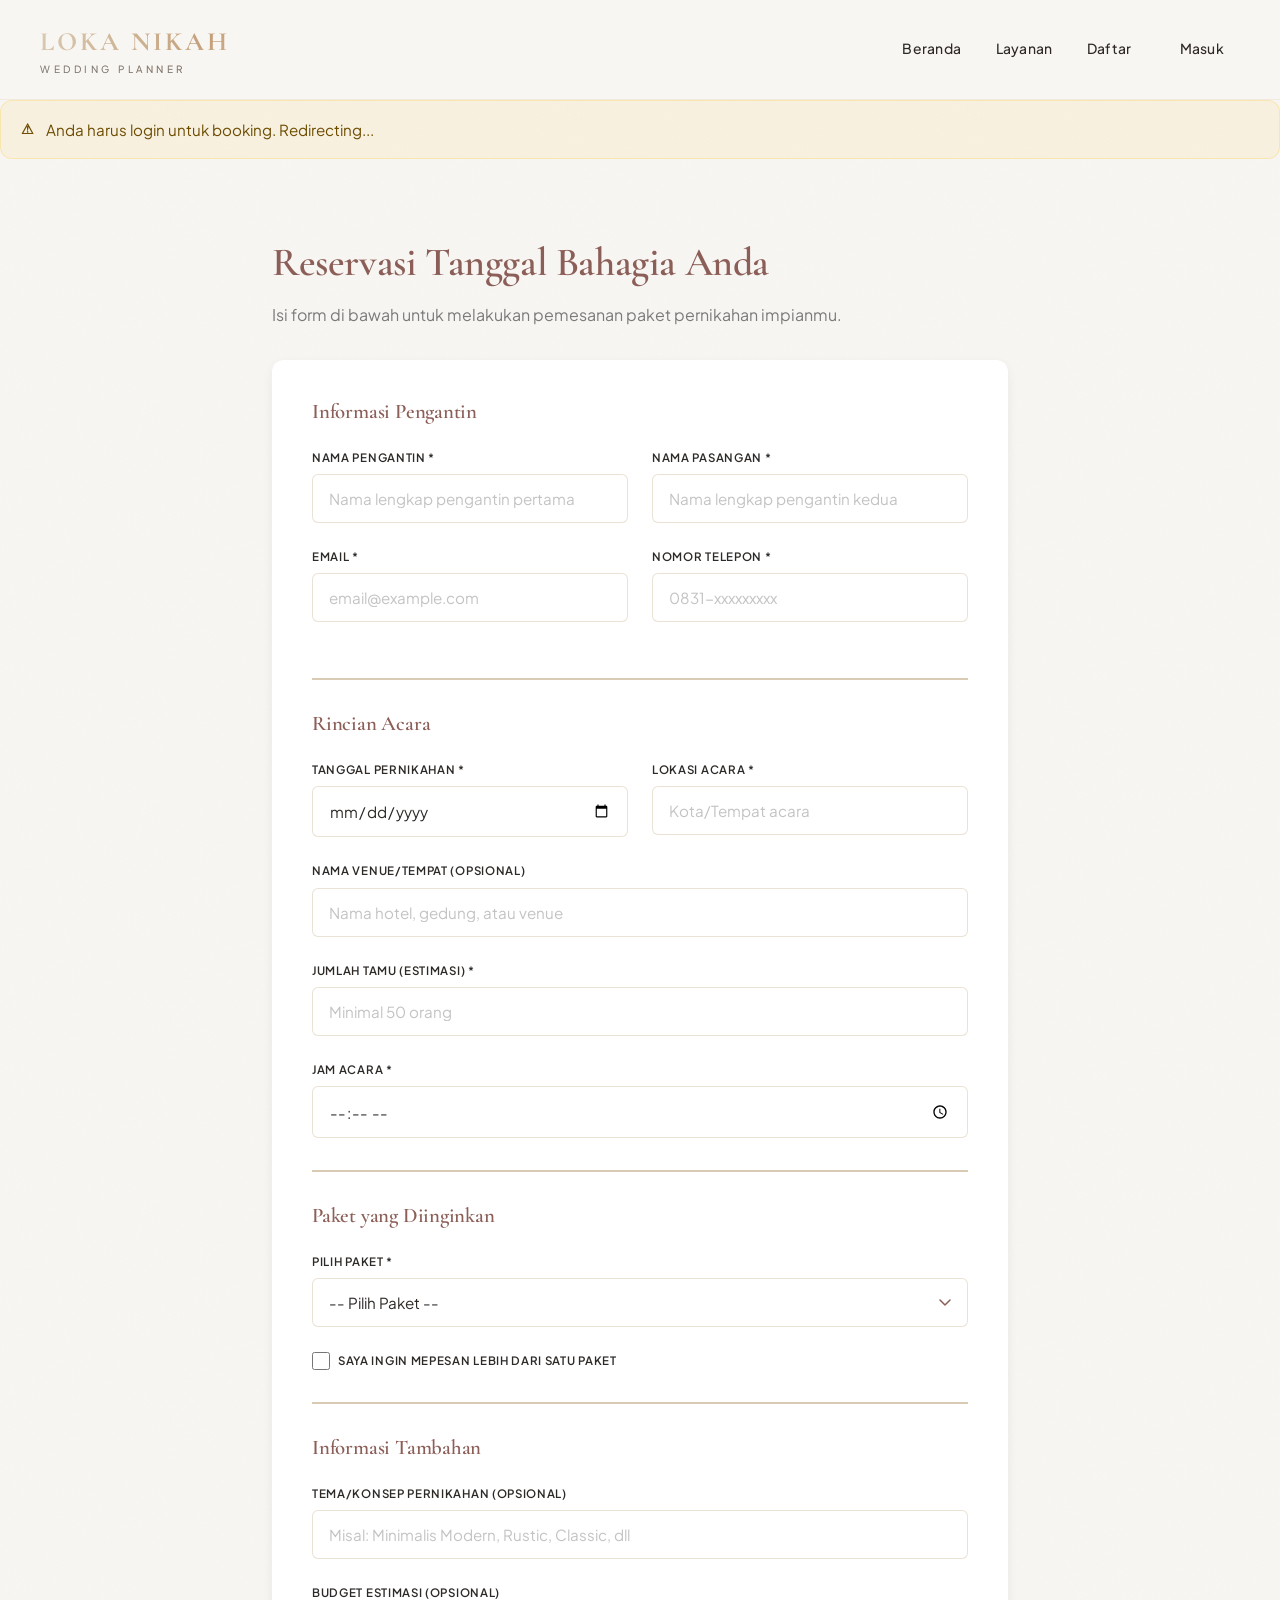
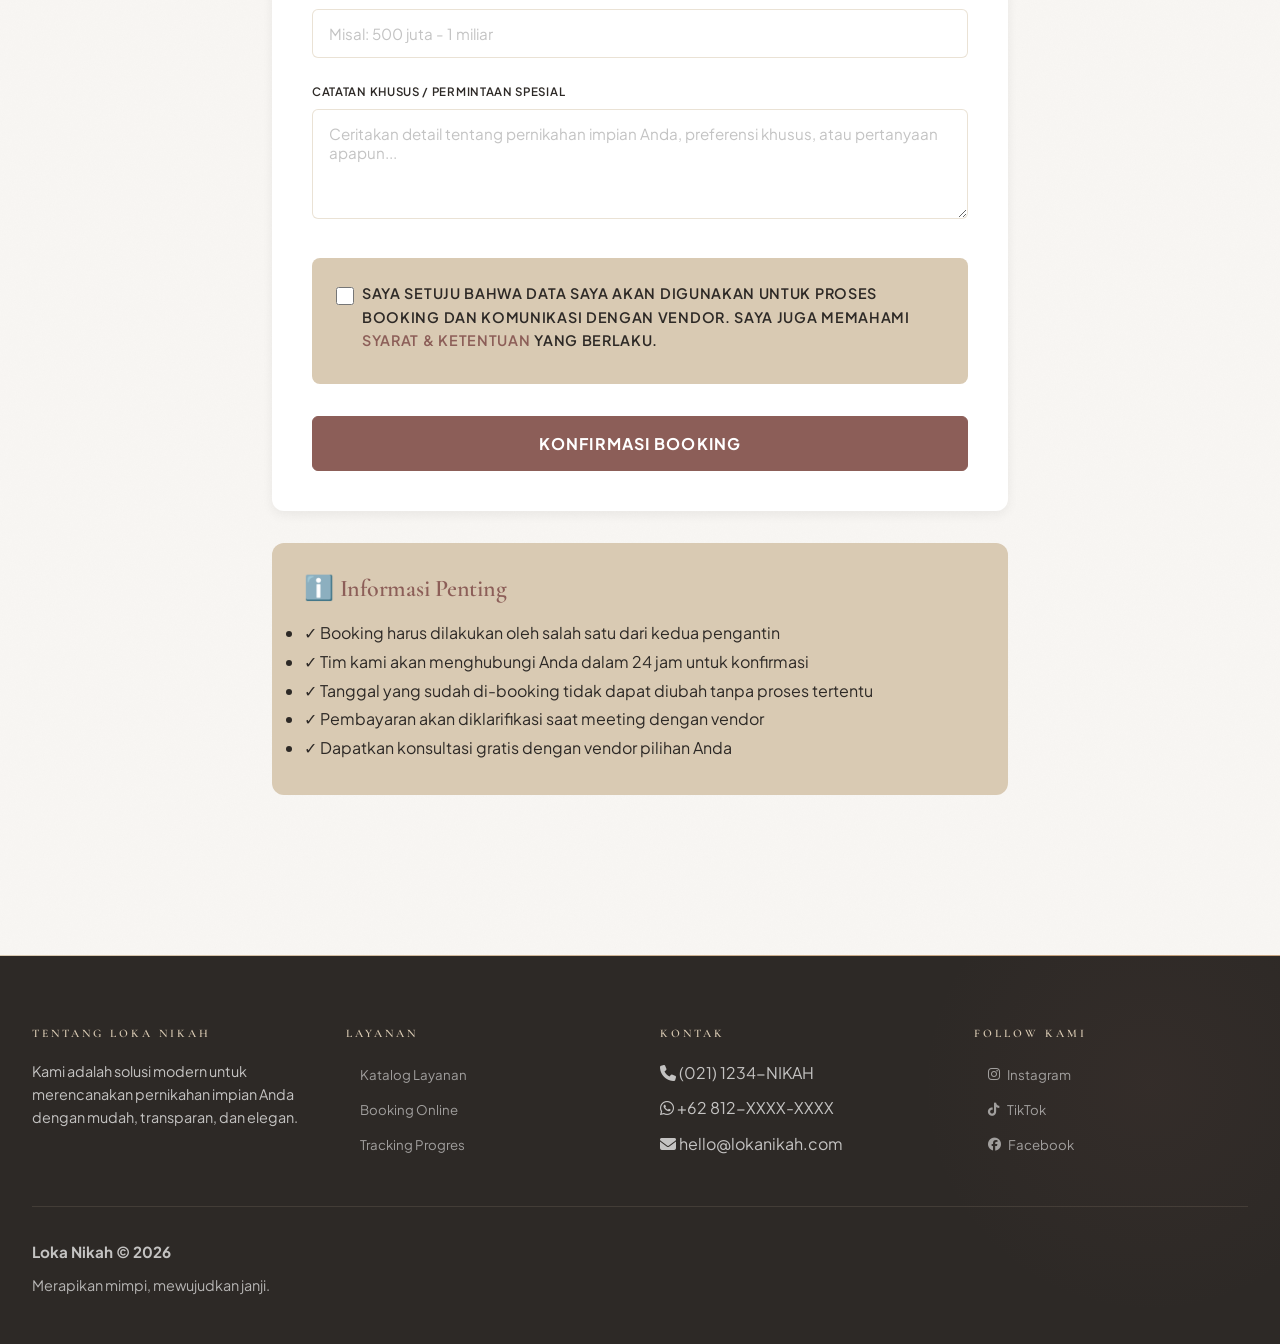
==== booking.html @ 0089ad40 "first commit" ====
<!DOCTYPE html>
<html lang="id">
<head>
    <meta charset="UTF-8">
    <meta name="viewport" content="width=device-width, initial-scale=1.0">
    <title>Booking Pernikahan - LOKA NIKAH</title>
    <link href="https://fonts.googleapis.com/css2?family=Cormorant+Garamond:wght@400;500;600;700&family=Plus+Jakarta+Sans:wght@400;500;600;700&display=swap" rel="stylesheet">
    <link rel="stylesheet" href="css/style.css">
    <link rel="stylesheet" href="https://cdnjs.cloudflare.com/ajax/libs/font-awesome/6.5.0/css/all.min.css">
</head>
<body>
    <!-- Header -->
    <header>
        <div class="header-container">
            <a href="index.html" class="logo">
                LOKA NIKAH
                <div class="logo-subtitle">Wedding Planner</div>
            </a>
            <nav>
                <a href="index.html">Beranda</a>
                <a href="paket.html">Layanan</a>
                <div id="authLinks" style="display: flex; gap: 1rem;">
                    <a href="register.html">Daftar</a>
                    <a href="login.html">Masuk</a>
                </div>
                <div id="userMenu" style="display: none; gap: 1rem;">
                    <a href="booking.html" class="active">Booking</a>
                    <a href="tracking.html">Tracking</a>
                    <span id="userNameDisplay"></span>
                    <a href="#" onclick="handleLogout(event)">Logout</a>
                </div>
            </nav>
        </div>
    </header>

    <main>
        <div class="container-md">
            <h1 style="font-family: 'Cormorant Garamond', serif; font-size: 2.5rem; color: var(--primary); margin-bottom: 1rem;">Reservasi Tanggal Bahagia Anda</h1>
            <p style="color: var(--text-muted); margin-bottom: 2rem;">Isi form di bawah untuk melakukan pemesanan paket pernikahan impianmu.</p>

            <div style="background: var(--light); padding: 2.5rem; border-radius: 12px; box-shadow: 0 4px 12px rgba(0,0,0,0.06);">
                <div id="bookingMessage"></div>

                <form id="bookingForm">
                    <!-- Step 1: Personal Info -->
                    <div class="form-section" id="step1">
                        <h3 style="color: var(--primary); font-family: 'Cormorant Garamond', serif; font-size: 1.3rem; margin-bottom: 1.5rem;">Informasi Pengantin</h3>

                        <div class="form-grid">
                            <div class="form-group">
                                <label for="booking-name">Nama Pengantin *</label>
                                <input type="text" id="booking-name" name="name" placeholder="Nama lengkap pengantin pertama" required>
                            </div>
                            <div class="form-group">
                                <label for="booking-partner">Nama Pasangan *</label>
                                <input type="text" id="booking-partner" name="partner" placeholder="Nama lengkap pengantin kedua" required>
                            </div>
                        </div>

                        <div class="form-grid">
                            <div class="form-group">
                                <label for="booking-email">Email *</label>
                                <input type="email" id="booking-email" name="email" placeholder="email@example.com" required>
                            </div>
                            <div class="form-group">
                                <label for="booking-phone">Nomor Telepon *</label>
                                <input type="tel" id="booking-phone" name="phone" placeholder="0831-xxxxxxxxx" required>
                            </div>
                        </div>
                    </div>

                    <!-- Step 2: Wedding Details -->
                    <div class="form-section" id="step2" style="margin-top: 2rem; padding-top: 2rem; border-top: 2px solid var(--secondary);">
                        <h3 style="color: var(--primary); font-family: 'Cormorant Garamond', serif; font-size: 1.3rem; margin-bottom: 1.5rem;">Rincian Acara</h3>

                        <div class="form-grid">
                            <div class="form-group">
                                <label for="booking-date">Tanggal Pernikahan *</label>
                                <input type="date" id="booking-date" name="date" required>
                            </div>
                            <div class="form-group">
                                <label for="booking-location">Lokasi Acara *</label>
                                <input type="text" id="booking-location" name="location" placeholder="Kota/Tempat acara" required>
                            </div>
                        </div>

                        <div class="form-group">
                            <label for="booking-venue">Nama Venue/Tempat (Opsional)</label>
                            <input type="text" id="booking-venue" name="venue" placeholder="Nama hotel, gedung, atau venue">
                        </div>

                        <div class="form-group">
                            <label for="booking-guests">Jumlah Tamu (estimasi) *</label>
                            <input type="number" id="booking-guests" name="guests" min="50" placeholder="Minimal 50 orang" required>
                        </div>

                        <div class="form-group">
                            <label for="booking-time">Jam Acara *</label>
                            <input type="time" id="booking-time" name="time" required>
                        </div>
                    </div>

                    <!-- Step 3: Packages -->
                    <div class="form-section" id="step3" style="margin-top: 2rem; padding-top: 2rem; border-top: 2px solid var(--secondary);">
                        <h3 style="color: var(--primary); font-family: 'Cormorant Garamond', serif; font-size: 1.3rem; margin-bottom: 1.5rem;">Paket yang Diinginkan</h3>

                        <div class="form-group">
                            <label for="booking-package">Pilih Paket *</label>
                            <select id="booking-package" name="package" required>
                                <option value="">-- Pilih Paket --</option>
                                <option value="catering">Catering Eksklusif</option>
                                <option value="makeup">MUA by Loka Team - Soft Glam</option>
                                <option value="fotografi">Fotografer Premium</option>
                                <option value="dekorasi">Dekorasi Minimalis</option>
                                <option value="entertainment">Entertainment & MC Profesional</option>
                                <option value="undangan">Undangan Desain Custom</option>
                                <option value="paket-bundle">Paket Bundle (Multiple Vendor)</option>
                            </select>
                        </div>

                        <div class="form-group">
                            <label style="display: flex; align-items: center;">
                                <input type="checkbox" id="booking-multiple" name="multiple" style="margin-right: 0.5rem;">
                                <span>Saya ingin mepesan lebih dari satu paket</span>
                            </label>
                        </div>

                        <div id="additionalPackages" style="display: none; margin-top: 1rem;">
                            <p style="color: var(--text-muted); font-size: 0.9rem; margin-bottom: 1rem;">Pilih paket tambahan:</p>
                            <div style="display: grid; grid-template-columns: repeat(auto-fit, minmax(150px, 1fr)); gap: 1rem;">
                                <label style="display: flex; align-items: center;">
                                    <input type="checkbox" name="packages" value="catering">
                                    <span style="margin-left: 0.5rem;">Catering</span>
                                </label>
                                <label style="display: flex; align-items: center;">
                                    <input type="checkbox" name="packages" value="makeup">
                                    <span style="margin-left: 0.5rem;">Makeup Artist</span>
                                </label>
                                <label style="display: flex; align-items: center;">
                                    <input type="checkbox" name="packages" value="fotografi">
                                    <span style="margin-left: 0.5rem;">Fotografer</span>
                                </label>
                                <label style="display: flex; align-items: center;">
                                    <input type="checkbox" name="packages" value="dekorasi">
                                    <span style="margin-left: 0.5rem;">Dekorasi</span>
                                </label>
                                <label style="display: flex; align-items: center;">
                                    <input type="checkbox" name="packages" value="entertainment">
                                    <span style="margin-left: 0.5rem;">Entertainment</span>
                                </label>
                                <label style="display: flex; align-items: center;">
                                    <input type="checkbox" name="packages" value="undangan">
                                    <span style="margin-left: 0.5rem;">Undangan</span>
                                </label>
                            </div>
                        </div>
                    </div>

                    <!-- Step 4: Additional Info -->
                    <div class="form-section" id="step4" style="margin-top: 2rem; padding-top: 2rem; border-top: 2px solid var(--secondary);">
                        <h3 style="color: var(--primary); font-family: 'Cormorant Garamond', serif; font-size: 1.3rem; margin-bottom: 1.5rem;">Informasi Tambahan</h3>

                        <div class="form-group">
                            <label for="booking-theme">Tema/Konsep Pernikahan (Opsional)</label>
                            <input type="text" id="booking-theme" name="theme" placeholder="Misal: Minimalis Modern, Rustic, Classic, dll">
                        </div>

                        <div class="form-group">
                            <label for="booking-budget">Budget Estimasi (Opsional)</label>
                            <input type="text" id="booking-budget" name="budget" placeholder="Misal: 500 juta - 1 miliar">
                        </div>

                        <div class="form-group">
                            <label for="booking-notes">Catatan Khusus / Permintaan Spesial</label>
                            <textarea id="booking-notes" name="notes" placeholder="Ceritakan detail tentang pernikahan impian Anda, preferensi khusus, atau pertanyaan apapun..."></textarea>
                        </div>
                    </div>

                    <!-- Terms -->
                    <div style="margin-top: 2rem; padding: 1.5rem; background: var(--secondary); border-radius: 8px;">
                        <label style="display: flex; align-items: flex-start;">
                            <input type="checkbox" id="booking-agree" name="agree" required style="margin-right: 0.5rem; margin-top: 0.3rem;">
                            <span style="font-size: 0.9rem;">
                                Saya setuju bahwa data saya akan digunakan untuk proses booking dan komunikasi dengan vendor. Saya juga memahami <a href="#" style="color: var(--primary);">Syarat & Ketentuan</a> yang berlaku.
                            </span>
                        </label>
                    </div>

                    <button type="submit" class="btn btn-primary btn-block" style="margin-top: 2rem; padding: 1rem; font-size: 1rem;">
                        Konfirmasi Booking
                    </button>
                </form>
            </div>

            <!-- Info Box -->
            <div style="background: var(--secondary); padding: 2rem; border-radius: 12px; margin-top: 2rem;">
                <h3 style="color: var(--primary); margin-bottom: 1rem;">ℹ️ Informasi Penting</h3>
                <ul style="color: var(--dark); line-height: 1.8;">
                    <li>✓ Booking harus dilakukan oleh salah satu dari kedua pengantin</li>
                    <li>✓ Tim kami akan menghubungi Anda dalam 24 jam untuk konfirmasi</li>
                    <li>✓ Tanggal yang sudah di-booking tidak dapat diubah tanpa proses tertentu</li>
                    <li>✓ Pembayaran akan diklarifikasi saat meeting dengan vendor</li>
                    <li>✓ Dapatkan konsultasi gratis dengan vendor pilihan Anda</li>
                </ul>
            </div>
        </div>
    </main>

    <!-- Footer -->
    <footer>
        <div class="footer-content">
            <div class="footer-section">
                <h4>Tentang Loka Nikah</h4>
                <p style="font-size: 0.9rem; line-height: 1.6;">
                    Kami adalah solusi modern untuk merencanakan pernikahan impian Anda dengan mudah, transparan, dan elegan.
                </p>
            </div>

            <div class="footer-section">
                <h4>Layanan</h4>
                <ul>
                    <li><a href="paket.html">Katalog Layanan</a></li>
                    <li><a href="booking.html">Booking Online</a></li>
                    <li><a href="tracking.html">Tracking Progres</a></li>
                </ul>
            </div>

            <div class="footer-section">
                <h4>Kontak</h4>
                <ul>
                    <li>
                        <i class="fa-solid fa-phone"></i>
                        (021) 1234-NIKAH
                    </li>

                    <li>
                        <i class="fa-brands fa-whatsapp"></i>
                        +62 812-XXXX-XXXX
                    </li>

                    <li>
                        <i class="fa-solid fa-envelope"></i>
                        hello@lokanikah.com
                    </li>
                </ul>
            </div>

            <div class="footer-section">
                <h4>Follow Kami</h4>

                <ul>
                    <li>
                        <a href="#">
                            <i class="fa-brands fa-instagram"></i>
                            Instagram
                        </a>
                    </li>

                    <li>
                        <a href="#">
                            <i class="fa-brands fa-tiktok"></i>
                            TikTok
                        </a>
                    </li>

                    <li>
                        <a href="#">
                            <i class="fa-brands fa-facebook"></i>
                            Facebook
                        </a>
                    </li>
                </ul>
            </div>
        </div>

        <div class="footer-divider"></div>

        <p><strong>Loka Nikah © 2026</strong></p>

        <p style="font-size: 0.9rem; margin-top: 0.5rem; opacity: 0.9;">
            Merapikan mimpi, mewujudkan janji.
        </p>
    </footer>

    <script src="js/main.js"></script>
    <script src="js/auth.js"></script>

    <script>
        // Check authentication
        window.addEventListener('DOMContentLoaded', () => {
            if (!lokaAuth.isAuthenticated()) {
                showAlert('Anda harus login untuk booking. Redirecting...', 'warning');
                setTimeout(() => {
                    window.location.href = 'login.html';
                }, 2000);
            }

            // Fill current user data
            const user = lokaAuth.getCurrentUser();
            if (user) {
                document.getElementById('booking-email').value = user.email;
                document.getElementById('booking-phone').value = user.phone;
                document.getElementById('booking-name').value = user.name;
            }

            // Set package from URL if provided
            const paket = getBookingPackageFromURL();
            if (paket) {
                setBookingPackage(paket);
            }
        });

        // Toggle multiple packages checkbox
        document.getElementById('booking-multiple').addEventListener('change', function() {
            document.getElementById('additionalPackages').style.display = this.checked ? 'block' : 'none';
        });

        // Handle form submission
        document.getElementById('bookingForm').addEventListener('submit', function(e) {
            e.preventDefault();
            clearFormErrors('bookingForm');

            // Get form data
            const formData = {
                names: document.getElementById('booking-name').value,
                partner: document.getElementById('booking-partner').value,
                date: document.getElementById('booking-date').value,
                location: document.getElementById('booking-location').value,
                guests: document.getElementById('booking-guests').value,
                packages: document.getElementById('booking-package').value,
                notes: document.getElementById('booking-notes').value
            };

            // Validate
            if (!formData.names || !formData.partner || !formData.date || !formData.location || !formData.guests || !formData.packages) {
                showAlert('Semua field yang diperlukan harus diisi!', 'error');
                return;
            }

            // Create booking
            const result = lokaAuth.createBooking(formData);

            if (result.success) {
                const messageDiv = document.getElementById('bookingMessage');
                messageDiv.innerHTML = `<div class="alert alert-success">
                    ✓ ${result.message} Tanggal pernikahan Anda: <strong>${formatDateOnly(formData.date)}</strong>
                </div>`;
                
                showAlert(result.message, 'success');
                
                setTimeout(() => {
                    window.location.href = 'tracking.html';
                }, 3000);
            } else {
                showAlert(result.message, 'error');
            }
        });

        // Handle logout
        function handleLogout(e) {
            e.preventDefault();
            if (confirm('Apakah Anda yakin ingin logout?')) {
                lokaAuth.logout();
                updateNavbarUser();
                showAlert('Logout berhasil!', 'success');
                setTimeout(() => {
                    window.location.href = 'index.html';
                }, 1500);
            }
        }
    </script>
</body>
</html>
---- css/style.css ----
/* ======================================================
   LOKA NIKAH — Design System
   Tech-Forward · Minimalis Indonesia · Glamour
   ====================================================== */

/* ==================== DESIGN TOKENS ==================== */

:root {
    /* Core Palette — Unchanged */
    --primary:    #8C5E58;
    --secondary:  #D9CAB3;
    --dark:       #2D2926;
    --light:      #FFFFFF;
    --bg-light:   #F8F6F3;
    --text-muted: #7A7A7A;
    --success:    #4CAF50;
    --warning:    #FFC107;
    --error:      #F44336;

    /* Derived Tokens */
    --primary-08:  rgba(140, 94, 88, 0.08);
    --primary-15:  rgba(140, 94, 88, 0.15);
    --primary-30:  rgba(140, 94, 88, 0.30);
    --secondary-30: rgba(217, 202, 179, 0.30);
    --secondary-55: rgba(217, 202, 179, 0.55);
    --dark-75:     rgba(45, 41, 38, 0.75);

    /* Gold (derived from --secondary palette) */
    --gold:        #C4A07A;
    --gold-light:  #E5D0B0;
    --gold-gradient: linear-gradient(110deg, var(--secondary) 0%, var(--gold) 45%, var(--secondary) 100%);
    --gold-shimmer: linear-gradient(110deg, var(--secondary) 0%, var(--gold) 30%, #F5E8D0 55%, var(--gold) 75%, var(--secondary) 100%);

    /* Glass System */
    --glass-bg:     rgba(248, 246, 243, 0.86);
    --glass-border: rgba(217, 202, 179, 0.30);
    --glass-blur:   blur(24px) saturate(1.8);

    /* Refined Shadow System */
    --shadow-xs:      0 1px 4px rgba(45, 41, 38, 0.05);
    --shadow-sm:      0 2px 12px rgba(45, 41, 38, 0.07);
    --shadow-md:      0 8px 28px rgba(45, 41, 38, 0.10);
    --shadow-lg:      0 16px 48px rgba(45, 41, 38, 0.14);
    --shadow-primary: 0 8px 24px rgba(140, 94, 88, 0.28);
    --shadow-gold:    0 4px 20px rgba(196, 160, 122, 0.30);

    /* Easing Curves */
    --ease-out:    cubic-bezier(0.23, 1, 0.32, 1);
    --ease-in-out: cubic-bezier(0.45, 0, 0.15, 1);
    --ease-spring: cubic-bezier(0.34, 1.56, 0.64, 1);

    /* Border Radius */
    --r-xs:   2px;
    --r-sm:   6px;
    --r-md:   12px;
    --r-lg:   18px;
    --r-pill: 100px;

    /* Type Scale */
    --fs-display: clamp(2.8rem, 6vw, 4.8rem);
    --fs-h1:      clamp(2rem,   4vw, 3.4rem);
    --fs-h2:      clamp(1.5rem, 3vw, 2.2rem);
    --fs-h3:      clamp(1.15rem, 2vw, 1.5rem);
    --fs-body:    0.95rem;
    --fs-sm:      0.83rem;
    --fs-xs:      0.72rem;
}

/* ==================== RESET & BASE ==================== */

*, *::before, *::after {
    margin: 0;
    padding: 0;
    box-sizing: border-box;
}

html {
    scroll-behavior: smooth;
    -webkit-font-smoothing: antialiased;
    -moz-osx-font-smoothing: grayscale;
    text-rendering: optimizeLegibility;
}

body {
    font-family: 'Plus Jakarta Sans', -apple-system, BlinkMacSystemFont, sans-serif;
    color: var(--dark);
    background-color: var(--bg-light);
    line-height: 1.65;
    overflow-x: hidden;
    /* Warm grain texture — subtle, not loud */
    background-image:
        url("data:image/svg+xml,%3Csvg xmlns='http://www.w3.org/2000/svg' width='400' height='400'%3E%3Cfilter id='n'%3E%3CfeTurbulence type='fractalNoise' baseFrequency='0.85' numOctaves='4' stitchTiles='stitch'/%3E%3CfeColorMatrix type='saturate' values='0'/%3E%3C/filter%3E%3Crect width='400' height='400' filter='url(%23n)' opacity='0.022'/%3E%3C/svg%3E");
}

h1, h2, h3, h4, h5, h6 {
    font-family: 'Cormorant Garamond', Georgia, serif;
    font-weight: 600;
    line-height: 1.15;
    letter-spacing: -0.01em;
}

h1 { font-size: var(--fs-h1); }
h2 { font-size: var(--fs-h2); }
h3 { font-size: var(--fs-h3); }

p { line-height: 1.72; }

a {
    color: var(--primary);
    text-decoration: none;
    transition: color 0.3s var(--ease-out);
}
a:hover { color: var(--dark); }

button {
    font-family: 'Plus Jakarta Sans', sans-serif;
    transition: all 0.35s var(--ease-out);
    cursor: pointer;
}

img { max-width: 100%; display: block; }

/* ==================== SCROLLBAR ==================== */

::-webkit-scrollbar { width: 4px; height: 4px; }
::-webkit-scrollbar-track { background: var(--bg-light); }
::-webkit-scrollbar-thumb {
    background: var(--secondary);
    border-radius: 100px;
    transition: background 0.3s;
}
::-webkit-scrollbar-thumb:hover { background: var(--primary); }

/* ==================== SELECTION ==================== */

::selection {
    background: var(--primary-15);
    color: var(--dark);
}

/* ==================== HEADER & NAVIGATION ==================== */

header {
    background: var(--glass-bg);
    backdrop-filter: var(--glass-blur);
    -webkit-backdrop-filter: var(--glass-blur);
    padding: 1.3rem 2rem;
    border-bottom: 1px solid var(--glass-border);
    position: sticky;
    top: 0;
    z-index: 100;
    transition: padding 0.4s var(--ease-out), box-shadow 0.4s var(--ease-out), border-color 0.4s;
}

header.scrolled {
    padding: 0.8rem 2rem;
    border-bottom-color: var(--secondary-55);
    box-shadow: var(--shadow-sm);
}

.header-container {
    max-width: 1200px;
    margin: 0 auto;
    display: flex;
    justify-content: space-between;
    align-items: center;
}

/* Glamour logo — shimmer gradient text */
.logo {
    font-family: 'Cormorant Garamond', serif;
    font-size: 1.65rem;
    font-weight: 700;
    letter-spacing: 3px;
    text-transform: uppercase;
    cursor: pointer;
    background: var(--gold-shimmer);
    background-size: 300% auto;
    -webkit-background-clip: text;
    -webkit-text-fill-color: transparent;
    background-clip: text;
    transition: background-position 0.6s var(--ease-out);
    animation: logoShimmer 6s linear infinite;
}

@keyframes logoShimmer {
    0%   { background-position: 0% center; }
    50%  { background-position: 100% center; }
    100% { background-position: 0% center; }
}

.logo:hover { animation-play-state: paused; background-position: 60% center; }

.logo-subtitle {
    font-family: 'Plus Jakarta Sans', sans-serif;
    font-size: 0.62rem;
    color: var(--text-muted);
    letter-spacing: 3.5px;
    margin-top: -3px;
    text-transform: uppercase;
    -webkit-text-fill-color: var(--text-muted);
    font-weight: 400;
}

nav {
    display: flex;
    gap: 0.15rem;
    align-items: center;
}

nav a {
    font-size: 0.87rem;
    color: var(--dark);
    padding: 0.45rem 1rem;
    border-radius: var(--r-xs);
    transition: all 0.3s var(--ease-out);
    font-weight: 500;
    letter-spacing: 0.02em;
    position: relative;
}

/* Tech-forward underline reveal */
nav a::after {
    content: '';
    position: absolute;
    bottom: 0.2rem;
    left: 1rem;
    right: 1rem;
    height: 1px;
    background: var(--gold-gradient);
    background-size: 200% auto;
    transform: scaleX(0);
    transform-origin: left;
    transition: transform 0.35s var(--ease-out);
}

nav a:hover { color: var(--primary); background: transparent; }
nav a:hover::after { transform: scaleX(1); }

nav a.active {
    background: var(--primary);
    color: var(--light);
    border-radius: var(--r-xs);
}
nav a.active::after { display: none; }

/* ==================== CONTAINER & LAYOUT ==================== */

.container    { max-width: 1200px; margin: 0 auto; padding: 4rem 2rem; }
.container-md { max-width: 800px;  margin: 0 auto; padding: 4rem 2rem; }
.container-sm { max-width: 500px;  margin: 0 auto; padding: 4rem 2rem; }

main { min-height: calc(100vh - 76px); }

/* Semantic section label — tech/editorial style */
.section-label {
    display: inline-flex;
    align-items: center;
    gap: 0.75rem;
    font-size: var(--fs-xs);
    letter-spacing: 4px;
    text-transform: uppercase;
    color: var(--primary);
    font-family: 'Plus Jakarta Sans', sans-serif;
    font-weight: 600;
    margin-bottom: 0.85rem;
}

.section-label::before {
    content: '';
    display: block;
    width: 28px;
    height: 1px;
    background: var(--gold-gradient);
    background-size: 200% auto;
}

/* ==================== HERO SECTION ==================== */

.hero {
    position: relative;
    overflow: hidden;
    color: var(--light);
    padding: 7rem 2rem;
    text-align: center;
    background: linear-gradient(
        150deg,
        var(--dark) 0%,
        #382C28 28%,
        var(--primary) 62%,
        #B87E6F 100%
    );
}

/* Batik diamond grid — Indonesian geometric motif */
.hero::before {
    content: '';
    position: absolute;
    inset: 0;
    background-image: url("data:image/svg+xml,%3Csvg xmlns='http://www.w3.org/2000/svg' width='72' height='72' viewBox='0 0 72 72'%3E%3Cpath d='M36 2 L70 36 L36 70 L2 36 Z' fill='none' stroke='rgba(217,202,179,0.08)' stroke-width='0.8'/%3E%3Ccircle cx='36' cy='36' r='10' fill='none' stroke='rgba(217,202,179,0.05)' stroke-width='0.5'/%3E%3Ccircle cx='36' cy='36' r='3' fill='rgba(217,202,179,0.06)'/%3E%3C/svg%3E");
    background-size: 72px 72px;
    pointer-events: none;
}

/* Ambient glow orb */
.hero::after {
    content: '';
    position: absolute;
    top: -25%;
    right: -15%;
    width: 650px;
    height: 650px;
    background: radial-gradient(circle, rgba(217, 202, 179, 0.14) 0%, transparent 68%);
    border-radius: 50%;
    animation: float 9s ease-in-out infinite;
    pointer-events: none;
}

@keyframes float {
    0%, 100% { transform: translateY(0px) scale(1); }
    50%       { transform: translateY(36px) scale(1.06); }
}

.hero-content {
    position: relative;
    z-index: 2;
    max-width: 820px;
    margin: 0 auto;
}

.hero h1 {
    font-size: var(--fs-display);
    margin-bottom: 1.25rem;
    font-weight: 300;
    letter-spacing: -0.025em;
    line-height: 1.08;
    animation: revealUp 1s var(--ease-out) both;
}

/* Glamour: gold shimmer on strong text in hero */
.hero h1 strong {
    font-weight: 700;
    background: var(--gold-shimmer);
    background-size: 300% auto;
    -webkit-background-clip: text;
    -webkit-text-fill-color: transparent;
    background-clip: text;
    animation: revealUp 1s var(--ease-out) both, textGlow 4s linear infinite;
}

@keyframes revealUp {
    from { opacity: 0; transform: translateY(32px); }
    to   { opacity: 1; transform: translateY(0);    }
}

@keyframes textGlow {
    0%   { background-position: -150% center; }
    100% { background-position: 250% center; }
}

.hero p {
    font-size: 1.15rem;
    margin-bottom: 2.5rem;
    opacity: 0.88;
    font-weight: 300;
    letter-spacing: 0.01em;
    animation: revealUp 1s 0.2s var(--ease-out) both;
}

.hero-subtitle {
    font-size: var(--fs-xs);
    opacity: 0.7;
    margin-bottom: 1.5rem;
    letter-spacing: 4px;
    text-transform: uppercase;
    animation: revealUp 1s 0.08s var(--ease-out) both;
}

/* ==================== BUTTONS ==================== */

.btn {
    position: relative;
    padding: 0.85rem 1.8rem;
    border: none;
    border-radius: var(--r-sm);
    font-size: 0.82rem;
    font-weight: 700;
    cursor: pointer;
    display: inline-flex;
    align-items: center;
    gap: 0.5rem;
    letter-spacing: 0.07em;
    text-transform: uppercase;
    overflow: hidden;
    transition: all 0.4s var(--ease-out);
}

/* Shimmer sweep on hover */
.btn::before {
    content: '';
    position: absolute;
    top: 0; left: -100%;
    width: 60%;
    height: 100%;
    background: linear-gradient(90deg, transparent, rgba(255,255,255,0.14), transparent);
    transform: skewX(-20deg);
    transition: left 0.55s var(--ease-out);
}

.btn:hover::before { left: 160%; }

.btn-primary {
    background: var(--primary);
    color: var(--light);
    border: 1px solid var(--primary);
}
.btn-primary:hover {
    background: var(--dark);
    border-color: var(--dark);
    transform: translateY(-2px);
    box-shadow: var(--shadow-primary);
}

.btn-secondary {
    background: rgba(217, 202, 179, 0.18);
    color: var(--dark);
    border: 1px solid var(--secondary-55);
}
.btn-secondary:hover {
    background: var(--secondary);
    border-color: var(--secondary);
    transform: translateY(-2px);
    box-shadow: var(--shadow-gold);
}

.btn-outline {
    background: transparent;
    color: var(--light);
    border: 1px solid rgba(255,255,255,0.45);
}
.btn-outline:hover {
    background: rgba(255,255,255,0.10);
    border-color: rgba(255,255,255,0.85);
}

.btn-light {
    background: var(--light);
    color: var(--primary);
    border: 1px solid transparent;
}
.btn-light:hover {
    transform: translateY(-3px);
    box-shadow: var(--shadow-md);
}

.btn-block  { width: 100%; justify-content: center; }
.btn-small  { padding: 0.45rem 1rem; font-size: 0.78rem; }

/* ==================== CARDS ==================== */

.card {
    background: var(--light);
    border-radius: var(--r-lg);
    overflow: hidden;
    border: 1px solid var(--secondary-30);
    box-shadow: var(--shadow-xs);
    transition: all 0.4s var(--ease-out);
    position: relative;
}

.card:hover {
    transform: translateY(-7px);
    box-shadow: var(--shadow-md);
    border-color: var(--secondary-55);
}

/* Glamour edge shimmer on hover */
.card::after {
    content: '';
    position: absolute;
    inset: 0;
    border-radius: var(--r-lg);
    border: 1px solid var(--gold);
    opacity: 0;
    transition: opacity 0.4s var(--ease-out);
    pointer-events: none;
}
.card:hover::after { opacity: 0.25; }

.card-image {
    width: 100%;
    height: 215px;
    background: linear-gradient(135deg, var(--secondary) 0%, var(--primary) 100%);
    display: flex;
    align-items: center;
    justify-content: center;
    color: var(--light);
    font-size: 3rem;
    overflow: hidden;
    position: relative;
}

.card-image::after {
    content: '';
    position: absolute;
    inset: 0;
    background: linear-gradient(to bottom, transparent 40%, rgba(45,41,38,0.28));
}

.card-image img { width: 100%; height: 100%; object-fit: cover; }

.card-body { padding: 1.75rem; }

.card-title {
    font-size: 1.25rem;
    color: var(--dark);
    margin-bottom: 0.5rem;
    transition: color 0.3s;
}
.card:hover .card-title { color: var(--primary); }

.card-text  { color: var(--text-muted); font-size: var(--fs-body); margin-bottom: 1.25rem; line-height: 1.62; }

.card-footer {
    padding-top: 1.15rem;
    border-top: 1px solid rgba(217, 202, 179, 0.35);
}

/* ==================== GRID LAYOUTS ==================== */

.grid   { display: grid; gap: 1.75rem; }
.grid-2 { grid-template-columns: repeat(auto-fit, minmax(300px, 1fr)); }
.grid-3 { grid-template-columns: repeat(auto-fit, minmax(260px, 1fr)); }
.grid-4 { grid-template-columns: repeat(auto-fit, minmax(200px, 1fr)); }

@media (max-width: 768px) {
    .grid-2, .grid-3, .grid-4 { grid-template-columns: 1fr; }
}

/* ==================== FEATURE CARDS ==================== */

.feature-card {
    background: var(--light);
    padding: 2.25rem;
    border-radius: var(--r-lg);
    border: 1px solid var(--secondary-30);
    box-shadow: var(--shadow-xs);
    transition: all 0.4s var(--ease-out);
    position: relative;
    overflow: hidden;
}

/* Gold shimmer bar — tech indicator line */
.feature-card::before {
    content: '';
    position: absolute;
    top: 0; left: 0; right: 0;
    height: 2px;
    background: var(--gold-shimmer);
    background-size: 300% auto;
    transform: scaleX(0);
    transform-origin: left;
    transition: transform 0.5s var(--ease-out);
}

/* Subtle batik motif corner — Indonesian touch */
.feature-card::after {
    content: '';
    position: absolute;
    bottom: -20px; right: -20px;
    width: 80px; height: 80px;
    background-image: url("data:image/svg+xml,%3Csvg xmlns='http://www.w3.org/2000/svg' width='80' height='80'%3E%3Cpath d='M40 0 L80 40 L40 80 L0 40 Z' fill='none' stroke='rgba(140,94,88,0.08)' stroke-width='1'/%3E%3Ccircle cx='40' cy='40' r='15' fill='none' stroke='rgba(140,94,88,0.06)' stroke-width='1'/%3E%3C/svg%3E");
    pointer-events: none;
    transition: opacity 0.4s;
    opacity: 0.6;
}

.feature-card:hover {
    transform: translateY(-7px);
    box-shadow: var(--shadow-md);
    border-color: var(--secondary-55);
}
.feature-card:hover::before { transform: scaleX(1); }
.feature-card:hover::after  { opacity: 1; }

.feature-card h3 {
    font-size: 1.4rem;
    color: var(--dark);
    margin-bottom: 0.65rem;
    transition: color 0.3s;
}
.feature-card:hover h3 { color: var(--primary); }

.feature-card p { color: var(--text-muted); font-size: var(--fs-body); line-height: 1.68; }

/* ==================== VENDOR CARDS ==================== */

.vendor-card {
    background: var(--light);
    border-radius: var(--r-lg);
    overflow: hidden;
    border: 1px solid var(--secondary-30);
    box-shadow: var(--shadow-xs);
    transition: all 0.4s var(--ease-out);
    cursor: pointer;
    position: relative;
}

.vendor-card:hover {
    transform: translateY(-9px);
    box-shadow: var(--shadow-lg);
    border-color: var(--primary-30);
}

.vendor-card a { text-decoration: none; color: inherit; display: block; }

.vendor-image {
    width: 100%;
    height: 215px;
    background: linear-gradient(135deg, var(--secondary) 0%, var(--primary) 100%);
    display: flex;
    align-items: center;
    justify-content: center;
    color: var(--light);
    font-size: 3rem;
    font-weight: 700;
    position: relative;
    overflow: hidden;
}

/* Batik pattern overlay on vendor image */
.vendor-image::before {
    content: '';
    position: absolute;
    inset: 0;
    background-image: url("data:image/svg+xml,%3Csvg xmlns='http://www.w3.org/2000/svg' width='56' height='56'%3E%3Cpath d='M28 0 L56 28 L28 56 L0 28 Z' fill='none' stroke='rgba(255,255,255,0.10)' stroke-width='0.8'/%3E%3C/svg%3E");
    background-size: 56px 56px;
}

.vendor-info { padding: 1.75rem; }

.vendor-info h3 {
    font-size: 1.25rem;
    color: var(--dark);
    margin-bottom: 0.5rem;
    transition: color 0.3s;
}
.vendor-card:hover .vendor-info h3 { color: var(--primary); }

.vendor-info p {
    color: var(--text-muted);
    font-size: var(--fs-sm);
    margin-bottom: 1rem;
    line-height: 1.62;
}

.vendor-badge {
    display: inline-flex;
    align-items: center;
    background: var(--primary-08);
    color: var(--primary);
    padding: 0.28rem 0.85rem;
    border-radius: var(--r-pill);
    font-size: var(--fs-xs);
    font-weight: 600;
    letter-spacing: 0.5px;
    border: 1px solid var(--primary-15);
}

/* ==================== FORMS ==================== */

.form-group  { margin-bottom: 1.5rem; position: relative; }
.form-grid   { display: grid; grid-template-columns: 1fr 1fr; gap: 1.5rem; }

@media (max-width: 600px) { .form-grid { grid-template-columns: 1fr; } }

label {
    display: block;
    margin-bottom: 0.45rem;
    color: var(--dark);
    font-weight: 600;
    font-size: var(--fs-xs);
    letter-spacing: 0.06em;
    text-transform: uppercase;
}

input:not([type="checkbox"]):not([type="radio"]), textarea, select {
    width: 100%;
    padding: 0.875rem 1rem;
    border: 1px solid rgba(217, 202, 179, 0.55);
    border-radius: var(--r-sm);
    background: rgba(255,255,255,0.75);
    font-family: 'Plus Jakarta Sans', sans-serif;
    font-size: var(--fs-body);
    color: var(--dark);
    transition: all 0.3s var(--ease-out);
    outline: none;
    appearance: none;
    -webkit-appearance: none;
}

input:not([type="checkbox"]):not([type="radio"]):focus, textarea:focus, select:focus {
    border-color: var(--primary);
    background: var(--light);
    box-shadow: 0 0 0 3px var(--primary-08);
}

input::placeholder, textarea::placeholder {
    color: rgba(122,122,122,0.45);
}

input.is-invalid, textarea.is-invalid, select.is-invalid {
    border-color: var(--error);
    box-shadow: 0 0 0 3px rgba(244,67,54,0.08);
}

textarea { resize: vertical; min-height: 110px; }

select {
    background-image: url("data:image/svg+xml,%3Csvg xmlns='http://www.w3.org/2000/svg' width='12' height='7'%3E%3Cpath d='M1 1l5 5 5-5' stroke='%238C5E58' stroke-width='1.5' fill='none' stroke-linecap='round' stroke-linejoin='round'/%3E%3C/svg%3E");
    background-repeat: no-repeat;
    background-position: right 1rem center;
    padding-right: 2.5rem;
    cursor: pointer;
}

.form-hint  { font-size: var(--fs-sm); color: var(--text-muted); margin-top: 0.35rem; }
.form-error { color: var(--error); font-size: var(--fs-sm); margin-top: 0.35rem; display: flex; align-items: center; gap: 0.3rem; }

/* ==================== CHECKBOX & RADIO ==================== */

input[type="checkbox"],
input[type="radio"] {
    width: 18px;
    height: 18px;
    min-width: 18px;
    accent-color: var(--primary);
    cursor: pointer;
    flex-shrink: 0;
    margin: 0;
}

.checkbox-group {
    display: flex;
    align-items: flex-start;
    gap: 0.75rem;
    padding: 1.25rem;
    background: rgba(217, 202, 179, 0.18);
    border: 1px solid var(--secondary-30);
    border-radius: var(--r-md);
    cursor: pointer;
    transition: background 0.25s, border-color 0.25s;
}

.checkbox-group:hover {
    background: rgba(217, 202, 179, 0.30);
    border-color: var(--secondary-55);
}

.checkbox-group input[type="checkbox"] { margin-top: 2px; }

.checkbox-group label {
    text-transform: none;
    letter-spacing: 0;
    font-weight: 400;
    font-size: var(--fs-body);
    color: var(--dark);
    cursor: pointer;
    line-height: 1.55;
}

/* ==================== MODAL ==================== */

.modal-overlay {
    position: fixed;
    inset: 0;
    background: rgba(45, 41, 38, 0.68);
    backdrop-filter: blur(10px);
    -webkit-backdrop-filter: blur(10px);
    z-index: 1000;
    display: flex;
    align-items: center;
    justify-content: center;
    padding: 2rem;
    animation: fadeIn 0.3s ease both;
}

.modal {
    background: var(--light);
    border-radius: var(--r-lg);
    max-width: 600px;
    width: 100%;
    max-height: 90vh;
    overflow-y: auto;
    box-shadow: var(--shadow-lg);
    border: 1px solid var(--glass-border);
    animation: modalIn 0.4s var(--ease-out) both;
}

@keyframes modalIn {
    from { opacity: 0; transform: translateY(22px) scale(0.96); }
    to   { opacity: 1; transform: translateY(0) scale(1); }
}

.modal-header {
    padding: 2rem 2rem 0;
    display: flex;
    justify-content: space-between;
    align-items: flex-start;
}

.modal-header h3 { font-size: 1.6rem; color: var(--dark); }

.modal-close {
    background: none;
    border: none;
    width: 32px; height: 32px;
    display: flex;
    align-items: center;
    justify-content: center;
    border-radius: var(--r-sm);
    font-size: 1.4rem;
    color: var(--text-muted);
    cursor: pointer;
    transition: all 0.2s;
    line-height: 1;
}
.modal-close:hover { color: var(--dark); background: var(--bg-light); }

.modal-body { padding: 1.5rem 2rem 2rem; }

/* ==================== DIVIDER ==================== */

.divider {
    height: 1px;
    border: none;
    background: linear-gradient(90deg, transparent, var(--secondary), transparent);
    margin: 3rem 0;
}

/* ==================== TIMELINE ==================== */

.timeline {
    position: relative;
    padding: 2rem 0;
    max-width: 600px;
    margin: 2rem auto;
}

.timeline::before {
    content: '';
    position: absolute;
    left: 50%;
    transform: translateX(-50%);
    width: 1px;
    height: 100%;
    top: 0;
    background: linear-gradient(180deg, transparent, var(--secondary) 8%, var(--secondary) 92%, transparent);
}

.timeline-item {
    margin-bottom: 2.5rem;
    position: relative;
    animation: slideInLeft 0.6s var(--ease-out) backwards;
}

.timeline-item:nth-child(odd)  { text-align: right; padding-right: 52%; }
.timeline-item:nth-child(even) { text-align: left;  padding-left: 52%;  }

.timeline-item:nth-child(1) { animation-delay: 0.10s; }
.timeline-item:nth-child(2) { animation-delay: 0.20s; }
.timeline-item:nth-child(3) { animation-delay: 0.30s; }
.timeline-item:nth-child(4) { animation-delay: 0.40s; }
.timeline-item:nth-child(5) { animation-delay: 0.50s; }

@keyframes slideInLeft {
    from { opacity: 0; transform: translateX(-24px); }
    to   { opacity: 1; transform: translateX(0); }
}

.timeline-dot {
    position: absolute;
    left: 50%;
    top: 0;
    transform: translateX(-50%);
    width: 14px; height: 14px;
    background: var(--primary);
    border: 3px solid var(--light);
    border-radius: 50%;
    z-index: 10;
    box-shadow: 0 0 0 4px var(--primary-15);
    transition: all 0.3s var(--ease-spring);
}

.timeline-item:hover .timeline-dot {
    transform: translateX(-50%) scale(1.35);
    box-shadow: 0 0 0 6px var(--primary-08), var(--shadow-gold);
}

.timeline-content {
    background: var(--light);
    padding: 1.5rem;
    border-radius: var(--r-md);
    box-shadow: var(--shadow-xs);
    border: 1px solid var(--secondary-30);
    transition: all 0.35s var(--ease-out);
}

.timeline-content:hover {
    box-shadow: var(--shadow-md);
    border-color: var(--secondary-55);
}

.timeline-content h3 { font-size: 1.2rem; color: var(--dark); margin-bottom: 0.45rem; }
.timeline-content p  { color: var(--text-muted); font-size: var(--fs-sm); line-height: 1.62; }

.timeline-status {
    display: inline-flex;
    align-items: center;
    gap: 0.35rem;
    margin-top: 0.7rem;
    padding: 0.28rem 0.85rem;
    border-radius: var(--r-pill);
    font-size: var(--fs-xs);
    font-weight: 600;
    letter-spacing: 0.4px;
}

.status-completed { background: rgba(76,175,80,0.10);  color: #2E7D32; border: 1px solid rgba(76,175,80,0.20);   }
.status-ongoing   { background: rgba(255,193,7,0.10);  color: #7A5800; border: 1px solid rgba(255,193,7,0.20);   }
.status-pending   { background: rgba(120,120,120,0.08); color: #555;   border: 1px solid rgba(120,120,120,0.15); }

@media (max-width: 768px) {
    .timeline::before { left: 18px; }
    .timeline-item { text-align: left !important; padding-left: 50px !important; padding-right: 0 !important; }
    .timeline-dot  { left: 18px; }
}

/* ==================== DETAIL PAGE ==================== */

.detail-hero {
    background: linear-gradient(135deg, var(--bg-light), rgba(217,202,179,0.18));
    border: 1px solid rgba(217,202,179,0.40);
    padding: 2.5rem;
    border-radius: var(--r-lg);
    margin-bottom: 2rem;
}

.detail-content {
    display: grid;
    grid-template-columns: 1fr 1fr;
    gap: 2.5rem;
    align-items: start;
}

@media (max-width: 768px) { .detail-content { grid-template-columns: 1fr; } }

.detail-info h2 { font-size: 2.1rem; color: var(--dark); margin-bottom: 0.5rem; }
.detail-info h3 { font-size: 1.1rem; color: var(--dark); font-weight: 500; margin-top: 1.5rem; margin-bottom: 0.4rem; }

.detail-specs {
    background: var(--light);
    padding: 2rem;
    border-radius: var(--r-md);
    border: 1px solid var(--secondary-30);
    box-shadow: var(--shadow-xs);
}

.spec-item {
    display: flex;
    justify-content: space-between;
    align-items: center;
    padding: 0.9rem 0;
    border-bottom: 1px solid rgba(217,202,179,0.30);
    gap: 1rem;
}
.spec-item:last-child { border-bottom: none; }

.spec-label {
    font-weight: 600;
    color: var(--text-muted);
    font-size: var(--fs-xs);
    text-transform: uppercase;
    letter-spacing: 0.5px;
}

.spec-value {
    color: var(--primary);
    font-weight: 600;
    text-align: right;
    font-size: var(--fs-body);
}

/* ==================== ALERTS & MESSAGES ==================== */

.alert {
    padding: 1rem 1.25rem;
    border-radius: var(--r-md);
    margin-bottom: 1rem;
    font-size: var(--fs-body);
    display: flex;
    align-items: flex-start;
    gap: 0.75rem;
    animation: slideUp 0.4s var(--ease-out) both;
}

.alert-success { background: rgba(76,175,80,0.08);  color: #1B5E20; border: 1px solid rgba(76,175,80,0.22);   }
.alert-error   { background: rgba(244,67,54,0.08);  color: #B71C1C; border: 1px solid rgba(244,67,54,0.22);  }
.alert-warning { background: rgba(255,193,7,0.08);  color: #6D4C00; border: 1px solid rgba(255,193,7,0.22);  }
.alert-info    { background: var(--primary-08);     color: var(--dark); border: 1px solid var(--primary-15); }

/* ==================== FOOTER ==================== */

footer {
    background: var(--dark);
    color: rgba(255,255,255,0.72);
    padding: 4.5rem 2rem 2.5rem;
    margin-top: 6rem;
    position: relative;
    overflow: hidden;
}

/* Gold hairline at top */
footer::before {
    content: '';
    position: absolute;
    top: 0; left: 0; right: 0;
    height: 1px;
    background: var(--gold-gradient);
    background-size: 200% auto;
    animation: logoShimmer 6s linear infinite;
}

/* Ambient glow */
footer::after {
    content: '';
    position: absolute;
    top: -120px; right: -120px;
    width: 500px; height: 500px;
    background: radial-gradient(circle, rgba(140,94,88,0.07) 0%, transparent 65%);
    pointer-events: none;
}

footer p  { font-size: var(--fs-body); margin: 0.4rem 0; }
footer h3 { font-size: 1.1rem; color: var(--light); margin-bottom: 1rem; }

.footer-divider {
    height: 1px;
    background: rgba(217, 202, 179, 0.12);
    margin: 2rem 0;
    border: none;
}

.footer-content {
    display: grid;
    grid-template-columns: repeat(auto-fit, minmax(220px, 1fr));
    gap: 2.5rem;
    text-align: left;
    margin-bottom: 2.5rem;
    position: relative;
    z-index: 1;
}

.footer-section h4 {
    color: var(--secondary);
    margin-bottom: 1.25rem;
    font-size: var(--fs-xs);
    letter-spacing: 3px;
    text-transform: uppercase;
    font-weight: 600;
}

.footer-section ul  { list-style: none; }
.footer-section ul li { margin-bottom: 0.55rem; }

.footer-section a {
    color: rgba(255,255,255,0.55);
    font-size: var(--fs-sm);
    transition: all 0.3s var(--ease-out);
    display: inline-flex;
    align-items: center;
    gap: 0.4rem;
}

.footer-section a::before {
    content: '→';
    font-size: 0.7rem;
    opacity: 0;
    transform: translateX(-6px);
    transition: all 0.3s var(--ease-out);
}

.footer-section a:hover { color: var(--secondary); }
.footer-section a:hover::before { opacity: 1; transform: translateX(0); }

/* ==================== UTILITIES ==================== */

.text-center  { text-align: center; }
.text-left    { text-align: left;   }
.text-right   { text-align: right;  }
.text-muted   { color: var(--text-muted); }
.text-primary { color: var(--primary);    }
.text-light   { color: var(--light);      }

/* Glamour utility — shimmer gradient text */
.text-gradient {
    background: var(--gold-shimmer);
    background-size: 300% auto;
    -webkit-background-clip: text;
    -webkit-text-fill-color: transparent;
    background-clip: text;
    animation: logoShimmer 5s linear infinite;
}

/* Tech utility — eyebrow label */
.text-label {
    font-size: var(--fs-xs);
    letter-spacing: 4px;
    text-transform: uppercase;
    font-weight: 600;
    color: var(--primary);
}

/* Glass utility */
.glass {
    background: var(--glass-bg);
    backdrop-filter: var(--glass-blur);
    -webkit-backdrop-filter: var(--glass-blur);
    border: 1px solid var(--glass-border);
}

/* Spacing */
.mb-1 { margin-bottom: 0.5rem; }  .mb-2 { margin-bottom: 1rem; }
.mb-3 { margin-bottom: 1.5rem; }  .mb-4 { margin-bottom: 2rem; }
.mt-1 { margin-top: 0.5rem; }     .mt-2 { margin-top: 1rem; }
.mt-3 { margin-top: 1.5rem; }     .mt-4 { margin-top: 2rem; }
.p-2  { padding: 1rem; }          .p-3  { padding: 1.5rem; }
.p-4  { padding: 2rem; }

.hidden  { display: none !important; }
.visible { display: block; }

/* ==================== ANIMATIONS ==================== */

@keyframes fadeIn  { from { opacity: 0; } to { opacity: 1; } }

@keyframes slideUp {
    from { opacity: 0; transform: translateY(26px); }
    to   { opacity: 1; transform: translateY(0);    }
}

@keyframes scaleIn {
    from { opacity: 0; transform: scale(0.90); }
    to   { opacity: 1; transform: scale(1);    }
}

.fade-in  { animation: fadeIn  0.6s var(--ease-out) both; }
.slide-up { animation: slideUp 0.65s var(--ease-out) both; }
.scale-in { animation: scaleIn 0.5s var(--ease-out) both;  }

/* Staggered entrance delays */
.stagger-1 { animation-delay: 0.10s; }
.stagger-2 { animation-delay: 0.20s; }
.stagger-3 { animation-delay: 0.30s; }
.stagger-4 { animation-delay: 0.40s; }
.stagger-5 { animation-delay: 0.50s; }

/* ==================== LOADING ==================== */

.loading {
    display: flex;
    flex-direction: column;
    align-items: center;
    justify-content: center;
    min-height: 400px;
    gap: 1.25rem;
    color: var(--text-muted);
    font-size: var(--fs-xs);
    letter-spacing: 3px;
    text-transform: uppercase;
}

.spinner {
    width: 34px; height: 34px;
    border: 1.5px solid var(--secondary);
    border-top-color: var(--primary);
    border-radius: 50%;
    animation: spin 0.75s linear infinite;
}

@keyframes spin { to { transform: rotate(360deg); } }

/* ==================== RESPONSIVE ==================== */

@media (max-width: 768px) {
    .hero             { padding: 5rem 1.5rem; }
    .hero h1          { font-size: clamp(2rem, 8vw, 3rem); }
    .hero p           { font-size: 1rem; }
    nav               { gap: 0.1rem; }
    nav a             { font-size: 0.8rem; padding: 0.4rem 0.65rem; }
    .container,
    .container-md,
    .container-sm     { padding: 2.5rem 1.25rem; }
}

@media (max-width: 480px) {
    header            { padding: 1rem 1.25rem; }
    .header-container { flex-direction: column; gap: 0.875rem; }
    nav               { flex-wrap: wrap; justify-content: center; gap: 0.25rem; }
    nav a             { font-size: 0.75rem; padding: 0.35rem 0.6rem; }
    .hero h1          { font-size: 1.95rem; }
    .btn              { padding: 0.7rem 1.25rem; font-size: 0.8rem; }
}

/* ==================== PRINT ==================== */

@media print {
    header, footer, nav { display: none; }
    body { background: var(--light); }
    .container { max-width: 100%; }
}
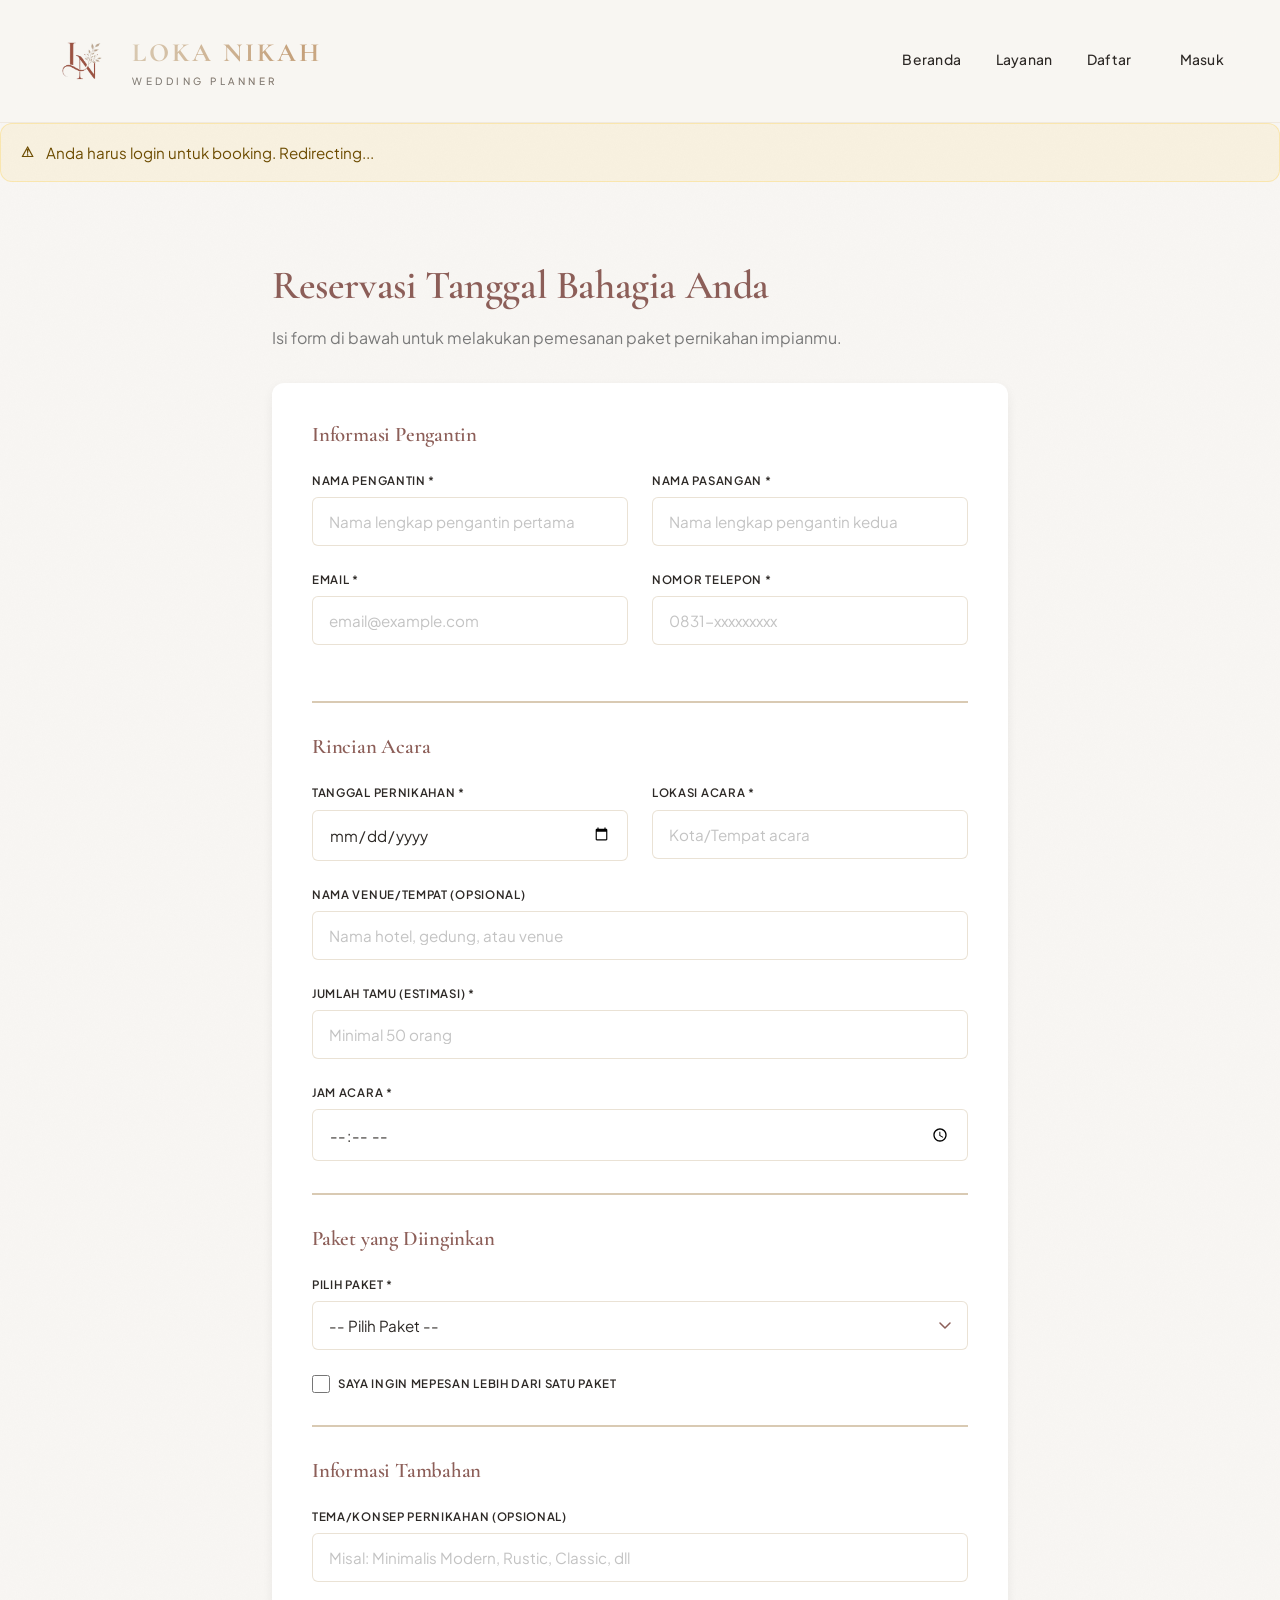
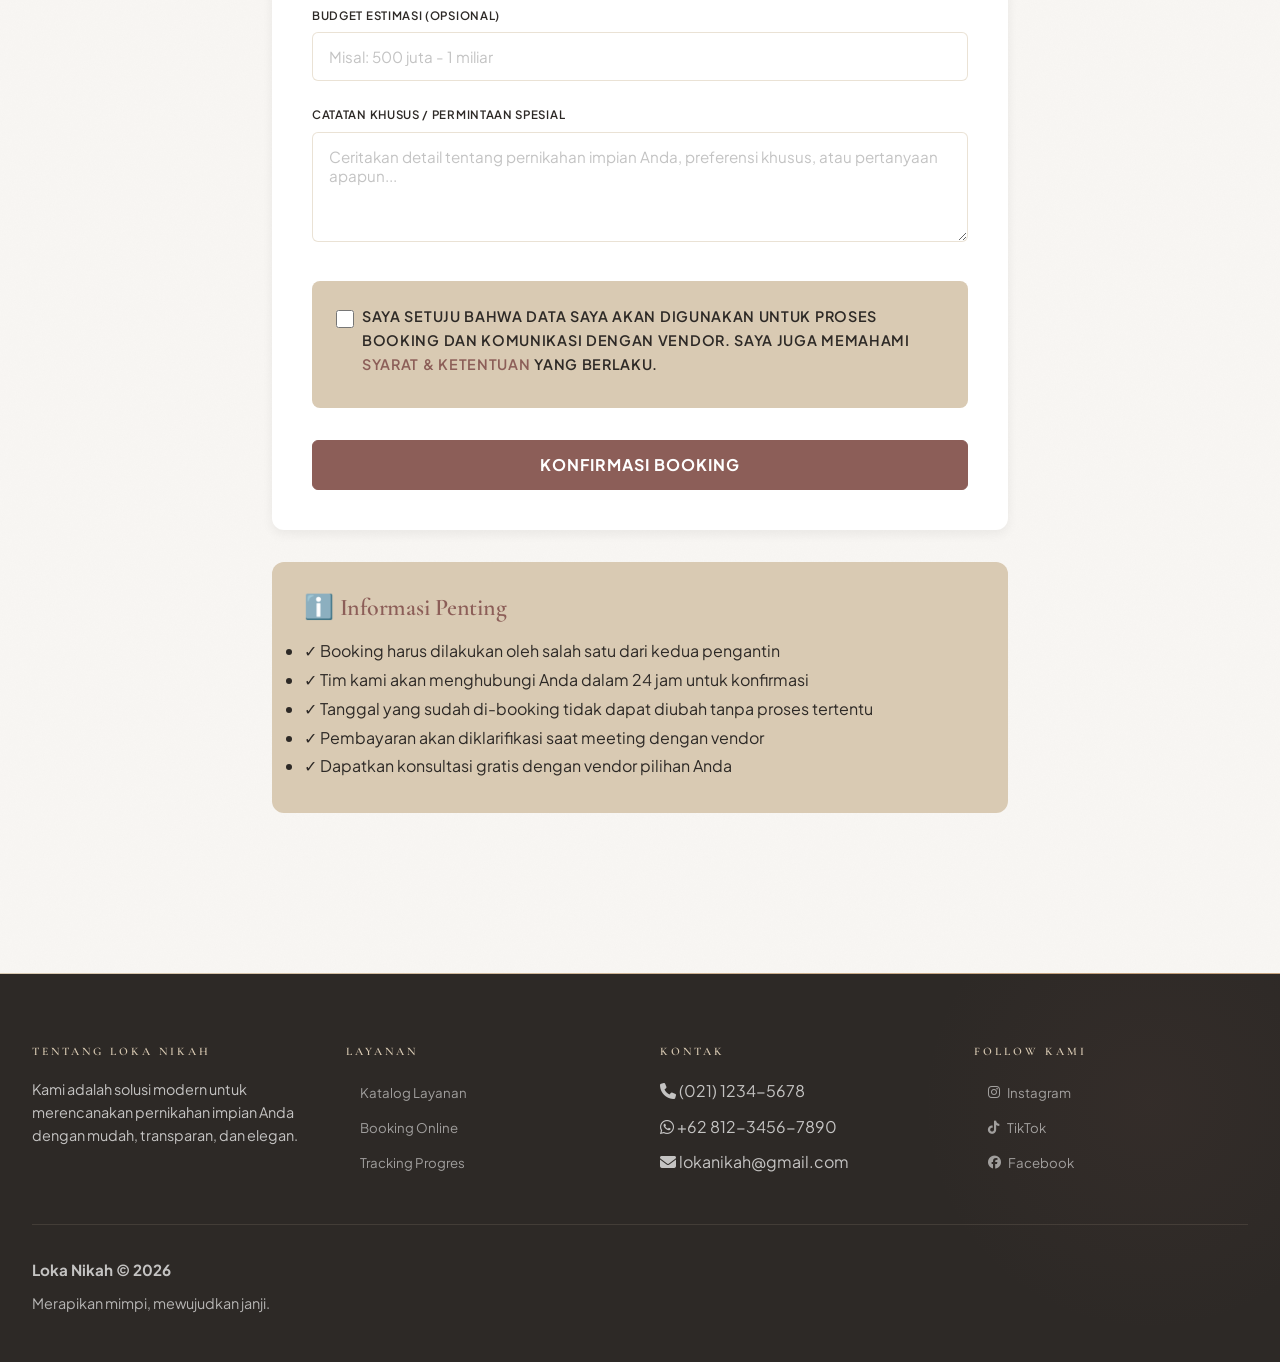
==== commit 6f4c2357: "update v2" ====
--- a/booking.html
+++ b/booking.html
@@ -3,19 +3,34 @@
 <head>
     <meta charset="UTF-8">
     <meta name="viewport" content="width=device-width, initial-scale=1.0">
-    <title>Booking Pernikahan - LOKA NIKAH</title>
+
+    <title>LOKA NIKAH - Solusi Modern untuk Hari Sakral Anda</title>
+
+    <!-- Logo / Favicon -->
+    <link rel="icon" type="image/png" href="assets//icons/situs.png">
+    <link rel="apple-touch-icon" href="assets//icons/situs.png">
+
+    <!-- Fonts -->
     <link href="https://fonts.googleapis.com/css2?family=Cormorant+Garamond:wght@400;500;600;700&family=Plus+Jakarta+Sans:wght@400;500;600;700&display=swap" rel="stylesheet">
+
+    <!-- CSS -->
     <link rel="stylesheet" href="css/style.css">
+
+    <!-- Icons -->
     <link rel="stylesheet" href="https://cdnjs.cloudflare.com/ajax/libs/font-awesome/6.5.0/css/all.min.css">
 </head>
 <body>
     <!-- Header -->
     <header>
         <div class="header-container">
-            <a href="index.html" class="logo">
-                LOKA NIKAH
-                <div class="logo-subtitle">Wedding Planner</div>
-            </a>
+            <div class="logo-wrapper">
+                <img src="assets/icons/logo.png" alt="LOKA NIKAH Logo" class="logo-img">
+
+                <div class="logo">
+                    LOKA NIKAH
+                    <div class="logo-subtitle">Wedding Planner</div>
+                </div>
+            </div>
             <nav>
                 <a href="index.html">Beranda</a>
                 <a href="paket.html">Layanan</a>
@@ -230,17 +245,17 @@
                 <ul>
                     <li>
                         <i class="fa-solid fa-phone"></i>
-                        (021) 1234-NIKAH
+                        (021) 1234-5678
                     </li>
 
                     <li>
                         <i class="fa-brands fa-whatsapp"></i>
-                        +62 812-XXXX-XXXX
+                        +62 812-3456-7890
                     </li>
 
                     <li>
                         <i class="fa-solid fa-envelope"></i>
-                        hello@lokanikah.com
+                        lokanikah@gmail.com
                     </li>
                 </ul>
             </div>
--- a/css/style.css
+++ b/css/style.css
@@ -183,6 +183,18 @@
     animation: logoShimmer 6s linear infinite;
 }
 
+.logo-wrapper {
+    display: flex;
+    align-items: center;
+    gap: 12px;
+}
+
+.logo-img {
+    width: 80px;
+    height: 80px;
+    object-fit: contain;
+}
+
 @keyframes logoShimmer {
     0%   { background-position: 0% center; }
     50%  { background-position: 100% center; }
@@ -380,81 +392,182 @@
 
 .btn {
     position: relative;
-    padding: 0.85rem 1.8rem;
-    border: none;
+    display: inline-flex;
+    align-items: center;
+    justify-content: center;
+    gap: 0.5rem;
+
+    padding: 0.85rem 1.6rem;
+
+    border: 1px solid transparent;
     border-radius: var(--r-sm);
+
     font-size: 0.82rem;
     font-weight: 700;
+    letter-spacing: 0.06em;
+    text-transform: uppercase;
+    line-height: 1;
+
     cursor: pointer;
-    display: inline-flex;
-    align-items: center;
-    gap: 0.5rem;
-    letter-spacing: 0.07em;
-    text-transform: uppercase;
+    user-select: none;
+    -webkit-tap-highlight-color: transparent;
+
     overflow: hidden;
-    transition: all 0.4s var(--ease-out);
-}
-
-/* Shimmer sweep on hover */
+
+    transition:
+        background-color 0.25s var(--ease-out),
+        border-color 0.25s var(--ease-out),
+        color 0.25s var(--ease-out),
+        transform 0.2s var(--ease-out),
+        box-shadow 0.25s var(--ease-out),
+        opacity 0.2s ease;
+}
+
+/* Hover shimmer */
 .btn::before {
     content: '';
     position: absolute;
-    top: 0; left: -100%;
-    width: 60%;
-    height: 100%;
-    background: linear-gradient(90deg, transparent, rgba(255,255,255,0.14), transparent);
+    inset: 0 auto 0 -120%;
+    width: 55%;
+    background:
+        linear-gradient(
+            90deg,
+            transparent,
+            rgba(255,255,255,0.16),
+            transparent
+        );
+
     transform: skewX(-20deg);
-    transition: left 0.55s var(--ease-out);
-}
-
-.btn:hover::before { left: 160%; }
+    transition: left 0.65s ease;
+    pointer-events: none;
+}
+
+.btn:hover::before {
+    left: 160%;
+}
+
+/* Hover */
+.btn:hover {
+    transform: translateY(-2px);
+}
+
+/* Active / press feedback */
+.btn:active {
+    transform: translateY(0);
+}
+
+/* Keyboard accessibility */
+.btn:focus-visible {
+    outline: 2px solid rgba(255,255,255,0.9);
+    outline-offset: 3px;
+}
+
+/* Disabled */
+.btn:disabled,
+.btn.disabled {
+    opacity: 0.55;
+    cursor: not-allowed;
+    pointer-events: none;
+    transform: none;
+    box-shadow: none;
+}
+
+/* =========================
+   PRIMARY
+========================= */
 
 .btn-primary {
-    background: var(--primary);
-    color: var(--light);
-    border: 1px solid var(--primary);
-}
+    background: var(--primary, #c8a96b);
+    color: var(--light, #ffffff);
+    border-color: var(--primary, #c8a96b);
+}
+
 .btn-primary:hover {
-    background: var(--dark);
-    border-color: var(--dark);
-    transform: translateY(-2px);
-    box-shadow: var(--shadow-primary);
-}
+    background: var(--dark, #111111);
+    color: #ffffff;
+    border-color: var(--dark, #111111);
+}
+
+/* =========================
+   SECONDARY
+========================= */
 
 .btn-secondary {
-    background: rgba(217, 202, 179, 0.18);
+    background: rgba(217, 202, 179, 0.16);
     color: var(--dark);
-    border: 1px solid var(--secondary-55);
-}
+    border-color: var(--secondary-55);
+
+    backdrop-filter: blur(8px);
+}
+
 .btn-secondary:hover {
     background: var(--secondary);
     border-color: var(--secondary);
-    transform: translateY(-2px);
     box-shadow: var(--shadow-gold);
 }
+
+/* =========================
+   OUTLINE
+========================= */
 
 .btn-outline {
     background: transparent;
     color: var(--light);
-    border: 1px solid rgba(255,255,255,0.45);
-}
+    border-color: rgba(255,255,255,0.4);
+}
+
 .btn-outline:hover {
-    background: rgba(255,255,255,0.10);
-    border-color: rgba(255,255,255,0.85);
-}
+    background: rgba(255,255,255,0.08);
+    border-color: rgba(255,255,255,0.8);
+}
+
+/* =========================
+   LIGHT
+========================= */
 
 .btn-light {
     background: var(--light);
     color: var(--primary);
-    border: 1px solid transparent;
-}
+    border-color: transparent;
+}
+
 .btn-light:hover {
-    transform: translateY(-3px);
     box-shadow: var(--shadow-md);
 }
 
-.btn-block  { width: 100%; justify-content: center; }
-.btn-small  { padding: 0.45rem 1rem; font-size: 0.78rem; }
+/* =========================
+   SIZES
+========================= */
+
+.btn-small {
+    padding: 0.55rem 1rem;
+    font-size: 0.74rem;
+}
+
+.btn-large {
+    padding: 1rem 2rem;
+    font-size: 0.92rem;
+}
+
+.btn-block {
+    width: 100%;
+}
+
+/* =========================
+   REDUCE MOTION
+========================= */
+
+@media (prefers-reduced-motion: reduce) {
+    .btn,
+    .btn::before {
+        transition: none;
+    }
+
+    .btn:hover,
+    .btn:active {
+        transform: none;
+    }
+}
 
 /* ==================== CARDS ==================== */
 
@@ -626,6 +739,29 @@
     font-weight: 700;
     position: relative;
     overflow: hidden;
+}
+
+.vendor-image img {
+    width: 100%;
+    height: 100%;
+    object-fit: cover;
+    display: block;
+    transition: transform 0.5s var(--ease-out);
+}
+
+.vendor-card:hover .vendor-image img {
+    transform: scale(1.05);
+}
+
+.vendor-image::after {
+    content: '';
+    position: absolute;
+    inset: 0;
+    background: linear-gradient(
+        to top,
+        rgba(0,0,0,0.18),
+        rgba(0,0,0,0.02)
+    );
 }
 
 /* Batik pattern overlay on vendor image */
@@ -1190,26 +1326,99 @@
 
 @keyframes spin { to { transform: rotate(360deg); } }
 
+/* ==================== HAMBURGER BUTTON ==================== */
+
+.nav-toggle {
+    display: none;
+    flex-direction: column;
+    justify-content: center;
+    align-items: center;
+    gap: 5px;
+    width: 38px;
+    height: 38px;
+    background: transparent;
+    border: 1px solid var(--glass-border);
+    border-radius: var(--r-sm);
+    cursor: pointer;
+    padding: 6px;
+    transition: background 0.2s var(--ease-out), border-color 0.2s;
+    flex-shrink: 0;
+}
+
+.nav-toggle:hover {
+    background: var(--primary-08);
+    border-color: var(--primary-30);
+}
+
+.nav-toggle span {
+    display: block;
+    width: 20px;
+    height: 1.5px;
+    background: var(--dark);
+    border-radius: 2px;
+    transition: all 0.3s var(--ease-out);
+    transform-origin: center;
+}
+
+.nav-toggle.open span:nth-child(1) { transform: translateY(6.5px) rotate(45deg); }
+.nav-toggle.open span:nth-child(2) { opacity: 0; transform: scaleX(0); }
+.nav-toggle.open span:nth-child(3) { transform: translateY(-6.5px) rotate(-45deg); }
+
 /* ==================== RESPONSIVE ==================== */
 
 @media (max-width: 768px) {
+    header            { padding: 1rem 1.25rem; position: relative; }
+
+    .nav-toggle       { display: flex; }
+
+    nav {
+        display: none;
+        flex-direction: column;
+        position: absolute;
+        top: 100%;
+        left: 0;
+        right: 0;
+        background: var(--glass-bg);
+        backdrop-filter: var(--glass-blur);
+        -webkit-backdrop-filter: var(--glass-blur);
+        border-bottom: 1px solid var(--glass-border);
+        box-shadow: var(--shadow-md);
+        padding: 0.75rem 1.25rem 1.25rem;
+        gap: 0.2rem;
+        z-index: 99;
+        animation: slideUp 0.25s var(--ease-out) both;
+    }
+
+    nav.open          { display: flex; }
+
+    nav a {
+        font-size: 0.95rem;
+        padding: 0.7rem 1rem;
+        border-radius: var(--r-sm);
+        width: 100%;
+        border-bottom: 1px solid var(--glass-border);
+    }
+
+    nav a:last-child  { border-bottom: none; }
+
+    #authLinks,
+    #userMenu {
+        flex-direction: column !important;
+        gap: 0.2rem !important;
+        width: 100%;
+    }
+
+    #authLinks a,
+    #userMenu a,
+    #userMenu span    { width: 100%; }
+
     .hero             { padding: 5rem 1.5rem; }
     .hero h1          { font-size: clamp(2rem, 8vw, 3rem); }
     .hero p           { font-size: 1rem; }
-    nav               { gap: 0.1rem; }
-    nav a             { font-size: 0.8rem; padding: 0.4rem 0.65rem; }
     .container,
     .container-md,
     .container-sm     { padding: 2.5rem 1.25rem; }
-}
-
-@media (max-width: 480px) {
-    header            { padding: 1rem 1.25rem; }
-    .header-container { flex-direction: column; gap: 0.875rem; }
-    nav               { flex-wrap: wrap; justify-content: center; gap: 0.25rem; }
-    nav a             { font-size: 0.75rem; padding: 0.35rem 0.6rem; }
-    .hero h1          { font-size: 1.95rem; }
-    .btn              { padding: 0.7rem 1.25rem; font-size: 0.8rem; }
+    .btn              { padding: 0.7rem 1.25rem; font-size: 0.85rem; }
 }
 
 /* ==================== PRINT ==================== */
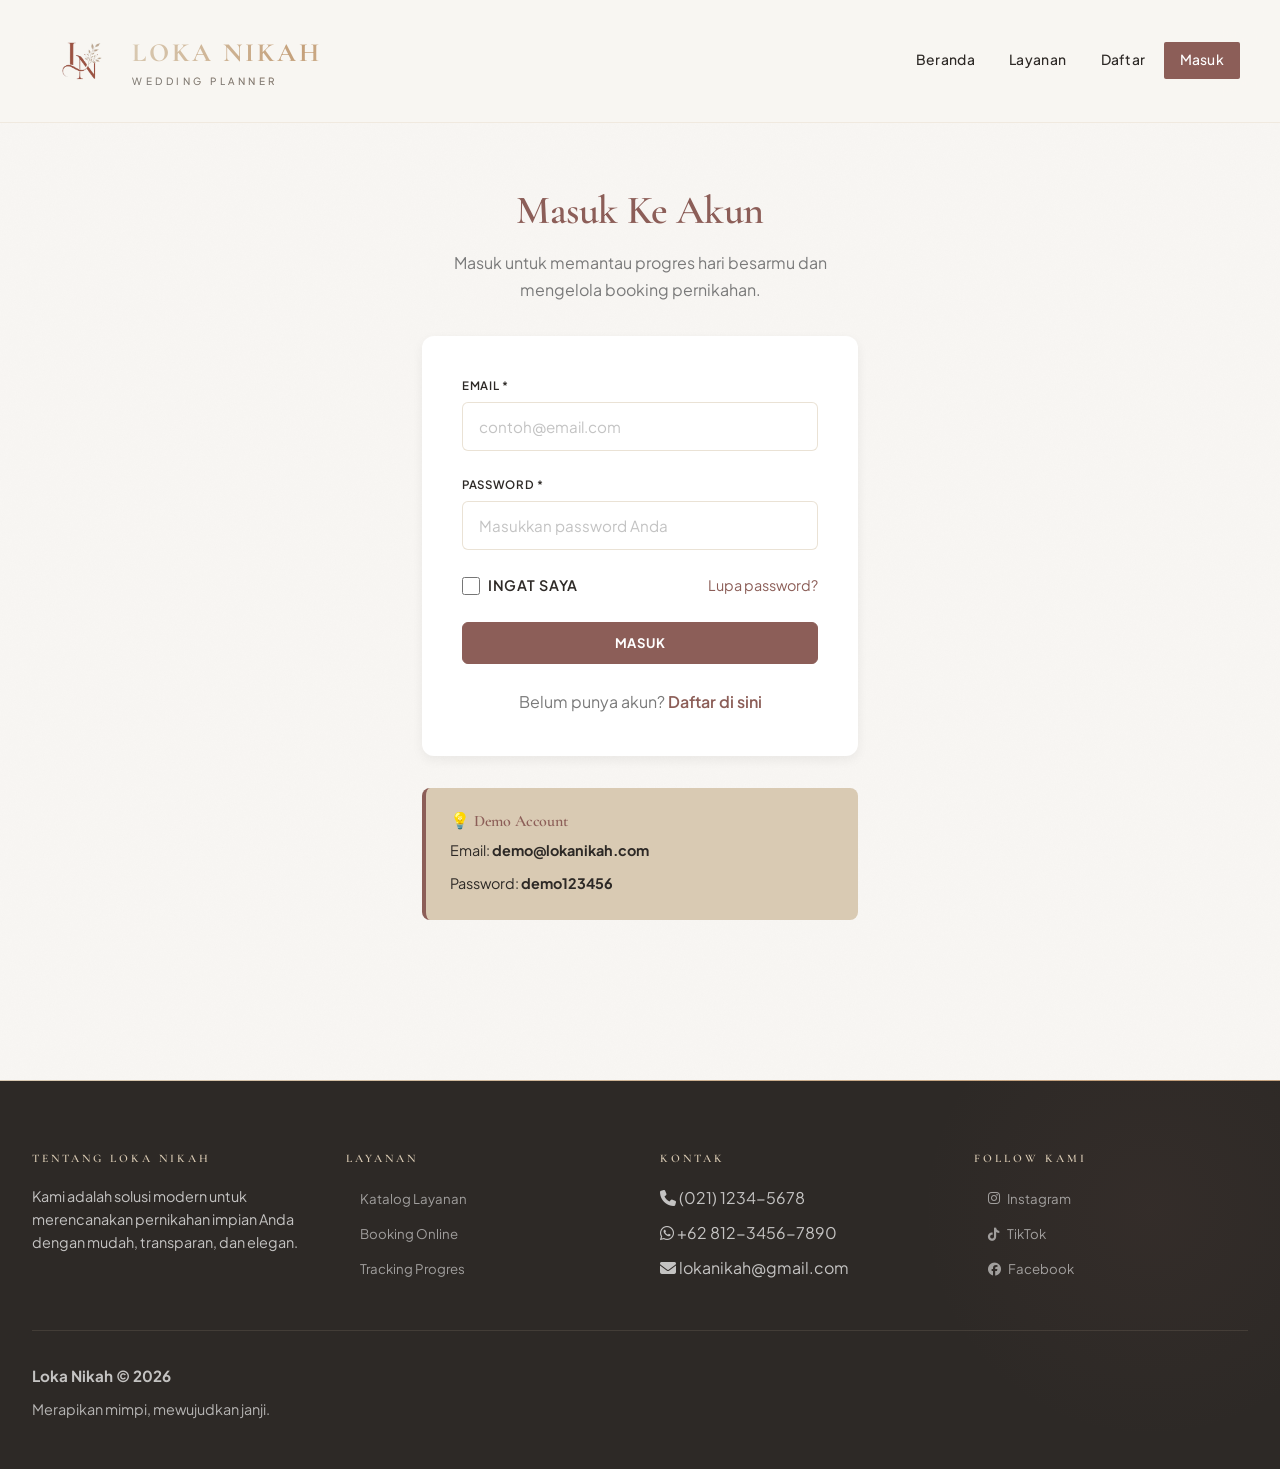
==== commit f5e7021b: "update hamburger button" ====
--- a/booking.html
+++ b/booking.html
@@ -31,18 +31,30 @@
                     <div class="logo-subtitle">Wedding Planner</div>
                 </div>
             </div>
+
+            <<button 
+                class="nav-toggle" 
+                id="navToggle"
+                aria-label="Toggle navigation"
+                aria-expanded="false">
+                
+                <span></span>
+                <span></span>
+                <span></span>
+            </button>
+        
             <nav>
-                <a href="index.html">Beranda</a>
+                <a href="index.html" class="active">Beranda</a>
                 <a href="paket.html">Layanan</a>
                 <div id="authLinks" style="display: flex; gap: 1rem;">
                     <a href="register.html">Daftar</a>
                     <a href="login.html">Masuk</a>
                 </div>
                 <div id="userMenu" style="display: none; gap: 1rem;">
-                    <a href="booking.html" class="active">Booking</a>
+                    <a href="booking.html">Booking</a>
                     <a href="tracking.html">Tracking</a>
+                    <a href="#" onclick="handleLogout(event)">Logout</a>
                     <span id="userNameDisplay"></span>
-                    <a href="#" onclick="handleLogout(event)">Logout</a>
                 </div>
             </nav>
         </div>
--- a/css/style.css
+++ b/css/style.css
@@ -1328,41 +1328,144 @@
 
 /* ==================== HAMBURGER BUTTON ==================== */
 
+/* =========================
+   MODERN HAMBURGER BUTTON
+========================= */
+
 .nav-toggle {
+    position: relative;
+
     display: none;
-    flex-direction: column;
+    align-items: center;
     justify-content: center;
-    align-items: center;
-    gap: 5px;
-    width: 38px;
-    height: 38px;
-    background: transparent;
+
+    width: 46px;
+    height: 46px;
+
+    padding: 0;
     border: 1px solid var(--glass-border);
-    border-radius: var(--r-sm);
+    border-radius: var(--r-md);
+
+    background: rgba(255,255,255,0.72);
+    backdrop-filter: blur(16px);
+
     cursor: pointer;
-    padding: 6px;
-    transition: background 0.2s var(--ease-out), border-color 0.2s;
-    flex-shrink: 0;
-}
-
+    overflow: hidden;
+
+    transition:
+        transform 0.25s var(--ease-out),
+        background 0.25s var(--ease-out),
+        border-color 0.25s var(--ease-out),
+        box-shadow 0.25s var(--ease-out);
+
+    z-index: 1200;
+}
+
+/* Hover glow */
 .nav-toggle:hover {
-    background: var(--primary-08);
+    background: rgba(255,255,255,0.92);
     border-color: var(--primary-30);
-}
+    box-shadow: 0 8px 24px rgba(140, 94, 88, 0.12);
+    transform: translateY(-1px);
+}
+
+/* Click feedback */
+.nav-toggle:active {
+    transform: scale(0.96);
+}
+
+/* Accessibility */
+.nav-toggle:focus-visible {
+    outline: 2px solid var(--primary);
+    outline-offset: 3px;
+}
+
+/* =========================
+   BURGER LINES
+========================= */
 
 .nav-toggle span {
-    display: block;
-    width: 20px;
-    height: 1.5px;
+    position: absolute;
+
+    width: 22px;
+    height: 2px;
+
     background: var(--dark);
-    border-radius: 2px;
-    transition: all 0.3s var(--ease-out);
-    transform-origin: center;
-}
-
-.nav-toggle.open span:nth-child(1) { transform: translateY(6.5px) rotate(45deg); }
-.nav-toggle.open span:nth-child(2) { opacity: 0; transform: scaleX(0); }
-.nav-toggle.open span:nth-child(3) { transform: translateY(-6.5px) rotate(-45deg); }
+
+    border-radius: 999px;
+
+    transition:
+        transform 0.35s var(--ease-out),
+        opacity 0.2s ease,
+        width 0.25s ease,
+        background 0.25s ease;
+}
+
+/* Position lines */
+.nav-toggle span:nth-child(1) {
+    transform: translateY(-7px);
+}
+
+.nav-toggle span:nth-child(2) {
+    width: 16px;
+}
+
+.nav-toggle span:nth-child(3) {
+    transform: translateY(7px);
+}
+
+/* Hover animation */
+.nav-toggle:hover span:nth-child(2) {
+    width: 22px;
+}
+
+/* =========================
+   OPEN STATE
+========================= */
+
+.nav-toggle.open {
+    background: var(--primary);
+    border-color: var(--primary);
+    box-shadow: var(--shadow-primary);
+}
+
+.nav-toggle.open span {
+    background: var(--light);
+}
+
+.nav-toggle.open span:nth-child(1) {
+    transform: rotate(45deg);
+}
+
+.nav-toggle.open span:nth-child(2) {
+    opacity: 0;
+    transform: scaleX(0);
+}
+
+.nav-toggle.open span:nth-child(3) {
+    transform: rotate(-45deg);
+}
+
+/* =========================
+   MOBILE ONLY
+========================= */
+
+@media (max-width: 768px) {
+    .nav-toggle {
+        display: flex;
+    }
+}
+
+/* =========================
+   REDUCED MOTION
+========================= */
+
+@media (prefers-reduced-motion: reduce) {
+    .nav-toggle,
+    .nav-toggle span {
+        transition: none;
+    }
+}
 
 /* ==================== RESPONSIVE ==================== */
 
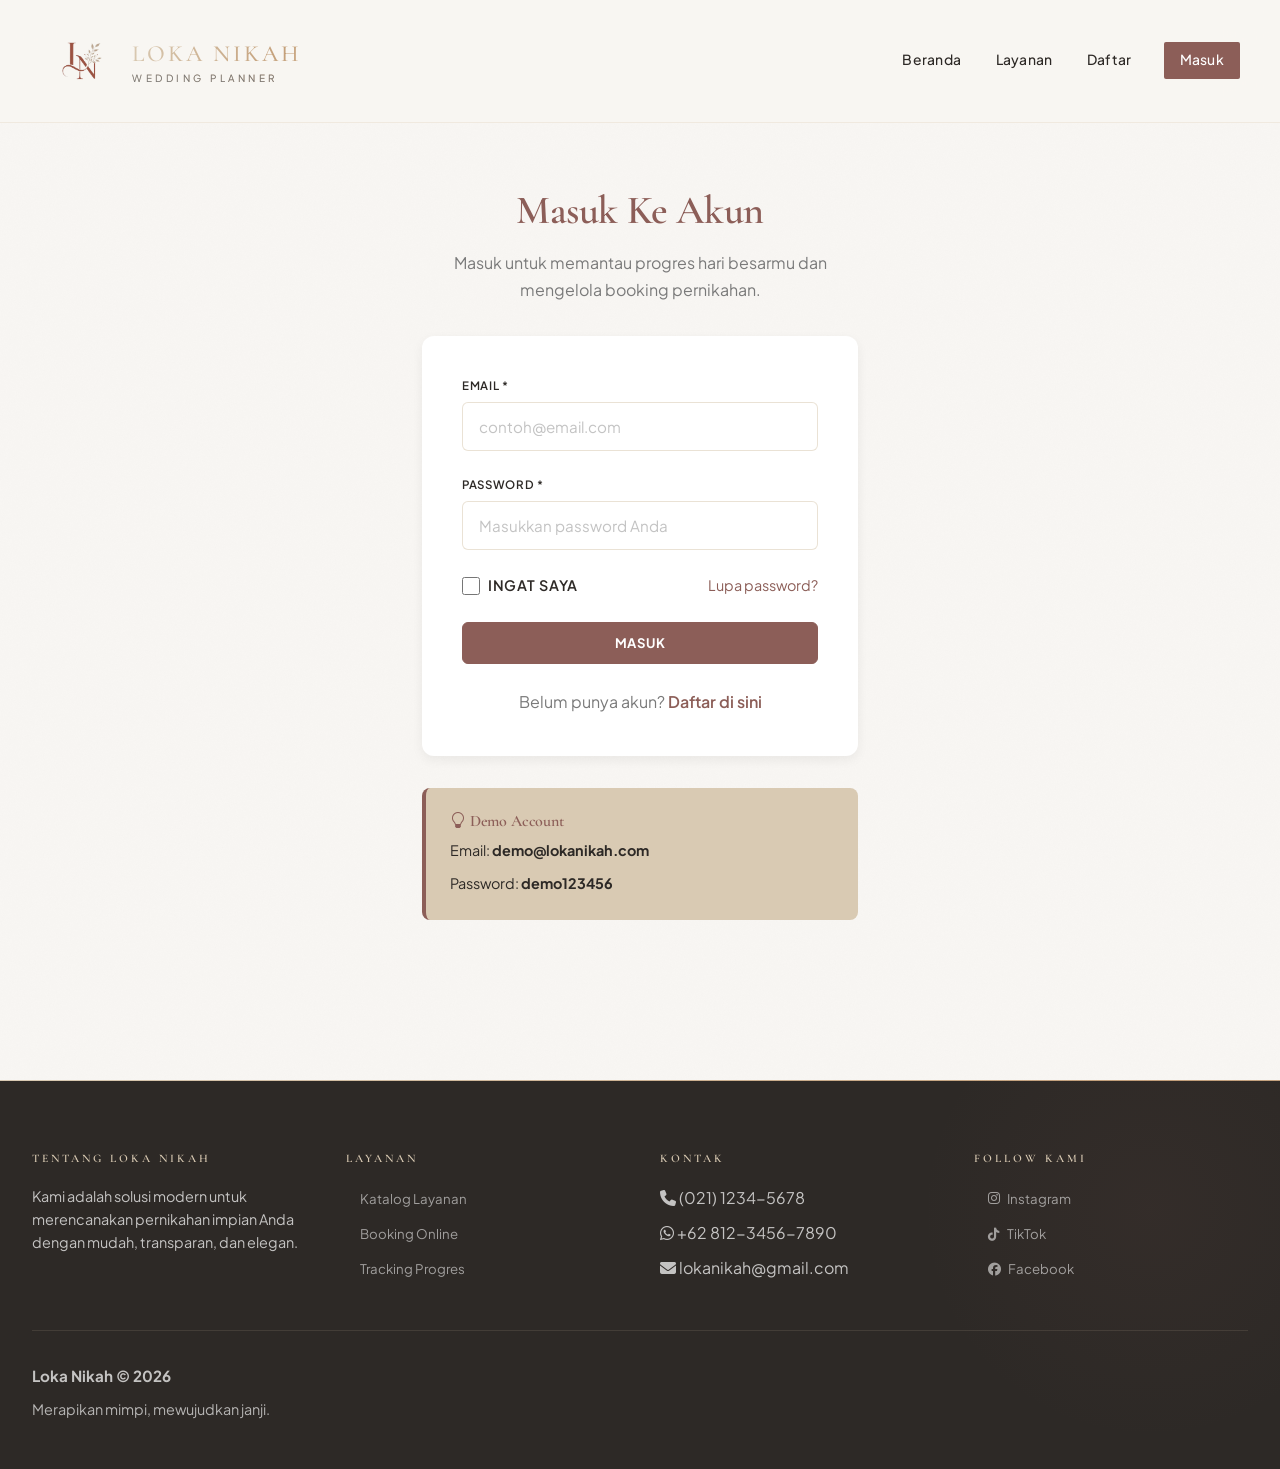
==== commit 2fb40cfc: "update v3 Co-authored-by: Copilot <copilot@github.com>" ====
--- a/booking.html
+++ b/booking.html
@@ -18,6 +18,7 @@
 
     <!-- Icons -->
     <link rel="stylesheet" href="https://cdnjs.cloudflare.com/ajax/libs/font-awesome/6.5.0/css/all.min.css">
+    <link rel="stylesheet" href="https://cdn.jsdelivr.net/npm/bootstrap-icons@1.11.3/font/bootstrap-icons.css">
 </head>
 <body>
     <!-- Header -->
@@ -32,7 +33,7 @@
                 </div>
             </div>
 
-            <<button 
+            <button 
                 class="nav-toggle" 
                 id="navToggle"
                 aria-label="Toggle navigation"
@@ -132,7 +133,7 @@
                         <h3 style="color: var(--primary); font-family: 'Cormorant Garamond', serif; font-size: 1.3rem; margin-bottom: 1.5rem;">Paket yang Diinginkan</h3>
 
                         <div class="form-group">
-                            <label for="booking-package">Pilih Paket *</label>
+                            <label for="booking-package">Pilih Paket Utama *</label>
                             <select id="booking-package" name="package" required>
                                 <option value="">-- Pilih Paket --</option>
                                 <option value="catering">Catering Eksklusif</option>
@@ -141,19 +142,21 @@
                                 <option value="dekorasi">Dekorasi Minimalis</option>
                                 <option value="entertainment">Entertainment & MC Profesional</option>
                                 <option value="undangan">Undangan Desain Custom</option>
-                                <option value="paket-bundle">Paket Bundle (Multiple Vendor)</option>
                             </select>
                         </div>
 
                         <div class="form-group">
                             <label style="display: flex; align-items: center;">
                                 <input type="checkbox" id="booking-multiple" name="multiple" style="margin-right: 0.5rem;">
-                                <span>Saya ingin mepesan lebih dari satu paket</span>
+                                <span>Saya ingin pesan lebih dari satu paket (bundle multi-layanan)</span>
                             </label>
+                            <p id="multiPackageNote" style="color: var(--text-muted); font-size: 0.9rem; margin-top: 0.5rem;">
+                                Centang jika Anda ingin memilih setidaknya 2 layanan sekaligus. Estimasi harga akan ditampilkan berdasarkan semua paket yang dipilih.
+                            </p>
                         </div>
 
                         <div id="additionalPackages" style="display: none; margin-top: 1rem;">
-                            <p style="color: var(--text-muted); font-size: 0.9rem; margin-bottom: 1rem;">Pilih paket tambahan:</p>
+                            <p style="color: var(--text-muted); font-size: 0.9rem; margin-bottom: 1rem;">Pilih minimal 2 paket tambahan untuk paket bundle:</p>
                             <div style="display: grid; grid-template-columns: repeat(auto-fit, minmax(150px, 1fr)); gap: 1rem;">
                                 <label style="display: flex; align-items: center;">
                                     <input type="checkbox" name="packages" value="catering">
@@ -194,12 +197,58 @@
 
                         <div class="form-group">
                             <label for="booking-budget">Budget Estimasi (Opsional)</label>
-                            <input type="text" id="booking-budget" name="budget" placeholder="Misal: 500 juta - 1 miliar">
+                            <input type="text" id="booking-budget" name="budget" placeholder="Contoh: 500000000 atau 5e8" aria-describedby="budgetHelp">
+                            <p id="budgetHelp" style="color: var(--text-muted); font-size: 0.9rem; margin-top: 0.5rem;">
+                                Masukkan angka budget yang Anda siapkan. Sistem akan memberi tahu apakah budget ini sudah cukup terhadap estimasi paket yang dipilih.
+                            </p>
                         </div>
 
                         <div class="form-group">
                             <label for="booking-notes">Catatan Khusus / Permintaan Spesial</label>
                             <textarea id="booking-notes" name="notes" placeholder="Ceritakan detail tentang pernikahan impian Anda, preferensi khusus, atau pertanyaan apapun..."></textarea>
+                        </div>
+                    </div>
+
+                    <!-- Step 5: Pricing & Payment Info -->
+                    <div class="form-section" id="step5" style="margin-top: 2rem; padding-top: 2rem; border-top: 2px solid var(--secondary);">
+                        <h3 style="color: var(--primary); font-family: 'Cormorant Garamond', serif; font-size: 1.3rem; margin-bottom: 1.5rem;">💰 Informasi Harga & Pembayaran</h3>
+
+                        <!-- Price Display -->
+                        <div id="priceDisplay" style="background: var(--secondary); padding: 1.5rem; border-radius: 8px; margin-bottom: 1.5rem;">
+                            <div style="display: flex; justify-content: space-between; align-items: center; margin-bottom: 0.75rem;">
+                                <span style="color: var(--text-muted); font-size: 0.9rem;">Paket Dipilih:</span>
+                                <span id="selectedPackageLabel" style="color: var(--primary); font-weight: 700; font-size: 1rem;">—</span>
+                            </div>
+                            <div style="display: flex; justify-content: space-between; align-items: center; padding-top: 1rem; border-top: 1px solid rgba(140,94,88,0.2);">
+                                <span style="color: var(--dark); font-weight: 600;">Estimasi Harga:</span>
+                                <span id="selectedPrice" style="color: var(--primary); font-family: 'Cormorant Garamond', serif; font-size: 1.4rem; font-weight: 700;">—</span>
+                            </div>
+                            <div id="priceBreakdown" style="margin-top: 0.85rem; color: var(--text-muted); font-size: 0.9rem; line-height: 1.5;">
+                                Pilih paket untuk melihat rincian estimasi harga.
+                            </div>
+                            <div id="budgetStatus" style="margin-top: 0.75rem; color: var(--dark); font-size: 0.9rem; line-height: 1.5;"></div>
+                            <p style="color: var(--text-muted); font-size: 0.85rem; margin: 0.75rem 0 0 0;">
+                                * Harga di atas adalah estimasi awal. Harga final akan dikonfirmasi oleh tim vendor setelah berkonsultasi dengan Anda.
+                            </p>
+                        </div>
+
+                        <!-- Payment Info -->
+                        <div style="background: #faf9f7; padding: 1.5rem; border-radius: 8px; border-left: 4px solid var(--primary);">
+                            <h4 style="color: var(--primary); margin: 0 0 1rem 0; font-family: 'Plus Jakarta Sans', sans-serif;">Proses Pembayaran:</h4>
+                            <ol style="color: var(--dark); line-height: 1.8; margin: 0; padding-left: 1.5rem;">
+                                <li style="margin-bottom: 0.75rem;">
+                                    <strong>Booking Awal:</strong> Serah deposit 30% setelah konfirmasi booking
+                                </li>
+                                <li style="margin-bottom: 0.75rem;">
+                                    <strong>Persiapan:</strong> Lunasi 50% saat mulai fase persiapan (3 bulan sebelum H)
+                                </li>
+                                <li style="margin-bottom: 0.75rem;">
+                                    <strong>Finalisasi:</strong> Bayar 20% sebagai final payment (1 minggu sebelum H)
+                                </li>
+                                <li>
+                                    <strong>Metode Pembayaran:</strong> Transfer bank, e-wallet, atau cicilan (dengan persetujuan)
+                                </li>
+                            </ol>
                         </div>
                     </div>
 
@@ -221,13 +270,14 @@
 
             <!-- Info Box -->
             <div style="background: var(--secondary); padding: 2rem; border-radius: 12px; margin-top: 2rem;">
-                <h3 style="color: var(--primary); margin-bottom: 1rem;">ℹ️ Informasi Penting</h3>
+                <h3 style="color: var(--primary); margin-bottom: 1rem;"><i class="bi bi-info-circle"></i> Informasi Penting</h3>
                 <ul style="color: var(--dark); line-height: 1.8;">
-                    <li>✓ Booking harus dilakukan oleh salah satu dari kedua pengantin</li>
-                    <li>✓ Tim kami akan menghubungi Anda dalam 24 jam untuk konfirmasi</li>
-                    <li>✓ Tanggal yang sudah di-booking tidak dapat diubah tanpa proses tertentu</li>
-                    <li>✓ Pembayaran akan diklarifikasi saat meeting dengan vendor</li>
-                    <li>✓ Dapatkan konsultasi gratis dengan vendor pilihan Anda</li>
+                    <li><i class="bi bi-check"></i> Booking hanya dapat dilakukan oleh salah satu dari kedua pengantin yang sudah login</li>
+                    <li><i class="bi bi-check"></i> Satu akun user hanya dapat memiliki satu booking aktif pada saat yang sama</li>
+                    <li><i class="bi bi-check"></i> Tim kami akan menghubungi Anda dalam 24 jam untuk konfirmasi dan finalisasi harga</li>
+                    <li><i class="bi bi-check"></i> Harga yang ditampilkan adalah estimasi awal dan dapat berubah sesuai detail acara Anda</li>
+                    <li><i class="bi bi-check"></i> Pembayaran dilakukan secara bertahap sesuai timeline (deposit 30%, progress 50%, final 20%)</li>
+                    <li><i class="bi bi-check"></i> Dapatkan konsultasi gratis dengan vendor pilihan sebelum menentukan keputusan akhir</li>
                 </ul>
             </div>
         </div>
@@ -330,36 +380,229 @@
                 document.getElementById('booking-name').value = user.name;
             }
 
+            // Cek apakah user sudah punya booking aktif
+            const userBookings = lokaAuth.getUserBookings();
+            const activeBooking = userBookings.find(b => b.status !== 'cancelled');
+
+            if (activeBooking) {
+                // User sudah punya booking aktif - tampilkan pesan dan disable form
+                document.getElementById('bookingForm').style.display = 'none';
+                const messageDiv = document.getElementById('bookingMessage');
+                messageDiv.innerHTML = `
+                    <div class="alert" style="background: #fff0ef; border: 1.5px solid #d9534f; border-radius: 8px; padding: 1.5rem; margin-bottom: 2rem;">
+                        <h3 style="color: #d9534f; margin: 0 0 0.75rem 0; font-family: 'Cormorant Garamond', serif;"><i class="bi bi-exclamation-triangle"></i> Booking Sudah Aktif</h3>
+                        <p style="color: var(--dark); margin: 0 0 1rem 0; line-height: 1.6;">
+                            Anda sudah memiliki booking aktif untuk pernikahan <strong>${activeBooking.names} & ${activeBooking.partner}</strong> 
+                            pada tanggal <strong>${new Date(activeBooking.date).toLocaleDateString('id-ID', {year: 'numeric', month: 'long', day: 'numeric'})}</strong>.
+                        </p>
+                        <p style="color: var(--text-muted); margin: 0 0 1rem 0; font-size: 0.9rem;">
+                            Untuk membuat booking baru, silakan batalkan booking sebelumnya di halaman <a href="tracking.html" style="color: var(--primary); text-decoration: underline;">Tracking Progres</a>, 
+                            atau hubungi tim customer service kami untuk bantuan lebih lanjut.
+                        </p>
+                        <div style="display: flex; gap: 1rem; flex-wrap: wrap;">
+                            <a href="tracking.html" class="btn btn-primary" style="padding: 0.6rem 1.25rem; text-decoration: none;">
+                                Lihat Booking Saya
+                            </a>
+                            <a href="paket.html" class="btn btn-secondary" style="padding: 0.6rem 1.25rem; text-decoration: none;">
+                                Kembali ke Layanan
+                            </a>
+                        </div>
+                    </div>
+                `;
+                return;
+            }
+
             // Set package from URL if provided
             const paket = getBookingPackageFromURL();
             if (paket) {
                 setBookingPackage(paket);
             }
+
+            // Initialize price display
+            const packageId = document.getElementById('booking-package').value;
+            if (packageId && vendorDatabase[packageId]) {
+                const pkg = vendorDatabase[packageId];
+                document.getElementById('selectedPackageLabel').textContent = pkg.title;
+                document.getElementById('selectedPrice').textContent = pkg.price;
+            }
         });
 
-        // Toggle multiple packages checkbox
-        document.getElementById('booking-multiple').addEventListener('change', function() {
-            document.getElementById('additionalPackages').style.display = this.checked ? 'block' : 'none';
-        });
+        function formatCurrency(value) {
+            return new Intl.NumberFormat('id-ID', {
+                style: 'currency',
+                currency: 'IDR',
+                maximumFractionDigits: 0
+            }).format(value);
+        }
+
+        function getSelectedPackageIds() {
+            const isMulti = document.getElementById('booking-multiple').checked;
+            if (!isMulti) {
+                const selected = document.getElementById('booking-package').value;
+                return selected ? [selected] : [];
+            }
+
+            return Array.from(document.querySelectorAll('#additionalPackages input[name="packages"]:checked')).map(el => el.value);
+        }
+
+        function parseBudget(value) {
+            if (!value) return 0;
+            const digits = value.toString().replace(/[^0-9]/g, '');
+            return digits ? parseInt(digits, 10) : 0;
+        }
+
+        function updatePriceDisplay() {
+            const packageIds = getSelectedPackageIds();
+            const selectedLabel = document.getElementById('selectedPackageLabel');
+            const selectedPrice = document.getElementById('selectedPrice');
+            const breakdownEl = document.getElementById('priceBreakdown');
+            const budgetStatusEl = document.getElementById('budgetStatus');
+            const guestCount = parseInt(document.getElementById('booking-guests').value, 10) || 0;
+            const budgetAmount = parseBudget(document.getElementById('booking-budget').value);
+
+            function updateBudgetStatus(totalCost) {
+                if (!budgetAmount) {
+                    budgetStatusEl.textContent = 'Masukkan budget untuk melihat apakah dana Anda sudah sesuai estimasi.';
+                    return;
+                }
+
+                const diff = budgetAmount - totalCost;
+                if (diff >= 0) {
+                    budgetStatusEl.innerHTML = `<strong style="color: #2a7a3b;">Budget Anda cukup</strong> — sisa sekitar ${formatCurrency(diff)} setelah estimasi.`;
+                } else {
+                    budgetStatusEl.innerHTML = `<strong style="color: #c0392b;">Budget Anda kurang</strong> — butuh tambahan sekitar ${formatCurrency(Math.abs(diff))}.`;
+                }
+            }
+
+            if (!packageIds.length) {
+                selectedLabel.textContent = 'Belum dipilih';
+                selectedPrice.textContent = '—';
+                breakdownEl.textContent = 'Pilih paket utama atau aktifkan pilihan multi-paket untuk melihat estimasi harga.';
+                budgetStatusEl.textContent = 'Masukkan budget untuk melihat apakah dana Anda sudah sesuai estimasi.';
+                return;
+            }
+
+            if (packageIds.length === 1) {
+                const pkg = vendorDatabase[packageIds[0]];
+                if (!pkg) {
+                    selectedLabel.textContent = 'Belum dipilih';
+                    selectedPrice.textContent = '—';
+                    breakdownEl.textContent = 'Pilih paket untuk melihat estimasi harga.';
+                    budgetStatusEl.textContent = 'Masukkan budget untuk melihat apakah dana Anda sudah sesuai estimasi.';
+                    return;
+                }
+
+                selectedLabel.textContent = pkg.title;
+                selectedPrice.textContent = pkg.price;
+
+                let breakdownText = `• ${pkg.title}: ${pkg.price}`;
+                let estimatedTotal = 0;
+                if (pkg.priceMin != null) {
+                    if ((pkg.priceUnit === 'per pax' || pkg.priceUnit === 'per orang') && guestCount) {
+                        estimatedTotal = pkg.priceMin * guestCount;
+                        breakdownText += ` → ${formatCurrency(estimatedTotal)} untuk ${guestCount} ${pkg.priceUnit === 'per pax' ? 'tamu' : 'orang'}`;
+                    } else {
+                        estimatedTotal = pkg.priceMin;
+                        breakdownText += ` → ${formatCurrency(pkg.priceMin)}`;
+                    }
+                }
+
+                breakdownEl.innerHTML = breakdownText;
+                if (estimatedTotal > 0) {
+                    updateBudgetStatus(estimatedTotal);
+                } else {
+                    budgetStatusEl.textContent = 'Masukkan budget untuk melihat apakah dana Anda sudah sesuai estimasi.';
+                }
+                return;
+            }
+
+            selectedLabel.textContent = `${packageIds.length} Paket Dipilih`;
+            const lines = [];
+            let total = 0;
+            let canCompute = true;
+
+            packageIds.forEach(id => {
+                const pkg = vendorDatabase[id];
+                if (!pkg) return;
+                let line = `• ${pkg.title}: ${pkg.price}`;
+
+                if (pkg.priceMin != null) {
+                    if ((pkg.priceUnit === 'per pax' || pkg.priceUnit === 'per orang') && guestCount) {
+                        const itemTotal = pkg.priceMin * guestCount;
+                        line += ` → ${formatCurrency(itemTotal)}`;
+                        total += itemTotal;
+                    } else {
+                        line += ` → ${formatCurrency(pkg.priceMin)}`;
+                        total += pkg.priceMin;
+                    }
+                } else {
+                    canCompute = false;
+                }
+
+                lines.push(line);
+            });
+
+            if (canCompute && total > 0) {
+                const discount = Math.round(total * 0.1);
+                const discountedTotal = total - discount;
+                selectedPrice.textContent = formatCurrency(discountedTotal);
+                breakdownEl.innerHTML = `${lines.join('<br>')}<br><br><strong>Subtotal:</strong> ${formatCurrency(total)}<br><strong>Diskon bundle 10%:</strong> ${formatCurrency(discount)}<br><strong>Estimasi total setelah diskon:</strong> ${formatCurrency(discountedTotal)}`;
+                updateBudgetStatus(discountedTotal);
+            } else {
+                selectedPrice.textContent = 'Lihat rincian';
+                breakdownEl.innerHTML = `${lines.join('<br>')}<br><br><em>Estimasi final akan dikonfirmasi oleh tim setelah konsultasi.</em>`;
+                budgetStatusEl.textContent = budgetAmount ? 'Budget dapat diperiksa setelah estimasi final tersedia.' : 'Masukkan budget untuk melihat apakah dana Anda sudah sesuai estimasi.';
+            }
+        }
+
+        function updatePackageSelectionMode() {
+            const isMulti = document.getElementById('booking-multiple').checked;
+            document.getElementById('additionalPackages').style.display = isMulti ? 'block' : 'none';
+            document.getElementById('booking-package').disabled = isMulti;
+
+            if (!isMulti) {
+                document.querySelectorAll('#additionalPackages input[name="packages"]').forEach(el => el.checked = false);
+            }
+
+            updatePriceDisplay();
+        }
+
+        document.getElementById('booking-multiple').addEventListener('change', updatePackageSelectionMode);
+        document.getElementById('booking-package').addEventListener('change', updatePriceDisplay);
+        document.getElementById('booking-budget').addEventListener('input', updatePriceDisplay);
+        document.getElementById('booking-guests').addEventListener('input', updatePriceDisplay);
+        document.querySelectorAll('#additionalPackages input[name="packages"]').forEach(el => el.addEventListener('change', updatePriceDisplay));
+
+        updatePackageSelectionMode();
 
         // Handle form submission
         document.getElementById('bookingForm').addEventListener('submit', function(e) {
             e.preventDefault();
             clearFormErrors('bookingForm');
+
+            const selectedPackages = getSelectedPackageIds();
+            if (document.getElementById('booking-multiple').checked && selectedPackages.length < 2) {
+                showAlert('Pilih minimal 2 paket untuk paket bundle.', 'error');
+                return;
+            }
 
             // Get form data
             const formData = {
                 names: document.getElementById('booking-name').value,
                 partner: document.getElementById('booking-partner').value,
                 date: document.getElementById('booking-date').value,
+                time: document.getElementById('booking-time').value,
                 location: document.getElementById('booking-location').value,
+                venue: document.getElementById('booking-venue').value,
                 guests: document.getElementById('booking-guests').value,
-                packages: document.getElementById('booking-package').value,
+                packages: selectedPackages,
+                theme: document.getElementById('booking-theme').value,
+                budget: document.getElementById('booking-budget').value,
                 notes: document.getElementById('booking-notes').value
             };
 
             // Validate
-            if (!formData.names || !formData.partner || !formData.date || !formData.location || !formData.guests || !formData.packages) {
+            if (!formData.names || !formData.partner || !formData.date || !formData.location || !formData.guests || !formData.packages.length || !formData.time) {
                 showAlert('Semua field yang diperlukan harus diisi!', 'error');
                 return;
             }
@@ -370,10 +613,14 @@
             if (result.success) {
                 const messageDiv = document.getElementById('bookingMessage');
                 messageDiv.innerHTML = `<div class="alert alert-success">
-                    ✓ ${result.message} Tanggal pernikahan Anda: <strong>${formatDateOnly(formData.date)}</strong>
+                    <i class="bi bi-check-circle"></i> ${result.message} Tanggal pernikahan Anda: <strong>${formatDateOnly(formData.date)}</strong>
                 </div>`;
                 
                 showAlert(result.message, 'success');
+                
+                // Clear form
+                document.getElementById('bookingForm').reset();
+                updatePackageSelectionMode();
                 
                 setTimeout(() => {
                     window.location.href = 'tracking.html';
--- a/css/style.css
+++ b/css/style.css
@@ -169,8 +169,8 @@
 /* Glamour logo — shimmer gradient text */
 .logo {
     font-family: 'Cormorant Garamond', serif;
-    font-size: 1.65rem;
-    font-weight: 700;
+    font-size: 1.45rem;
+    font-weight: 500;
     letter-spacing: 3px;
     text-transform: uppercase;
     cursor: pointer;
@@ -1047,7 +1047,15 @@
     border-color: var(--secondary-55);
 }
 
-.timeline-content h3 { font-size: 1.2rem; color: var(--dark); margin-bottom: 0.45rem; }
+.timeline-content h3 { 
+    font-size: 1.2rem; color: var(--dark); margin-bottom: 0.45rem;
+    display: flex; align-items: center; gap: 0.5rem;
+}
+.timeline-content h3 .bi {
+    color: var(--primary);
+    font-size: 1.1rem;
+    flex-shrink: 0;
+}
 .timeline-content p  { color: var(--text-muted); font-size: var(--fs-sm); line-height: 1.62; }
 
 .timeline-status {
@@ -1290,14 +1298,90 @@
     to   { opacity: 1; transform: scale(1);    }
 }
 
+@keyframes spin {
+    from { transform: rotate(0deg); }
+    to   { transform: rotate(360deg); }
+}
+
 .fade-in  { animation: fadeIn  0.6s var(--ease-out) both; }
 .slide-up { animation: slideUp 0.65s var(--ease-out) both; }
 .scale-in { animation: scaleIn 0.5s var(--ease-out) both;  }
+.spinning { animation: spin 1s linear infinite; }
 
 /* Staggered entrance delays */
 .stagger-1 { animation-delay: 0.10s; }
 .stagger-2 { animation-delay: 0.20s; }
 .stagger-3 { animation-delay: 0.30s; }
+
+/* ==================== UI ENHANCEMENTS ==================== */
+
+.ripple-effect {
+    position: absolute;
+    border-radius: 50%;
+    background: rgba(255, 255, 255, 0.4);
+    transform: scale(0);
+    animation: ripple 0.6s linear;
+    pointer-events: none;
+}
+
+@keyframes ripple {
+    to {
+        transform: scale(4);
+        opacity: 0;
+    }
+}
+
+/* Cursor glow effect */
+#cursor-glow {
+    transition: opacity 0.3s ease;
+}
+
+/* Sparkle effect */
+.sparkle {
+    animation: sparkle 0.8s ease-out forwards;
+}
+
+@keyframes sparkle {
+    0% {
+        opacity: 1;
+        transform: scale(0) rotate(0deg);
+    }
+    50% {
+        opacity: 0.8;
+        transform: scale(1) rotate(180deg);
+    }
+    100% {
+        opacity: 0;
+        transform: scale(0) rotate(360deg);
+    }
+}
+
+/* Enhanced animations */
+@keyframes float {
+    0%, 100% { transform: translateY(0px); }
+    50% { transform: translateY(-10px); }
+}
+
+@keyframes pulse {
+    0%, 100% { transform: scale(1); }
+    50% { transform: scale(1.05); }
+}
+
+@keyframes shimmer {
+    0% { left: -100%; }
+    100% { left: 100%; }
+}
+
+/* Magnetic effect transition */
+[data-magnetic] {
+    transition: transform 0.2s ease-out;
+}
+
+/* Loading state for buttons */
+.btn:disabled {
+    opacity: 0.7;
+    cursor: not-allowed;
+}
 .stagger-4 { animation-delay: 0.40s; }
 .stagger-5 { animation-delay: 0.50s; }
 
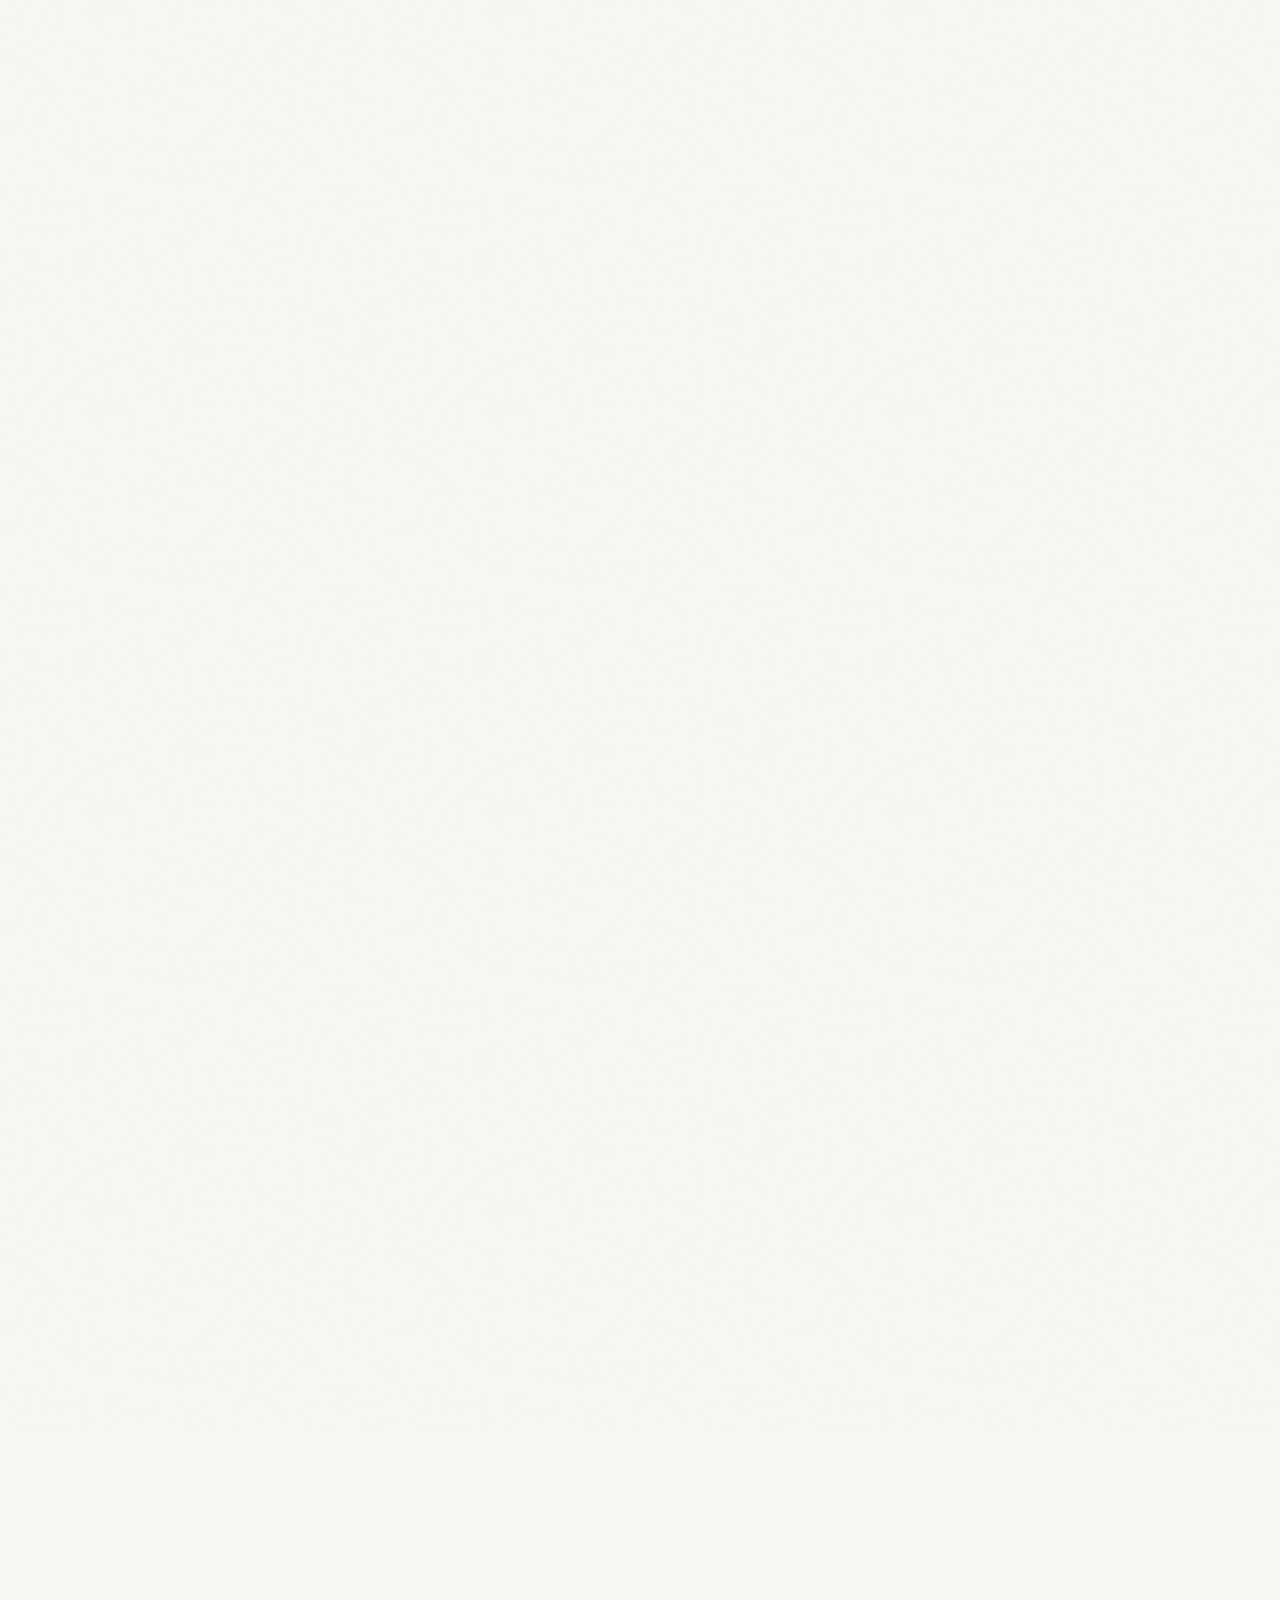
==== commit c8729cf9: "update v4" ====
--- a/booking.html
+++ b/booking.html
@@ -19,6 +19,1010 @@
     <!-- Icons -->
     <link rel="stylesheet" href="https://cdnjs.cloudflare.com/ajax/libs/font-awesome/6.5.0/css/all.min.css">
     <link rel="stylesheet" href="https://cdn.jsdelivr.net/npm/bootstrap-icons@1.11.3/font/bootstrap-icons.css">
+
+    <style>
+        /* Modal & Dropdown Styles */
+        .modal-overlay {
+            display: none;
+            position: fixed;
+            top: 0;
+            left: 0;
+            right: 0;
+            bottom: 0;
+            background: rgba(0, 0, 0, 0.5);
+            z-index: 999;
+            animation: fadeIn 0.2s ease-out;
+        }
+
+        .modal-overlay.active {
+            display: block;
+        }
+
+        @keyframes fadeIn {
+            from { opacity: 0; }
+            to { opacity: 1; }
+        }
+
+        .modal-content {
+            position: fixed;
+            bottom: 0;
+            left: 0;
+            right: 0;
+            background: #fff;
+            border-radius: 20px 20px 0 0;
+            max-width: 500px;
+            margin: 0 auto;
+            z-index: 1000;
+            animation: slideUp 0.3s ease-out;
+            max-height: 90vh;
+            overflow-y: auto;
+        }
+
+        @keyframes slideUp {
+            from { transform: translateY(100%); }
+            to { transform: translateY(0); }
+        }
+
+        .modal-header {
+            display: flex;
+            justify-content: space-between;
+            align-items: center;
+            padding: 1rem 1rem;
+            border-bottom: 1px solid #f0f0f0;
+            position: sticky;
+            top: 0;
+            background: #fff;
+        }
+
+        .modal-header h2 {
+            margin: 0;
+            font-family: 'Cormorant Garamond', serif;
+            font-size: 1.2rem;
+            color: var(--primary);
+        }
+
+        .modal-close-btn {
+            background: none;
+            border: none;
+            font-size: 1.5rem;
+            cursor: pointer;
+            color: #999;
+            padding: 0;
+            width: 32px;
+            height: 32px;
+            display: flex;
+            align-items: center;
+            justify-content: center;
+            transition: all 0.2s;
+        }
+
+        .modal-close-btn:hover {
+            color: var(--primary);
+        }
+
+        /* Calendar Modal — compact centered card */
+        #datePickerModal .modal-content {
+            position: fixed;
+            top: 50%;
+            left: 50%;
+            transform: translate(-50%, -50%);
+            bottom: auto;
+            right: auto;
+            border-radius: 16px;
+            width: calc(100% - 2rem);
+            max-width: 360px;
+            max-height: 92vh;
+            animation: popIn 0.2s ease-out;
+        }
+
+        .calendar-picker {
+            padding: 1rem 1rem 0.5rem;
+        }
+
+        .calendar-header {
+            display: flex;
+            align-items: center;
+            justify-content: space-between;
+            margin-bottom: 0.75rem;
+        }
+
+        .calendar-nav-btn {
+            background: none;
+            border: none;
+            cursor: pointer;
+            color: var(--primary);
+            font-size: 1.1rem;
+            padding: 0;
+            width: 30px;
+            height: 30px;
+            display: flex;
+            align-items: center;
+            justify-content: center;
+            transition: all 0.2s;
+        }
+
+        .calendar-nav-btn:hover {
+            background: rgba(140, 94, 88, 0.1);
+            border-radius: 50%;
+        }
+
+        .calendar-month-label {
+            font-family: 'Cormorant Garamond', serif;
+            font-size: 1.05rem;
+            color: var(--dark);
+            font-weight: 600;
+        }
+
+        .calendar-weekdays {
+            display: grid;
+            grid-template-columns: repeat(7, 1fr);
+            gap: 3px;
+            margin-bottom: 0.4rem;
+        }
+
+        .calendar-weekday {
+            text-align: center;
+            font-size: 0.68rem;
+            color: var(--text-muted);
+            font-weight: 600;
+            padding: 0.3rem 0;
+        }
+
+        .calendar-days {
+            display: grid;
+            grid-template-columns: repeat(7, 1fr);
+            gap: 3px;
+        }
+
+        .calendar-day {
+            aspect-ratio: 1;
+            display: flex;
+            align-items: center;
+            justify-content: center;
+            border-radius: 6px;
+            font-size: 0.8rem;
+            font-weight: 500;
+            cursor: pointer;
+            transition: all 0.15s;
+            background: #f5f0eb;
+            color: var(--dark);
+        }
+
+        .calendar-day.available:hover {
+            background: rgba(140, 94, 88, 0.15);
+        }
+
+        .calendar-day.selected {
+            background: var(--primary);
+            color: #fff;
+            font-weight: 700;
+            box-shadow: 0 0 0 2px rgba(140, 94, 88, 0.3);
+        }
+
+        .calendar-day.booked {
+            background: #d9534f;
+            color: #fff;
+            cursor: not-allowed;
+        }
+
+        .calendar-day.past {
+            background: #ececec;
+            color: #aaa;
+            cursor: not-allowed;
+            opacity: 0.5;
+        }
+
+        .calendar-day.empty {
+            cursor: default;
+            background: transparent;
+        }
+
+        /* Calendar confirm area */
+        .calendar-confirm-area {
+            padding: 0.5rem 1rem 1rem;
+        }
+
+        .calendar-confirm-area .modal-confirm-btn:disabled {
+            opacity: 0.4;
+            cursor: not-allowed;
+            transform: none !important;
+            box-shadow: none !important;
+        }
+
+        /* Calendar Legend */
+        .calendar-legend {
+            display: flex;
+            justify-content: center;
+            gap: 0.9rem;
+            padding: 0.5rem 1rem 0.6rem;
+            border-top: 1px solid #f0f0f0;
+            flex-wrap: wrap;
+        }
+
+        .legend-item {
+            display: flex;
+            align-items: center;
+            gap: 0.35rem;
+            font-size: 0.7rem;
+            color: var(--text-muted);
+            font-weight: 500;
+        }
+
+        .legend-dot {
+            width: 8px;
+            height: 8px;
+            border-radius: 50%;
+            flex-shrink: 0;
+        }
+
+        .legend-booked   { background: #d9534f; }
+        .legend-selected { background: var(--primary); }
+        .legend-available { background: #f5f0eb; border: 1.5px solid #ccc; }
+
+        /* Time Picker Modal — compact centered card */
+        #timePickerModal .modal-content {
+            position: fixed;
+            top: 50%;
+            left: 50%;
+            transform: translate(-50%, -50%);
+            bottom: auto;
+            right: auto;
+            border-radius: 16px;
+            width: calc(100% - 2rem);
+            max-width: 320px;
+            animation: popIn 0.2s ease-out;
+        }
+
+        @keyframes popIn {
+            from { opacity: 0; transform: translate(-50%, -48%) scale(0.96); }
+            to   { opacity: 1; transform: translate(-50%, -50%) scale(1); }
+        }
+
+        .time-picker-modal {
+            padding: 1rem 1.25rem 1.25rem;
+        }
+
+        .time-picker-columns {
+            display: flex;
+            align-items: center;
+            gap: 0;
+        }
+
+        .time-picker-col {
+            flex: 1;
+            display: flex;
+            flex-direction: column;
+            align-items: center;
+            gap: 0.4rem;
+        }
+
+        .time-picker-col-label {
+            font-size: 0.7rem;
+            font-weight: 700;
+            color: var(--text-muted);
+            text-transform: uppercase;
+            letter-spacing: 0.08em;
+        }
+
+        .time-colon {
+            font-family: 'Cormorant Garamond', serif;
+            font-size: 1.8rem;
+            font-weight: 700;
+            color: var(--primary);
+            padding: 0 0.25rem;
+            padding-top: 1.2rem;
+            align-self: center;
+        }
+
+        .scroll-picker {
+            background: #faf9f7;
+            border-radius: 10px;
+            overflow: hidden;
+            position: relative;
+            width: 100%;
+        }
+
+        .scroll-picker-container {
+            height: 150px;
+            overflow-y: scroll;
+            display: flex;
+            flex-direction: column;
+            padding: 50px 0;
+            scroll-behavior: smooth;
+            scroll-snap-type: y mandatory;
+            scrollbar-width: none;
+        }
+
+        .scroll-picker-container::-webkit-scrollbar { display: none; }
+
+        .scroll-picker-item {
+            height: 50px;
+            display: flex;
+            align-items: center;
+            justify-content: center;
+            font-size: 1.1rem;
+            font-weight: 600;
+            color: #bbb;
+            cursor: pointer;
+            scroll-snap-align: center;
+            transition: all 0.1s;
+            flex-shrink: 0;
+        }
+
+        .scroll-picker-item.active {
+            color: var(--primary);
+            font-size: 1.35rem;
+            font-weight: 700;
+        }
+
+        .scroll-picker-overlay {
+            position: absolute;
+            top: 0; left: 0; right: 0; bottom: 0;
+            pointer-events: none;
+            background: linear-gradient(180deg,
+                rgba(250,249,247,0.9) 0%,
+                transparent 25%,
+                transparent 75%,
+                rgba(250,249,247,0.9) 100%);
+            border-radius: 10px;
+        }
+
+        .scroll-picker-center {
+            position: absolute;
+            top: 50%; left: 0; right: 0;
+            height: 50px;
+            transform: translateY(-50%);
+            border-top: 1.5px solid var(--primary);
+            border-bottom: 1.5px solid var(--primary);
+            pointer-events: none;
+            background: rgba(140, 94, 88, 0.04);
+        }
+
+        .time-period-badge {
+            text-align: center;
+            margin-top: 0.9rem;
+            margin-bottom: 0.25rem;
+        }
+
+        .time-period-badge span {
+            display: inline-block;
+            background: rgba(140,94,88,0.1);
+            color: var(--primary);
+            padding: 0.3rem 1rem;
+            border-radius: 20px;
+            font-family: 'Cormorant Garamond', serif;
+            font-size: 1.15rem;
+            font-weight: 700;
+            letter-spacing: 0.04em;
+        }
+
+        /* Input Display */
+        .input-display {
+            padding: 1rem;
+            background: #faf9f7;
+            border-radius: 8px;
+            border-left: 3px solid var(--primary);
+            color: var(--dark);
+            font-size: 0.95rem;
+        }
+
+        .input-display strong {
+            color: var(--primary);
+        }
+
+        /* Confirm Button */
+        .modal-confirm-btn {
+            width: 100%;
+            padding: 0.75rem;
+            background: var(--primary);
+            color: #fff;
+            border: none;
+            border-radius: 8px;
+            font-size: 0.95rem;
+            font-weight: 600;
+            cursor: pointer;
+            margin-top: 1rem;
+            transition: all 0.2s;
+            font-family: 'Plus Jakarta Sans', sans-serif;
+        }
+
+        .modal-confirm-btn:hover {
+            background: #6b4940;
+            transform: translateY(-2px);
+            box-shadow: 0 4px 12px rgba(140, 94, 88, 0.3);
+        }
+
+        .modal-confirm-btn:active {
+            transform: translateY(0);
+        }
+
+        /* Input Field Click */
+        .input-field-clickable {
+            cursor: pointer !important;
+            background: #faf9f7 !important;
+            border: 2px solid #ddd !important;
+            transition: all 0.2s !important;
+        }
+
+        .input-field-clickable:hover {
+            border-color: var(--primary) !important;
+            box-shadow: 0 0 0 3px rgba(140, 94, 88, 0.1) !important;
+        }
+
+        .input-field-clickable:focus {
+            outline: none !important;
+            border-color: var(--primary) !important;
+            box-shadow: 0 0 0 3px rgba(140, 94, 88, 0.1) !important;
+        }
+
+        /* Info box for selected values */
+        .selected-info-box {
+            margin-top: 0.75rem;
+            padding: 0.75rem;
+            background: #faf9f7;
+            border-left: 3px solid var(--primary);
+            border-radius: 4px;
+            color: var(--dark);
+            font-size: 0.9rem;
+            display: none;
+        }
+
+        .selected-info-box.show {
+            display: block;
+        }
+
+        .selected-info-box strong {
+            color: var(--primary);
+        }
+
+        /* Venue Autocomplete */
+        .venue-search-wrapper {
+            position: relative;
+            z-index: 100;
+        }
+
+        .venue-search-wrapper input[type="text"] {
+            padding-right: 2.5rem;
+            width: 100%;
+            box-sizing: border-box;
+        }
+
+        .venue-search-icon {
+            position: absolute;
+            right: 0.85rem;
+            top: 50%;
+            transform: translateY(-50%);
+            color: var(--text-muted);
+            font-size: 1rem;
+            pointer-events: none;
+        }
+
+        .venue-search-spinner {
+            position: absolute;
+            right: 0.85rem;
+            top: 50%;
+            transform: translateY(-50%);
+            width: 16px;
+            height: 16px;
+            border: 2px solid #ddd;
+            border-top-color: var(--primary);
+            border-radius: 50%;
+            animation: spin 0.7s linear infinite;
+            display: none;
+        }
+
+        @keyframes spin { to { transform: translateY(-50%) rotate(360deg); } }
+
+        /* Prevent form sections from clipping the venue dropdown */
+        #step2 {
+            overflow: visible !important;
+        }
+        .form-group:has(#venueWrapper) {
+            overflow: visible;
+            position: relative;
+            z-index: 50;
+        }
+
+
+        .venue-dropdown {
+            position: absolute;
+            top: calc(100% + 4px);
+            left: 0;
+            right: 0;
+            background: #fff;
+            border: 1.5px solid #e0d8d3;
+            border-radius: 10px;
+            box-shadow: 0 8px 24px rgba(0,0,0,0.12);
+            z-index: 9999;
+            max-height: 240px;
+            overflow-y: auto;
+            display: none;
+        }
+
+        .venue-dropdown.open { display: block; }
+
+        .venue-option {
+            padding: 0.7rem 1rem;
+            cursor: pointer;
+            border-bottom: 1px solid #f5f0eb;
+            transition: background 0.15s;
+            display: flex;
+            align-items: flex-start;
+            gap: 0.6rem;
+        }
+
+        .venue-option:last-child { border-bottom: none; }
+        .venue-option:hover, .venue-option.focused { background: #faf5f0; }
+
+        .venue-option-icon {
+            color: var(--primary);
+            font-size: 0.95rem;
+            margin-top: 0.15rem;
+            flex-shrink: 0;
+        }
+
+        .venue-option-text { flex: 1; }
+
+        .venue-option-name {
+            font-size: 0.88rem;
+            font-weight: 600;
+            color: var(--dark);
+            margin-bottom: 0.1rem;
+        }
+
+        .venue-option-address {
+            font-size: 0.76rem;
+            color: var(--text-muted);
+            line-height: 1.3;
+        }
+
+        .venue-option-prov {
+            font-size: 0.7rem;
+            font-weight: 700;
+            color: var(--primary);
+            background: rgba(140,94,88,0.1);
+            padding: 0.1rem 0.45rem;
+            border-radius: 20px;
+            display: inline-block;
+            margin-top: 0.25rem;
+        }
+
+        /* Selected badge */
+        .venue-selected-badge {
+            display: none;
+            margin-top: 0.6rem;
+            padding: 0.65rem 0.9rem;
+            background: rgba(140,94,88,0.07);
+            border: 1.5px solid rgba(140,94,88,0.2);
+            border-radius: 8px;
+            gap: 0.6rem;
+            align-items: flex-start;
+        }
+
+        .venue-selected-badge.show {
+            display: flex;
+        }
+
+        .venue-selected-badge > i {
+            color: #2a7a3b;
+            font-size: 1rem;
+            margin-top: 0.15rem;
+            flex-shrink: 0;
+        }
+
+        .venue-badge-detail {
+            flex: 1;
+            display: flex;
+            flex-direction: column;
+            gap: 0.1rem;
+        }
+
+        .venue-badge-name {
+            font-size: 0.88rem;
+            font-weight: 700;
+            color: var(--dark);
+        }
+
+        .venue-badge-addr {
+            font-size: 0.78rem;
+            color: var(--text-muted);
+            line-height: 1.3;
+        }
+
+        .venue-badge-prov {
+            display: inline-block;
+            margin-top: 0.25rem;
+            font-size: 0.7rem;
+            font-weight: 700;
+            color: var(--primary);
+            background: rgba(140,94,88,0.12);
+            padding: 0.1rem 0.5rem;
+            border-radius: 20px;
+            width: fit-content;
+        }
+
+        .venue-clear-btn {
+            background: none;
+            border: none;
+            cursor: pointer;
+            color: #bbb;
+            font-size: 1rem;
+            padding: 0;
+            line-height: 1;
+            transition: color 0.15s;
+            flex-shrink: 0;
+        }
+
+        .venue-clear-btn:hover { color: #d9534f; }
+
+        /* Fallback province selector */
+        .venue-province-fallback {
+            display: none;
+            margin-top: 0.6rem;
+            padding: 0.65rem 0.9rem;
+            background: #fff8e6;
+            border: 1.5px solid #f0c040;
+            border-radius: 8px;
+            font-size: 0.82rem;
+            color: #7a5c00;
+            gap: 0.5rem;
+            align-items: center;
+            flex-wrap: wrap;
+        }
+
+        .venue-province-fallback.show { display: flex; }
+
+        .venue-province-fallback select {
+            margin-top: 0.4rem;
+            width: 100%;
+            padding: 0.5rem 0.75rem;
+            border: 1.5px solid #e0d8d3;
+            border-radius: 6px;
+            font-size: 0.85rem;
+            background: #fff;
+            color: var(--dark);
+            cursor: pointer;
+        }
+
+        .venue-no-result {
+            padding: 0.85rem 1rem;
+            font-size: 0.85rem;
+            color: var(--text-muted);
+            text-align: center;
+        }
+
+        .legend-booked   { background: #d9534f; }
+        .legend-selected { background: var(--primary); }
+        .legend-available { background: #f5f0eb; border: 1.5px solid #ccc; }
+
+        /* Time Picker Modal — compact centered card */
+        #timePickerModal .modal-content {
+            position: fixed;
+            top: 50%;
+            left: 50%;
+            transform: translate(-50%, -50%);
+            bottom: auto;
+            right: auto;
+            border-radius: 16px;
+            width: calc(100% - 2rem);
+            max-width: 320px;
+            animation: popIn 0.2s ease-out;
+        }
+
+        @keyframes popIn {
+            from { opacity: 0; transform: translate(-50%, -48%) scale(0.96); }
+            to   { opacity: 1; transform: translate(-50%, -50%) scale(1); }
+        }
+
+        .time-picker-modal {
+            padding: 1rem 1.25rem 1.25rem;
+        }
+
+        .time-picker-columns {
+            display: flex;
+            align-items: center;
+            gap: 0;
+        }
+
+        .time-picker-col {
+            flex: 1;
+            display: flex;
+            flex-direction: column;
+            align-items: center;
+            gap: 0.4rem;
+        }
+
+        .time-picker-col-label {
+            font-size: 0.7rem;
+            font-weight: 700;
+            color: var(--text-muted);
+            text-transform: uppercase;
+            letter-spacing: 0.08em;
+        }
+
+        .time-colon {
+            font-family: 'Cormorant Garamond', serif;
+            font-size: 1.8rem;
+            font-weight: 700;
+            color: var(--primary);
+            padding: 0 0.25rem;
+            padding-top: 1.2rem;
+            align-self: center;
+        }
+
+        .scroll-picker {
+            background: #faf9f7;
+            border-radius: 10px;
+            overflow: hidden;
+            position: relative;
+            width: 100%;
+        }
+
+        .scroll-picker-container {
+            height: 150px;
+            overflow-y: scroll;
+            display: flex;
+            flex-direction: column;
+            padding: 50px 0;
+            scroll-behavior: smooth;
+            scroll-snap-type: y mandatory;
+            scrollbar-width: none;
+        }
+
+        .scroll-picker-container::-webkit-scrollbar { display: none; }
+
+        .scroll-picker-item {
+            height: 50px;
+            display: flex;
+            align-items: center;
+            justify-content: center;
+            font-size: 1.1rem;
+            font-weight: 600;
+            color: #bbb;
+            cursor: pointer;
+            scroll-snap-align: center;
+            transition: all 0.1s;
+            flex-shrink: 0;
+        }
+
+        .scroll-picker-item.active {
+            color: var(--primary);
+            font-size: 1.35rem;
+            font-weight: 700;
+        }
+
+        .scroll-picker-overlay {
+            position: absolute;
+            top: 0; left: 0; right: 0; bottom: 0;
+            pointer-events: none;
+            background: linear-gradient(180deg,
+                rgba(250,249,247,0.9) 0%,
+                transparent 25%,
+                transparent 75%,
+                rgba(250,249,247,0.9) 100%);
+            border-radius: 10px;
+        }
+
+        .scroll-picker-center {
+            position: absolute;
+            top: 50%; left: 0; right: 0;
+            height: 50px;
+            transform: translateY(-50%);
+            border-top: 1.5px solid var(--primary);
+            border-bottom: 1.5px solid var(--primary);
+            pointer-events: none;
+            background: rgba(140, 94, 88, 0.04);
+        }
+
+        .time-period-badge {
+            text-align: center;
+            margin-top: 0.9rem;
+            margin-bottom: 0.25rem;
+        }
+
+        .time-period-badge span {
+            display: inline-block;
+            background: rgba(140,94,88,0.1);
+            color: var(--primary);
+            padding: 0.3rem 1rem;
+            border-radius: 20px;
+            font-family: 'Cormorant Garamond', serif;
+            font-size: 1.15rem;
+            font-weight: 700;
+            letter-spacing: 0.04em;
+        }
+
+        /* Input Display */
+        .input-display {
+            padding: 1rem;
+            background: #faf9f7;
+            border-radius: 8px;
+            border-left: 3px solid var(--primary);
+            color: var(--dark);
+            font-size: 0.95rem;
+        }
+
+        .input-display strong {
+            color: var(--primary);
+        }
+
+        /* Confirm Button */
+        .modal-confirm-btn {
+            width: 100%;
+            padding: 0.75rem;
+            background: var(--primary);
+            color: #fff;
+            border: none;
+            border-radius: 8px;
+            font-size: 0.95rem;
+            font-weight: 600;
+            cursor: pointer;
+            margin-top: 1rem;
+            transition: all 0.2s;
+            font-family: 'Plus Jakarta Sans', sans-serif;
+        }
+
+        .modal-confirm-btn:hover {
+            background: #6b4940;
+            transform: translateY(-2px);
+            box-shadow: 0 4px 12px rgba(140, 94, 88, 0.3);
+        }
+
+        .modal-confirm-btn:active {
+            transform: translateY(0);
+        }
+
+        /* Input Field Click */
+        .input-field-clickable {
+            cursor: pointer !important;
+            background: #faf9f7 !important;
+            border: 2px solid #ddd !important;
+            transition: all 0.2s !important;
+        }
+
+        .input-field-clickable:hover {
+            border-color: var(--primary) !important;
+            box-shadow: 0 0 0 3px rgba(140, 94, 88, 0.1) !important;
+        }
+
+        .input-field-clickable:focus {
+            outline: none !important;
+            border-color: var(--primary) !important;
+            box-shadow: 0 0 0 3px rgba(140, 94, 88, 0.1) !important;
+        }
+
+        /* Info box for selected values */
+        .selected-info-box {
+            margin-top: 0.75rem;
+            padding: 0.75rem;
+            background: #faf9f7;
+            border-left: 3px solid var(--primary);
+            border-radius: 4px;
+            color: var(--dark);
+            font-size: 0.9rem;
+            display: none;
+        }
+
+        .selected-info-box.show {
+            display: block;
+        }
+
+        .selected-info-box strong {
+            color: var(--primary);
+        }
+
+        /* Venue Autocomplete */
+        .venue-search-wrapper {
+            position: relative;
+            z-index: 100;
+        }
+
+        .venue-search-wrapper input {
+            padding-right: 2.5rem;
+        }
+
+        .venue-search-icon {
+            position: absolute;
+            right: 0.85rem;
+            top: 50%;
+            transform: translateY(-50%);
+            color: var(--text-muted);
+            font-size: 1rem;
+            pointer-events: none;
+        }
+
+        .venue-search-spinner {
+            position: absolute;
+            right: 0.85rem;
+            top: 50%;
+            transform: translateY(-50%);
+            width: 16px;
+            height: 16px;
+            border: 2px solid #ddd;
+            border-top-color: var(--primary);
+            border-radius: 50%;
+            animation: spin 0.7s linear infinite;
+            display: none;
+        }
+
+        @keyframes spin { to { transform: translateY(-50%) rotate(360deg); } }
+
+        /* Prevent form sections from clipping the venue dropdown */
+        #step2 {
+            overflow: visible !important;
+        }
+        .form-group:has(#venueWrapper) {
+            overflow: visible;
+            position: relative;
+            z-index: 50;
+        }
+
+
+        .venue-dropdown {
+            position: absolute;
+            top: calc(100% + 4px);
+            left: 0;
+            right: 0;
+            background: #fff;
+            border: 1.5px solid #e0d8d3;
+            border-radius: 10px;
+            box-shadow: 0 8px 24px rgba(0,0,0,0.12);
+            z-index: 9999;
+            max-height: 220px;
+            overflow-y: auto;
+            display: none;
+        }
+
+        .venue-dropdown.open { display: block; }
+
+        .venue-option {
+            padding: 0.7rem 1rem;
+            cursor: pointer;
+            border-bottom: 1px solid #f5f0eb;
+            transition: background 0.15s;
+        }
+
+        .venue-option:last-child { border-bottom: none; }
+
+        .venue-option:hover, .venue-option.focused {
+            background: #faf5f0;
+        }
+
+        .venue-option-name {
+            font-size: 0.9rem;
+            font-weight: 600;
+            color: var(--dark);
+            margin-bottom: 0.15rem;
+        }
+
+        .venue-option-address {
+            font-size: 0.78rem;
+            color: var(--text-muted);
+            line-height: 1.3;
+        }
+
+        .venue-selected-badge {
+            display: none;
+            margin-top: 0.5rem;
+            padding: 0.5rem 0.85rem;
+            background: rgba(140,94,88,0.07);
+            border-left: 3px solid var(--primary);
+            border-radius: 4px;
+            font-size: 0.82rem;
+            color: var(--dark);
+        }
+
+        .venue-selected-badge.show { display: flex; gap: 0.5rem; align-items: flex-start; }
+
+        .venue-selected-badge i { color: var(--primary); margin-top: 0.1rem; flex-shrink: 0; }
+
+        .venue-no-result {
+            padding: 0.85rem 1rem;
+            font-size: 0.85rem;
+            color: var(--text-muted);
+            text-align: center;
+        }
+    </style>
 </head>
 <body>
     <!-- Header -->
@@ -53,7 +1057,7 @@
                 </div>
                 <div id="userMenu" style="display: none; gap: 1rem;">
                     <a href="booking.html">Booking</a>
-                    <a href="tracking.html">Tracking</a>
+                    <a href="tracking.html">Progres</a>
                     <a href="#" onclick="handleLogout(event)">Logout</a>
                     <span id="userNameDisplay"></span>
                 </div>
@@ -101,86 +1105,135 @@
                     <div class="form-section" id="step2" style="margin-top: 2rem; padding-top: 2rem; border-top: 2px solid var(--secondary);">
                         <h3 style="color: var(--primary); font-family: 'Cormorant Garamond', serif; font-size: 1.3rem; margin-bottom: 1.5rem;">Rincian Acara</h3>
 
-                        <div class="form-grid">
-                            <div class="form-group">
-                                <label for="booking-date">Tanggal Pernikahan *</label>
-                                <input type="date" id="booking-date" name="date" required>
+                        <!-- Date Picker -->
+                        <div class="form-group" style="margin-bottom: 2rem;">
+                            <label for="datePickerInput">Tanggal Pernikahan *</label>
+                            <input 
+                                type="text" 
+                                id="datePickerInput" 
+                                class="input-field-clickable"
+                                placeholder="Klik untuk pilih tanggal" 
+                                readonly
+                                style="padding: 0.75rem; border-radius: 8px; font-size: 0.95rem;"
+                            >
+                            <input type="hidden" id="booking-date" name="date" required>
+                            <p style="color:var(--text-muted); font-size:0.82rem; margin-top:0.5rem;"><i class="bi bi-info-circle"></i> Klik untuk memilih tanggal. Tanggal merah sudah dibooking orang lain.</p>
+                        </div>
+
+                        <!-- Time Picker -->
+                        <div class="form-group" style="margin-bottom: 2rem;">
+                            <label for="timePickerInput">Jam Acara *</label>
+                            <input 
+                                type="text" 
+                                id="timePickerInput" 
+                                class="input-field-clickable"
+                                placeholder="Klik untuk pilih jam" 
+                                readonly
+                                style="padding: 0.75rem; border-radius: 8px; font-size: 0.95rem;"
+                            >
+                            <input type="hidden" id="booking-time" name="time" required>
+                            <p style="color:var(--text-muted); font-size:0.82rem; margin-top:0.5rem;"><i class="bi bi-info-circle"></i> Klik untuk memilih jam acara.</p>
+                        </div>
+
+                        <!-- Venue + Location unified search -->
+                        <div class="form-group">
+                            <label for="venueSearch">Venue / Lokasi Acara *</label>
+                            <div class="venue-search-wrapper" id="venueWrapper">
+                                <input
+                                    type="text"
+                                    id="venueSearch"
+                                    autocomplete="off"
+                                    placeholder="Ketik nama hotel, gedung, atau alamat venue..."
+                                >
+                                <i class="bi bi-geo-alt venue-search-icon" id="venueIcon"></i>
+                                <div class="venue-search-spinner" id="venueSpinner"></div>
+                                <div class="venue-dropdown" id="venueDropdown"></div>
                             </div>
-                            <div class="form-group">
-                                <label for="booking-location">Lokasi Acara *</label>
-                                <input type="text" id="booking-location" name="location" placeholder="Kota/Tempat acara" required>
+                            <!-- hidden fields consumed by form submission -->
+                            <input type="hidden" id="booking-venue"    name="venue">
+                            <input type="hidden" id="booking-location" name="location" required>
+
+                            <!-- Result badge -->
+                            <div class="venue-selected-badge" id="venueSelectedBadge">
+                                <i class="bi bi-check-circle-fill"></i>
+                                <div class="venue-badge-detail">
+                                    <span class="venue-badge-name"  id="venueSelectedName"></span>
+                                    <span class="venue-badge-addr"  id="venueSelectedAddr"></span>
+                                    <span class="venue-badge-prov"  id="venueSelectedProv"></span>
+                                </div>
+                                <button type="button" class="venue-clear-btn" id="venueClearBtn" title="Hapus pilihan">
+                                    <i class="bi bi-x"></i>
+                                </button>
                             </div>
-                        </div>
-
-                        <div class="form-group">
-                            <label for="booking-venue">Nama Venue/Tempat (Opsional)</label>
-                            <input type="text" id="booking-venue" name="venue" placeholder="Nama hotel, gedung, atau venue">
+
+                            <!-- Fallback province selector — only shown when auto-detect fails -->
+                            <div class="venue-province-fallback" id="venueFallback">
+                                <i class="bi bi-exclamation-circle"></i>
+                                Provinsi tidak terdeteksi otomatis. Pilih manual:
+                                <select id="venueFallbackSelect">
+                                    <option value="">-- Pilih Provinsi --</option>
+                                    <option>Aceh</option><option>Sumatera Utara</option>
+                                    <option>Sumatera Barat</option><option>Riau</option>
+                                    <option>Kepulauan Riau</option><option>Jambi</option>
+                                    <option>Bengkulu</option><option>Sumatera Selatan</option>
+                                    <option>Kepulauan Bangka Belitung</option><option>Lampung</option>
+                                    <option>DKI Jakarta</option><option>Jawa Barat</option>
+                                    <option>Banten</option><option>Jawa Tengah</option>
+                                    <option>DI Yogyakarta</option><option>Jawa Timur</option>
+                                    <option>Bali</option><option>Nusa Tenggara Barat</option>
+                                    <option>Nusa Tenggara Timur</option><option>Kalimantan Barat</option>
+                                    <option>Kalimantan Tengah</option><option>Kalimantan Selatan</option>
+                                    <option>Kalimantan Timur</option><option>Kalimantan Utara</option>
+                                    <option>Sulawesi Utara</option><option>Gorontalo</option>
+                                    <option>Sulawesi Tengah</option><option>Sulawesi Barat</option>
+                                    <option>Sulawesi Selatan</option><option>Sulawesi Tenggara</option>
+                                    <option>Maluku</option><option>Maluku Utara</option>
+                                    <option>Papua Barat</option><option>Papua Barat Daya</option>
+                                    <option>Papua</option><option>Papua Selatan</option>
+                                    <option>Papua Tengah</option><option>Papua Pegunungan</option>
+                                </select>
+                            </div>
+                            <p style="color:var(--text-muted); font-size:0.82rem; margin-top:0.5rem;">
+                                <i class="bi bi-info-circle"></i> Ketik minimal 3 karakter untuk mencari. Provinsi akan terdeteksi otomatis.
+                            </p>
                         </div>
 
                         <div class="form-group">
                             <label for="booking-guests">Jumlah Tamu (estimasi) *</label>
                             <input type="number" id="booking-guests" name="guests" min="50" placeholder="Minimal 50 orang" required>
                         </div>
-
-                        <div class="form-group">
-                            <label for="booking-time">Jam Acara *</label>
-                            <input type="time" id="booking-time" name="time" required>
-                        </div>
                     </div>
 
                     <!-- Step 3: Packages -->
                     <div class="form-section" id="step3" style="margin-top: 2rem; padding-top: 2rem; border-top: 2px solid var(--secondary);">
                         <h3 style="color: var(--primary); font-family: 'Cormorant Garamond', serif; font-size: 1.3rem; margin-bottom: 1.5rem;">Paket yang Diinginkan</h3>
-
-                        <div class="form-group">
-                            <label for="booking-package">Pilih Paket Utama *</label>
-                            <select id="booking-package" name="package" required>
-                                <option value="">-- Pilih Paket --</option>
-                                <option value="catering">Catering Eksklusif</option>
-                                <option value="makeup">MUA by Loka Team - Soft Glam</option>
-                                <option value="fotografi">Fotografer Premium</option>
-                                <option value="dekorasi">Dekorasi Minimalis</option>
-                                <option value="entertainment">Entertainment & MC Profesional</option>
-                                <option value="undangan">Undangan Desain Custom</option>
-                            </select>
-                        </div>
-
-                        <div class="form-group">
-                            <label style="display: flex; align-items: center;">
-                                <input type="checkbox" id="booking-multiple" name="multiple" style="margin-right: 0.5rem;">
-                                <span>Saya ingin pesan lebih dari satu paket (bundle multi-layanan)</span>
-                            </label>
-                            <p id="multiPackageNote" style="color: var(--text-muted); font-size: 0.9rem; margin-top: 0.5rem;">
-                                Centang jika Anda ingin memilih setidaknya 2 layanan sekaligus. Estimasi harga akan ditampilkan berdasarkan semua paket yang dipilih.
-                            </p>
-                        </div>
-
-                        <div id="additionalPackages" style="display: none; margin-top: 1rem;">
-                            <p style="color: var(--text-muted); font-size: 0.9rem; margin-bottom: 1rem;">Pilih minimal 2 paket tambahan untuk paket bundle:</p>
-                            <div style="display: grid; grid-template-columns: repeat(auto-fit, minmax(150px, 1fr)); gap: 1rem;">
-                                <label style="display: flex; align-items: center;">
-                                    <input type="checkbox" name="packages" value="catering">
-                                    <span style="margin-left: 0.5rem;">Catering</span>
+                        <p style="color: var(--text-muted); font-size: 0.9rem; margin-bottom: 1rem;">Pilih satu atau lebih layanan yang Anda inginkan:</p>
+
+                        <div id="additionalPackages" style="margin-top: 0.5rem;">
+                            <div style="display: grid; grid-template-columns: repeat(auto-fit, minmax(180px, 1fr)); gap: 1rem;">
+                                <label style="display: flex; align-items: center; gap: 0.5rem; cursor: pointer;">
+                                    <input type="checkbox" name="packages" value="catering" id="pkg-catering">
+                                    <span>Catering Eksklusif</span>
                                 </label>
-                                <label style="display: flex; align-items: center;">
-                                    <input type="checkbox" name="packages" value="makeup">
-                                    <span style="margin-left: 0.5rem;">Makeup Artist</span>
+                                <label style="display: flex; align-items: center; gap: 0.5rem; cursor: pointer;">
+                                    <input type="checkbox" name="packages" value="makeup" id="pkg-makeup">
+                                    <span>MUA by Loka Team</span>
                                 </label>
-                                <label style="display: flex; align-items: center;">
-                                    <input type="checkbox" name="packages" value="fotografi">
-                                    <span style="margin-left: 0.5rem;">Fotografer</span>
+                                <label style="display: flex; align-items: center; gap: 0.5rem; cursor: pointer;">
+                                    <input type="checkbox" name="packages" value="fotografi" id="pkg-fotografi">
+                                    <span>Fotografer Premium</span>
                                 </label>
-                                <label style="display: flex; align-items: center;">
-                                    <input type="checkbox" name="packages" value="dekorasi">
-                                    <span style="margin-left: 0.5rem;">Dekorasi</span>
+                                <label style="display: flex; align-items: center; gap: 0.5rem; cursor: pointer;">
+                                    <input type="checkbox" name="packages" value="dekorasi" id="pkg-dekorasi">
+                                    <span>Dekorasi Minimalis</span>
                                 </label>
-                                <label style="display: flex; align-items: center;">
-                                    <input type="checkbox" name="packages" value="entertainment">
-                                    <span style="margin-left: 0.5rem;">Entertainment</span>
+                                <label style="display: flex; align-items: center; gap: 0.5rem; cursor: pointer;">
+                                    <input type="checkbox" name="packages" value="entertainment" id="pkg-entertainment">
+                                    <span>Entertainment & MC</span>
                                 </label>
-                                <label style="display: flex; align-items: center;">
-                                    <input type="checkbox" name="packages" value="undangan">
-                                    <span style="margin-left: 0.5rem;">Undangan</span>
+                                <label style="display: flex; align-items: center; gap: 0.5rem; cursor: pointer;">
+                                    <input type="checkbox" name="packages" value="undangan" id="pkg-undangan">
+                                    <span>Undangan Desain Custom</span>
                                 </label>
                             </div>
                         </div>
@@ -298,7 +1351,7 @@
                 <ul>
                     <li><a href="paket.html">Katalog Layanan</a></li>
                     <li><a href="booking.html">Booking Online</a></li>
-                    <li><a href="tracking.html">Tracking Progres</a></li>
+                    <li><a href="tracking.html">Progres</a></li>
                 </ul>
             </div>
 
@@ -358,6 +1411,69 @@
             Merapikan mimpi, mewujudkan janji.
         </p>
     </footer>
+
+    <!-- Date Picker Modal -->
+    <div id="datePickerModal" class="modal-overlay">
+        <div class="modal-content">
+            <div class="modal-header">
+                <h2>Pilih Tanggal</h2>
+                <button type="button" class="modal-close-btn" onclick="closeDatePicker()">×</button>
+            </div>
+            <div class="calendar-picker" id="calendarPicker"></div>
+            <div class="calendar-legend">
+                <div class="legend-item">
+                    <span class="legend-dot legend-booked"></span>
+                    <span>Sudah dibooking</span>
+                </div>
+                <div class="legend-item">
+                    <span class="legend-dot legend-selected"></span>
+                    <span>Dipilih</span>
+                </div>
+                <div class="legend-item">
+                    <span class="legend-dot legend-available"></span>
+                    <span>Tersedia</span>
+                </div>
+            </div>
+            <div class="calendar-confirm-area" id="calendarConfirmArea">
+                <button type="button" class="modal-confirm-btn" onclick="confirmDate()" id="calendarConfirmBtn" disabled>
+                    Konfirmasi Tanggal
+                </button>
+            </div>
+        </div>
+    </div>
+
+    <!-- Time Picker Modal -->
+    <div id="timePickerModal" class="modal-overlay">
+        <div class="modal-content">
+            <div class="modal-header">
+                <h2>Pilih Jam</h2>
+                <button type="button" class="modal-close-btn" onclick="closeTimePicker()">×</button>
+            </div>
+            <div class="time-picker-modal">
+                <div class="time-picker-columns">
+                    <div class="time-picker-col">
+                        <span class="time-picker-col-label">Jam</span>
+                        <div class="scroll-picker">
+                            <div class="scroll-picker-container" id="hourScroller"></div>
+                            <div class="scroll-picker-overlay"></div>
+                            <div class="scroll-picker-center"></div>
+                        </div>
+                    </div>
+                    <div class="time-colon">:</div>
+                    <div class="time-picker-col">
+                        <span class="time-picker-col-label">Menit</span>
+                        <div class="scroll-picker">
+                            <div class="scroll-picker-container" id="minuteScroller"></div>
+                            <div class="scroll-picker-overlay"></div>
+                            <div class="scroll-picker-center"></div>
+                        </div>
+                    </div>
+                </div>
+                <div class="time-period-badge" id="timePeriodBadge"><span id="timePeriod">09.00 Pagi</span></div>
+                <button type="button" class="modal-confirm-btn" onclick="confirmTime()">Konfirmasi</button>
+            </div>
+        </div>
+    </div>
 
     <script src="js/main.js"></script>
     <script src="js/auth.js"></script>
@@ -419,14 +1535,302 @@
             }
 
             // Initialize price display
-            const packageId = document.getElementById('booking-package').value;
-            if (packageId && vendorDatabase[packageId]) {
-                const pkg = vendorDatabase[packageId];
-                document.getElementById('selectedPackageLabel').textContent = pkg.title;
-                document.getElementById('selectedPrice').textContent = pkg.price;
-            }
+            updatePriceDisplay();
+
+            // Initialize date & time pickers
+            initDatePicker();
+            initTimePicker();
         });
 
+        // ========== DATE PICKER ==========
+        function initDatePicker() {
+            const monthNames = ['Januari','Februari','Maret','April','Mei','Juni','Juli','Agustus','September','Oktober','November','Desember'];
+            let calYear = new Date().getFullYear();
+            let calMonth = new Date().getMonth();
+
+            function pad(n) { return String(n).padStart(2, '0'); }
+
+            function getBookedDates() {
+                const bookings = JSON.parse(localStorage.getItem('lokaBookings') || '[]');
+                return bookings
+                    .filter(b => b.status !== 'cancelled')
+                    .map(b => b.date);
+            }
+
+            function renderCalendar() {
+                const bookedDates = getBookedDates();
+                const selectedDate = document.getElementById('booking-date').value;
+                const container = document.getElementById('calendarPicker');
+                const today = new Date();
+
+                let html = `
+                    <div class="calendar-header">
+                        <button type="button" class="calendar-nav-btn" onclick="prevMonth()">❮</button>
+                        <span class="calendar-month-label">${monthNames[calMonth]} ${calYear}</span>
+                        <button type="button" class="calendar-nav-btn" onclick="nextMonth()">❯</button>
+                    </div>
+                    <div class="calendar-weekdays">
+                        <div class="calendar-weekday">Min</div>
+                        <div class="calendar-weekday">Sen</div>
+                        <div class="calendar-weekday">Sel</div>
+                        <div class="calendar-weekday">Rab</div>
+                        <div class="calendar-weekday">Kam</div>
+                        <div class="calendar-weekday">Jum</div>
+                        <div class="calendar-weekday">Sab</div>
+                    </div>
+                    <div class="calendar-days">
+                `;
+
+                const firstDay = new Date(calYear, calMonth, 1).getDay();
+                const daysInMonth = new Date(calYear, calMonth + 1, 0).getDate();
+
+                for (let i = 0; i < firstDay; i++) {
+                    html += '<div class="calendar-day empty"></div>';
+                }
+
+                for (let d = 1; d <= daysInMonth; d++) {
+                    const dateStr = `${calYear}-${pad(calMonth + 1)}-${pad(d)}`;
+                    const isBooked = bookedDates.includes(dateStr);
+                    const isSelected = selectedDate === dateStr;
+                    const isPast = new Date(calYear, calMonth, d) < new Date(today.getFullYear(), today.getMonth(), today.getDate());
+
+                    let className = 'calendar-day';
+                    if (isPast) className += ' past';
+                    else if (isBooked && !isSelected) className += ' booked';
+                    else if (isSelected) className += ' selected';
+                    else className += ' available';
+
+                    const clickable = !isPast && !isBooked ? `onclick="selectDate('${dateStr}', this)"` : '';
+                    html += `<div class="${className}" ${clickable}>${d}</div>`;
+                }
+
+                html += '</div>';
+                container.innerHTML = html;
+            }
+
+            window.prevMonth = function() {
+                calMonth--;
+                if (calMonth < 0) {
+                    calMonth = 11;
+                    calYear--;
+                }
+                renderCalendar();
+            };
+
+            window.nextMonth = function() {
+                calMonth++;
+                if (calMonth > 11) {
+                    calMonth = 0;
+                    calYear++;
+                }
+                renderCalendar();
+            };
+
+            let pendingDate = document.getElementById('booking-date').value || null;
+
+            window.selectDate = function(dateStr) {
+                pendingDate = dateStr;
+                const btn = document.getElementById('calendarConfirmBtn');
+                if (btn) btn.disabled = false;
+                renderCalendar();
+            };
+
+            window.confirmDate = function() {
+                if (!pendingDate) return;
+                const dateObj = new Date(pendingDate);
+                const formatted = dateObj.toLocaleDateString('id-ID', {
+                    weekday: 'long',
+                    year: 'numeric',
+                    month: 'long',
+                    day: 'numeric'
+                });
+                document.getElementById('booking-date').value = pendingDate;
+                document.getElementById('datePickerInput').value = formatted;
+                closeDatePicker();
+            };
+
+            // patch renderCalendar to use pendingDate for highlight
+            const _origRender = renderCalendar;
+            renderCalendar = function() {
+                const bookedDates = getBookedDates();
+                const container = document.getElementById('calendarPicker');
+                const today = new Date();
+
+                let html = `
+                    <div class="calendar-header">
+                        <button type="button" class="calendar-nav-btn" onclick="prevMonth()">❮</button>
+                        <span class="calendar-month-label">${monthNames[calMonth]} ${calYear}</span>
+                        <button type="button" class="calendar-nav-btn" onclick="nextMonth()">❯</button>
+                    </div>
+                    <div class="calendar-weekdays">
+                        <div class="calendar-weekday">Min</div>
+                        <div class="calendar-weekday">Sen</div>
+                        <div class="calendar-weekday">Sel</div>
+                        <div class="calendar-weekday">Rab</div>
+                        <div class="calendar-weekday">Kam</div>
+                        <div class="calendar-weekday">Jum</div>
+                        <div class="calendar-weekday">Sab</div>
+                    </div>
+                    <div class="calendar-days">
+                `;
+
+                const firstDay = new Date(calYear, calMonth, 1).getDay();
+                const daysInMonth = new Date(calYear, calMonth + 1, 0).getDate();
+                const pad2 = n => String(n).padStart(2, '0');
+
+                for (let i = 0; i < firstDay; i++) {
+                    html += '<div class="calendar-day empty"></div>';
+                }
+
+                for (let d = 1; d <= daysInMonth; d++) {
+                    const dateStr = `${calYear}-${pad2(calMonth + 1)}-${pad2(d)}`;
+                    const isBooked   = bookedDates.includes(dateStr);
+                    const isPending  = pendingDate === dateStr;
+                    const isPast     = new Date(calYear, calMonth, d) < new Date(today.getFullYear(), today.getMonth(), today.getDate());
+
+                    let cls = 'calendar-day';
+                    if (isPast)              cls += ' past';
+                    else if (isBooked)       cls += ' booked';
+                    else if (isPending)      cls += ' selected';
+                    else                     cls += ' available';
+
+                    const click = (!isPast && !isBooked) ? `onclick="selectDate('${dateStr}')"` : '';
+                    html += `<div class="${cls}" ${click}>${d}</div>`;
+                }
+
+                html += '</div>';
+                container.innerHTML = html;
+            };
+
+            renderCalendar();
+        }
+
+        document.getElementById('datePickerInput').addEventListener('click', openDatePicker);
+
+        function openDatePicker() {
+            document.getElementById('datePickerModal').classList.add('active');
+        }
+
+        function closeDatePicker() {
+            document.getElementById('datePickerModal').classList.remove('active');
+        }
+
+        document.getElementById('datePickerModal').addEventListener('click', function(e) {
+            if (e.target === this) closeDatePicker();
+        });
+
+        // ========== TIME PICKER ==========
+        function initTimePicker() {
+            const ITEM_H = 50; // must match CSS scroll-picker-item height
+            let selectedHour   = 9;
+            let selectedMinute = 0;
+
+            const pad = n => String(n).padStart(2, '0');
+
+            function getPeriod(h) {
+                return h < 12 ? 'Pagi' : h < 17 ? 'Siang' : h < 19 ? 'Sore' : 'Malam';
+            }
+
+            function updatePreview() {
+                const period = getPeriod(selectedHour);
+                document.getElementById('timePeriod').textContent =
+                    `${pad(selectedHour)}.${pad(selectedMinute)} ${period}`;
+            }
+
+            function highlightActive(container, activeIdx) {
+                container.querySelectorAll('.scroll-picker-item').forEach((el, i) => {
+                    el.classList.toggle('active', i === activeIdx);
+                });
+            }
+
+            function scrollToIndex(container, idx, instant) {
+                container.scrollTo({
+                    top: idx * ITEM_H,
+                    behavior: instant ? 'instant' : 'smooth'
+                });
+            }
+
+            function attachScrollDetect(container, onSelect) {
+                let scrollTimer;
+                const detect = () => {
+                    const idx = Math.round(container.scrollTop / ITEM_H);
+                    onSelect(idx);
+                    highlightActive(container, idx);
+                };
+                // scrollend = fires once scroll fully settles (modern browsers)
+                container.addEventListener('scrollend', detect);
+                // Fallback: debounced scroll for older browsers
+                container.addEventListener('scroll', () => {
+                    clearTimeout(scrollTimer);
+                    scrollTimer = setTimeout(detect, 120);
+                });
+            }
+
+            function buildPicker(container, count, getSelected) {
+                container.innerHTML = '';
+                for (let i = 0; i < count; i++) {
+                    const item = document.createElement('div');
+                    item.className = `scroll-picker-item${i === getSelected() ? ' active' : ''}`;
+                    item.textContent = pad(i);
+                    // tap/click still works as shortcut
+                    item.addEventListener('click', () => {
+                        scrollToIndex(container, i, false);
+                    });
+                    container.appendChild(item);
+                }
+            }
+
+            function initPickers() {
+                const hourC   = document.getElementById('hourScroller');
+                const minuteC = document.getElementById('minuteScroller');
+
+                buildPicker(hourC,   24, () => selectedHour);
+                buildPicker(minuteC, 60, () => selectedMinute);
+
+                // Scroll to current value instantly on open
+                scrollToIndex(hourC,   selectedHour,   true);
+                scrollToIndex(minuteC, selectedMinute, true);
+
+                attachScrollDetect(hourC, idx => {
+                    selectedHour = Math.min(Math.max(idx, 0), 23);
+                    updatePreview();
+                });
+                attachScrollDetect(minuteC, idx => {
+                    selectedMinute = Math.min(Math.max(idx, 0), 59);
+                    updatePreview();
+                });
+
+                updatePreview();
+            }
+
+            window.openTimePicker = function() {
+                document.getElementById('timePickerModal').classList.add('active');
+                // Re-init so scroll position is restored to current selection
+                initPickers();
+            };
+
+            window.confirmTime = function() {
+                const timeStr = `${pad(selectedHour)}:${pad(selectedMinute)}`;
+                const period  = getPeriod(selectedHour);
+                document.getElementById('booking-time').value      = timeStr;
+                document.getElementById('timePickerInput').value   = `${timeStr} — ${period}`;
+                closeTimePicker();
+            };
+
+            initPickers();
+        }
+
+        document.getElementById('timePickerInput').addEventListener('click', () => window.openTimePicker());
+
+        function closeTimePicker() {
+            document.getElementById('timePickerModal').classList.remove('active');
+        }
+
+        document.getElementById('timePickerModal').addEventListener('click', function(e) {
+            if (e.target === this) closeTimePicker();
+        });
+
+        // ========== PRICE CALCULATION ==========
         function formatCurrency(value) {
             return new Intl.NumberFormat('id-ID', {
                 style: 'currency',
@@ -436,12 +1840,6 @@
         }
 
         function getSelectedPackageIds() {
-            const isMulti = document.getElementById('booking-multiple').checked;
-            if (!isMulti) {
-                const selected = document.getElementById('booking-package').value;
-                return selected ? [selected] : [];
-            }
-
             return Array.from(document.querySelectorAll('#additionalPackages input[name="packages"]:checked')).map(el => el.value);
         }
 
@@ -477,7 +1875,7 @@
             if (!packageIds.length) {
                 selectedLabel.textContent = 'Belum dipilih';
                 selectedPrice.textContent = '—';
-                breakdownEl.textContent = 'Pilih paket utama atau aktifkan pilihan multi-paket untuk melihat estimasi harga.';
+                breakdownEl.textContent = 'Pilih paket untuk melihat estimasi harga.';
                 budgetStatusEl.textContent = 'Masukkan budget untuk melihat apakah dana Anda sudah sesuai estimasi.';
                 return;
             }
@@ -488,7 +1886,7 @@
                     selectedLabel.textContent = 'Belum dipilih';
                     selectedPrice.textContent = '—';
                     breakdownEl.textContent = 'Pilih paket untuk melihat estimasi harga.';
-                    budgetStatusEl.textContent = 'Masukkan budget untuk melihat apakah dana Anda sudah sesuai estimasi.';
+                    budgetStatusEl.textContent = '';
                     return;
                 }
 
@@ -555,38 +1953,21 @@
             }
         }
 
-        function updatePackageSelectionMode() {
-            const isMulti = document.getElementById('booking-multiple').checked;
-            document.getElementById('additionalPackages').style.display = isMulti ? 'block' : 'none';
-            document.getElementById('booking-package').disabled = isMulti;
-
-            if (!isMulti) {
-                document.querySelectorAll('#additionalPackages input[name="packages"]').forEach(el => el.checked = false);
-            }
-
-            updatePriceDisplay();
-        }
-
-        document.getElementById('booking-multiple').addEventListener('change', updatePackageSelectionMode);
-        document.getElementById('booking-package').addEventListener('change', updatePriceDisplay);
         document.getElementById('booking-budget').addEventListener('input', updatePriceDisplay);
         document.getElementById('booking-guests').addEventListener('input', updatePriceDisplay);
         document.querySelectorAll('#additionalPackages input[name="packages"]').forEach(el => el.addEventListener('change', updatePriceDisplay));
 
-        updatePackageSelectionMode();
-
-        // Handle form submission
+        // ========== FORM SUBMISSION ==========
         document.getElementById('bookingForm').addEventListener('submit', function(e) {
             e.preventDefault();
             clearFormErrors('bookingForm');
 
             const selectedPackages = getSelectedPackageIds();
-            if (document.getElementById('booking-multiple').checked && selectedPackages.length < 2) {
-                showAlert('Pilih minimal 2 paket untuk paket bundle.', 'error');
+            if (selectedPackages.length < 1) {
+                showAlert('Pilih minimal satu paket layanan.', 'error');
                 return;
             }
 
-            // Get form data
             const formData = {
                 names: document.getElementById('booking-name').value,
                 partner: document.getElementById('booking-partner').value,
@@ -601,13 +1982,11 @@
                 notes: document.getElementById('booking-notes').value
             };
 
-            // Validate
             if (!formData.names || !formData.partner || !formData.date || !formData.location || !formData.guests || !formData.packages.length || !formData.time) {
                 showAlert('Semua field yang diperlukan harus diisi!', 'error');
                 return;
             }
 
-            // Create booking
             const result = lokaAuth.createBooking(formData);
 
             if (result.success) {
@@ -617,10 +1996,8 @@
                 </div>`;
                 
                 showAlert(result.message, 'success');
-                
-                // Clear form
                 document.getElementById('bookingForm').reset();
-                updatePackageSelectionMode();
+                updatePriceDisplay();
                 
                 setTimeout(() => {
                     window.location.href = 'tracking.html';
@@ -629,6 +2006,236 @@
                 showAlert(result.message, 'error');
             }
         });
+
+
+        // ========== VENUE AUTOCOMPLETE (unified search + auto-province) ==========
+        (function() {
+            const searchInput  = document.getElementById('venueSearch');
+            const dropdown     = document.getElementById('venueDropdown');
+            const spinner      = document.getElementById('venueSpinner');
+            const icon         = document.getElementById('venueIcon');
+            const hiddenVenue  = document.getElementById('booking-venue');
+            const hiddenLoc    = document.getElementById('booking-location');
+            const badge        = document.getElementById('venueSelectedBadge');
+            const badgeName    = document.getElementById('venueSelectedName');
+            const badgeAddr    = document.getElementById('venueSelectedAddr');
+            const badgeProv    = document.getElementById('venueSelectedProv');
+            const clearBtn     = document.getElementById('venueClearBtn');
+            const fallback     = document.getElementById('venueFallback');
+            const fallbackSel  = document.getElementById('venueFallbackSelect');
+
+            let debounceTimer  = null;
+            let focusedIndex   = -1;
+            let currentResults = [];
+
+            // Nominatim state → form province mapping
+            const PROV_MAP = {
+                'daerah istimewa yogyakarta': 'DI Yogyakarta',
+                'yogyakarta':                 'DI Yogyakarta',
+                'dki jakarta':                'DKI Jakarta',
+                'jakarta':                    'DKI Jakarta',
+                'daerah khusus ibukota jakarta': 'DKI Jakarta',
+                'kepri':                      'Kepulauan Riau',
+                'bangka belitung':            'Kepulauan Bangka Belitung',
+                'kepulauan bangka-belitung':  'Kepulauan Bangka Belitung',
+                'ntt':                        'Nusa Tenggara Timur',
+                'ntb':                        'Nusa Tenggara Barat',
+                'kaltim':                     'Kalimantan Timur',
+                'kalsel':                     'Kalimantan Selatan',
+                'kalteng':                    'Kalimantan Tengah',
+                'kalbar':                     'Kalimantan Barat',
+                'sulsel':                     'Sulawesi Selatan',
+                'sulteng':                    'Sulawesi Tengah',
+                'sultra':                     'Sulawesi Tenggara',
+                'sulbar':                     'Sulawesi Barat',
+                'sulut':                      'Sulawesi Utara',
+                'malut':                      'Maluku Utara',
+                'papua barat daya':           'Papua Barat Daya',
+            };
+
+            const PROVINCES = [
+                'Aceh','Sumatera Utara','Sumatera Barat','Riau','Kepulauan Riau',
+                'Jambi','Bengkulu','Sumatera Selatan','Kepulauan Bangka Belitung','Lampung',
+                'DKI Jakarta','Jawa Barat','Banten','Jawa Tengah','DI Yogyakarta','Jawa Timur',
+                'Bali','Nusa Tenggara Barat','Nusa Tenggara Timur','Kalimantan Barat',
+                'Kalimantan Tengah','Kalimantan Selatan','Kalimantan Timur','Kalimantan Utara',
+                'Sulawesi Utara','Gorontalo','Sulawesi Tengah','Sulawesi Barat','Sulawesi Selatan',
+                'Sulawesi Tenggara','Maluku','Maluku Utara','Papua Barat','Papua Barat Daya',
+                'Papua','Papua Selatan','Papua Tengah','Papua Pegunungan'
+            ];
+
+            function detectProvince(addr) {
+                if (!addr) return null;
+                const state = (addr.state || '').trim();
+                const lower = state.toLowerCase();
+                // direct map
+                if (PROV_MAP[lower]) return PROV_MAP[lower];
+                // exact match in list
+                const exact = PROVINCES.find(p => p.toLowerCase() === lower);
+                if (exact) return exact;
+                // fuzzy: starts with
+                const fuzzy = PROVINCES.find(p => lower.startsWith(p.toLowerCase()) || p.toLowerCase().startsWith(lower));
+                return fuzzy || null;
+            }
+
+            function showSpinner(show) {
+                spinner.style.display = show ? 'block' : 'none';
+                icon.style.display    = show ? 'none'  : 'block';
+            }
+
+            async function searchPlaces(query) {
+                const url = `https://nominatim.openstreetmap.org/search?q=${encodeURIComponent(query)}&format=json&limit=6&addressdetails=1&countrycodes=id&accept-language=id`;
+                const res = await fetch(url, { headers: { 'Accept-Language': 'id' } });
+                return res.json();
+            }
+
+            function buildAddressLine(addrObj) {
+                const parts = [
+                    addrObj.road || addrObj.pedestrian,
+                    addrObj.suburb || addrObj.neighbourhood,
+                    addrObj.city || addrObj.town || addrObj.village || addrObj.county,
+                ].filter(Boolean);
+                return parts.join(', ');
+            }
+
+            function renderDropdown(results) {
+                dropdown.innerHTML = '';
+                focusedIndex = -1;
+                currentResults = results;
+
+                if (!results.length) {
+                    dropdown.innerHTML = '<div class="venue-no-result"><i class="bi bi-search"></i> Tempat tidak ditemukan. Coba kata kunci lain.</div>';
+                    dropdown.classList.add('open');
+                    return;
+                }
+
+                results.forEach((place, i) => {
+                    const addr  = place.address || {};
+                    const name  = place.name || place.display_name.split(',')[0];
+                    const addrLine = buildAddressLine(addr);
+                    const prov  = detectProvince(addr);
+
+                    const el = document.createElement('div');
+                    el.className = 'venue-option';
+                    el.innerHTML = `
+                        <i class="bi bi-geo-alt venue-option-icon"></i>
+                        <div class="venue-option-text">
+                            <div class="venue-option-name">${name}</div>
+                            ${addrLine ? `<div class="venue-option-address">${addrLine}</div>` : ''}
+                            ${prov ? `<span class="venue-option-prov">${prov}</span>` : ''}
+                        </div>`;
+                    el.addEventListener('mousedown', (e) => { e.preventDefault(); selectPlace(place); });
+                    dropdown.appendChild(el);
+                });
+
+                dropdown.classList.add('open');
+            }
+
+            function selectPlace(place) {
+                const addr    = place.address || {};
+                const name    = place.name || place.display_name.split(',')[0];
+                const addrLine = buildAddressLine(addr);
+                const prov    = detectProvince(addr);
+
+                // Fill hidden inputs
+                hiddenVenue.value = name + (addrLine ? ', ' + addrLine : '');
+                hiddenLoc.value   = prov || '';
+
+                // Fill search input with just the name
+                searchInput.value = name;
+
+                // Show badge
+                badgeName.textContent = name;
+                badgeAddr.textContent = addrLine;
+                badgeProv.textContent = prov || '';
+                badge.classList.add('show');
+
+                // Show/hide province fallback
+                if (prov) {
+                    fallback.classList.remove('show');
+                } else {
+                    fallback.classList.add('show');
+                    fallbackSel.value = '';
+                }
+
+                closeDropdown();
+            }
+
+            function clearVenue() {
+                searchInput.value   = '';
+                hiddenVenue.value   = '';
+                hiddenLoc.value     = '';
+                badge.classList.remove('show');
+                fallback.classList.remove('show');
+                fallbackSel.value = '';
+                searchInput.focus();
+            }
+
+            function closeDropdown() {
+                dropdown.classList.remove('open');
+                focusedIndex = -1;
+                currentResults = [];
+            }
+
+            // Fallback province selection
+            fallbackSel.addEventListener('change', () => {
+                hiddenLoc.value = fallbackSel.value;
+                if (fallbackSel.value) {
+                    badgeProv.textContent = fallbackSel.value;
+                    fallback.classList.remove('show');
+                }
+            });
+
+            clearBtn.addEventListener('click', clearVenue);
+
+            searchInput.addEventListener('input', () => {
+                const q = searchInput.value.trim();
+                badge.classList.remove('show');
+                fallback.classList.remove('show');
+                hiddenVenue.value = '';
+                hiddenLoc.value   = '';
+
+                clearTimeout(debounceTimer);
+                if (q.length < 3) { closeDropdown(); return; }
+
+                debounceTimer = setTimeout(async () => {
+                    showSpinner(true);
+                    try {
+                        const results = await searchPlaces(q);
+                        renderDropdown(results);
+                    } catch(e) {
+                        dropdown.innerHTML = '<div class="venue-no-result"><i class="bi bi-wifi-off"></i> Gagal memuat. Periksa koneksi.</div>';
+                        dropdown.classList.add('open');
+                    } finally {
+                        showSpinner(false);
+                    }
+                }, 400);
+            });
+
+            // Keyboard navigation
+            searchInput.addEventListener('keydown', (e) => {
+                const items = dropdown.querySelectorAll('.venue-option');
+                if (e.key === 'ArrowDown') {
+                    e.preventDefault();
+                    focusedIndex = Math.min(focusedIndex + 1, items.length - 1);
+                } else if (e.key === 'ArrowUp') {
+                    e.preventDefault();
+                    focusedIndex = Math.max(focusedIndex - 1, 0);
+                } else if (e.key === 'Enter' && focusedIndex >= 0) {
+                    e.preventDefault();
+                    if (currentResults[focusedIndex]) selectPlace(currentResults[focusedIndex]);
+                } else if (e.key === 'Escape') {
+                    closeDropdown();
+                }
+                items.forEach((el, i) => el.classList.toggle('focused', i === focusedIndex));
+            });
+
+            searchInput.addEventListener('blur', () => setTimeout(closeDropdown, 150));
+
+            document.addEventListener('click', (e) => {
+                if (!document.getElementById('venueWrapper').contains(e.target)) closeDropdown();
+            });
+        })();
 
         // Handle logout
         function handleLogout(e) {
@@ -644,4 +2251,4 @@
         }
     </script>
 </body>
-</html>+</html>
--- a/css/style.css
+++ b/css/style.css
@@ -115,7 +115,7 @@
 button {
     font-family: 'Plus Jakarta Sans', sans-serif;
     transition: all 0.35s var(--ease-out);
-    cursor: pointer;
+    /* Removed cursor: pointer */
 }
 
 img { max-width: 100%; display: block; }
@@ -256,11 +256,21 @@
 }
 nav a.active::after { display: none; }
 
+#userNameDisplay {
+    font-size: 0.87rem;
+    color: var(--dark);
+    padding: 0.45rem 1rem;
+    font-weight: 500;
+    letter-spacing: 0.02em;
+    display: inline-flex;
+    align-items: center;
+}
+
 /* ==================== CONTAINER & LAYOUT ==================== */
 
-.container    { max-width: 1200px; margin: 0 auto; padding: 4rem 2rem; }
-.container-md { max-width: 800px;  margin: 0 auto; padding: 4rem 2rem; }
-.container-sm { max-width: 500px;  margin: 0 auto; padding: 4rem 2rem; }
+.container    { max-width: 1200px; margin: 0 auto; padding: 2rem 2rem; }
+.container-md { max-width: 800px;  margin: 0 auto; padding: 2rem 2rem; }
+.container-sm { max-width: 500px;  margin: 0 auto; padding: 2rem 2rem; }
 
 main { min-height: calc(100vh - 76px); }
 
@@ -1554,7 +1564,18 @@
 /* ==================== RESPONSIVE ==================== */
 
 @media (max-width: 768px) {
-    header            { padding: 1rem 1.25rem; position: relative; }
+    header {
+        padding: 1rem 1.25rem;
+        position: sticky;
+        top: 0;
+        z-index: 100;
+    }
+
+    .header-container {
+        flex-wrap: wrap;
+        justify-content: space-between;
+        gap: 1rem;
+    }
 
     .nav-toggle       { display: flex; }
 
@@ -1565,6 +1586,8 @@
         top: 100%;
         left: 0;
         right: 0;
+        max-height: calc(100vh - 72px);
+        overflow-y: auto;
         background: var(--glass-bg);
         backdrop-filter: var(--glass-blur);
         -webkit-backdrop-filter: var(--glass-blur);
@@ -1599,13 +1622,35 @@
     #userMenu a,
     #userMenu span    { width: 100%; }
 
-    .hero             { padding: 5rem 1.5rem; }
-    .hero h1          { font-size: clamp(2rem, 8vw, 3rem); }
-    .hero p           { font-size: 1rem; }
+    .hero {
+        padding: clamp(4rem, 10vw, 6rem) 1.25rem;
+        min-height: 62vh;
+    }
+
+    .hero-content {
+        padding: 0 0.35rem;
+    }
+
+    .hero h1 {
+        font-size: clamp(2rem, 8vw, 3rem);
+        line-height: 1.08;
+    }
+
+    .hero p {
+        font-size: 1rem;
+        max-width: 720px;
+        margin: 0 auto 1.75rem;
+    }
+
+    .hero-subtitle {
+        font-size: 0.75rem;
+        letter-spacing: 3px;
+    }
+
     .container,
     .container-md,
-    .container-sm     { padding: 2.5rem 1.25rem; }
-    .btn              { padding: 0.7rem 1.25rem; font-size: 0.85rem; }
+    .container-sm  { padding: 2.5rem 1.25rem; }
+    .btn           { padding: 0.7rem 1.25rem; font-size: 0.85rem; }
 }
 
 /* ==================== PRINT ==================== */
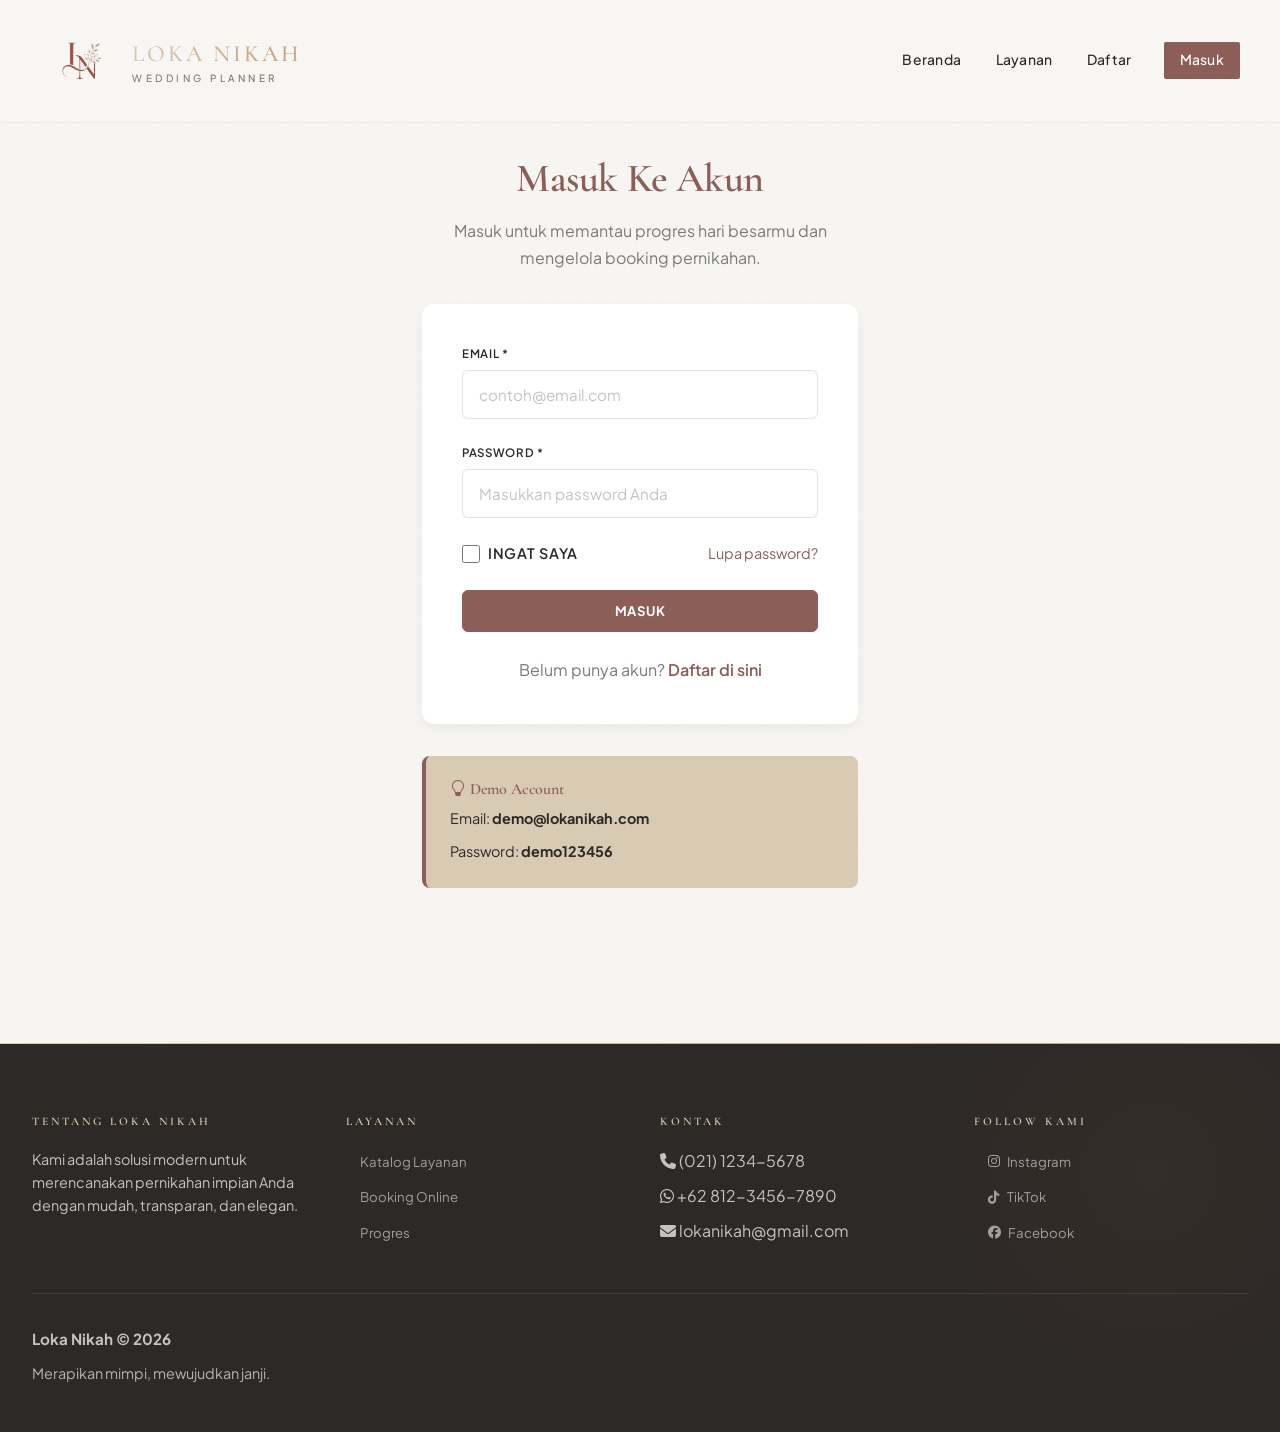
==== commit c9626646: "update v5" ====
--- a/booking.html
+++ b/booking.html
@@ -21,1007 +21,7 @@
     <link rel="stylesheet" href="https://cdn.jsdelivr.net/npm/bootstrap-icons@1.11.3/font/bootstrap-icons.css">
 
     <style>
-        /* Modal & Dropdown Styles */
-        .modal-overlay {
-            display: none;
-            position: fixed;
-            top: 0;
-            left: 0;
-            right: 0;
-            bottom: 0;
-            background: rgba(0, 0, 0, 0.5);
-            z-index: 999;
-            animation: fadeIn 0.2s ease-out;
-        }
-
-        .modal-overlay.active {
-            display: block;
-        }
-
-        @keyframes fadeIn {
-            from { opacity: 0; }
-            to { opacity: 1; }
-        }
-
-        .modal-content {
-            position: fixed;
-            bottom: 0;
-            left: 0;
-            right: 0;
-            background: #fff;
-            border-radius: 20px 20px 0 0;
-            max-width: 500px;
-            margin: 0 auto;
-            z-index: 1000;
-            animation: slideUp 0.3s ease-out;
-            max-height: 90vh;
-            overflow-y: auto;
-        }
-
-        @keyframes slideUp {
-            from { transform: translateY(100%); }
-            to { transform: translateY(0); }
-        }
-
-        .modal-header {
-            display: flex;
-            justify-content: space-between;
-            align-items: center;
-            padding: 1rem 1rem;
-            border-bottom: 1px solid #f0f0f0;
-            position: sticky;
-            top: 0;
-            background: #fff;
-        }
-
-        .modal-header h2 {
-            margin: 0;
-            font-family: 'Cormorant Garamond', serif;
-            font-size: 1.2rem;
-            color: var(--primary);
-        }
-
-        .modal-close-btn {
-            background: none;
-            border: none;
-            font-size: 1.5rem;
-            cursor: pointer;
-            color: #999;
-            padding: 0;
-            width: 32px;
-            height: 32px;
-            display: flex;
-            align-items: center;
-            justify-content: center;
-            transition: all 0.2s;
-        }
-
-        .modal-close-btn:hover {
-            color: var(--primary);
-        }
-
-        /* Calendar Modal — compact centered card */
-        #datePickerModal .modal-content {
-            position: fixed;
-            top: 50%;
-            left: 50%;
-            transform: translate(-50%, -50%);
-            bottom: auto;
-            right: auto;
-            border-radius: 16px;
-            width: calc(100% - 2rem);
-            max-width: 360px;
-            max-height: 92vh;
-            animation: popIn 0.2s ease-out;
-        }
-
-        .calendar-picker {
-            padding: 1rem 1rem 0.5rem;
-        }
-
-        .calendar-header {
-            display: flex;
-            align-items: center;
-            justify-content: space-between;
-            margin-bottom: 0.75rem;
-        }
-
-        .calendar-nav-btn {
-            background: none;
-            border: none;
-            cursor: pointer;
-            color: var(--primary);
-            font-size: 1.1rem;
-            padding: 0;
-            width: 30px;
-            height: 30px;
-            display: flex;
-            align-items: center;
-            justify-content: center;
-            transition: all 0.2s;
-        }
-
-        .calendar-nav-btn:hover {
-            background: rgba(140, 94, 88, 0.1);
-            border-radius: 50%;
-        }
-
-        .calendar-month-label {
-            font-family: 'Cormorant Garamond', serif;
-            font-size: 1.05rem;
-            color: var(--dark);
-            font-weight: 600;
-        }
-
-        .calendar-weekdays {
-            display: grid;
-            grid-template-columns: repeat(7, 1fr);
-            gap: 3px;
-            margin-bottom: 0.4rem;
-        }
-
-        .calendar-weekday {
-            text-align: center;
-            font-size: 0.68rem;
-            color: var(--text-muted);
-            font-weight: 600;
-            padding: 0.3rem 0;
-        }
-
-        .calendar-days {
-            display: grid;
-            grid-template-columns: repeat(7, 1fr);
-            gap: 3px;
-        }
-
-        .calendar-day {
-            aspect-ratio: 1;
-            display: flex;
-            align-items: center;
-            justify-content: center;
-            border-radius: 6px;
-            font-size: 0.8rem;
-            font-weight: 500;
-            cursor: pointer;
-            transition: all 0.15s;
-            background: #f5f0eb;
-            color: var(--dark);
-        }
-
-        .calendar-day.available:hover {
-            background: rgba(140, 94, 88, 0.15);
-        }
-
-        .calendar-day.selected {
-            background: var(--primary);
-            color: #fff;
-            font-weight: 700;
-            box-shadow: 0 0 0 2px rgba(140, 94, 88, 0.3);
-        }
-
-        .calendar-day.booked {
-            background: #d9534f;
-            color: #fff;
-            cursor: not-allowed;
-        }
-
-        .calendar-day.past {
-            background: #ececec;
-            color: #aaa;
-            cursor: not-allowed;
-            opacity: 0.5;
-        }
-
-        .calendar-day.empty {
-            cursor: default;
-            background: transparent;
-        }
-
-        /* Calendar confirm area */
-        .calendar-confirm-area {
-            padding: 0.5rem 1rem 1rem;
-        }
-
-        .calendar-confirm-area .modal-confirm-btn:disabled {
-            opacity: 0.4;
-            cursor: not-allowed;
-            transform: none !important;
-            box-shadow: none !important;
-        }
-
-        /* Calendar Legend */
-        .calendar-legend {
-            display: flex;
-            justify-content: center;
-            gap: 0.9rem;
-            padding: 0.5rem 1rem 0.6rem;
-            border-top: 1px solid #f0f0f0;
-            flex-wrap: wrap;
-        }
-
-        .legend-item {
-            display: flex;
-            align-items: center;
-            gap: 0.35rem;
-            font-size: 0.7rem;
-            color: var(--text-muted);
-            font-weight: 500;
-        }
-
-        .legend-dot {
-            width: 8px;
-            height: 8px;
-            border-radius: 50%;
-            flex-shrink: 0;
-        }
-
-        .legend-booked   { background: #d9534f; }
-        .legend-selected { background: var(--primary); }
-        .legend-available { background: #f5f0eb; border: 1.5px solid #ccc; }
-
-        /* Time Picker Modal — compact centered card */
-        #timePickerModal .modal-content {
-            position: fixed;
-            top: 50%;
-            left: 50%;
-            transform: translate(-50%, -50%);
-            bottom: auto;
-            right: auto;
-            border-radius: 16px;
-            width: calc(100% - 2rem);
-            max-width: 320px;
-            animation: popIn 0.2s ease-out;
-        }
-
-        @keyframes popIn {
-            from { opacity: 0; transform: translate(-50%, -48%) scale(0.96); }
-            to   { opacity: 1; transform: translate(-50%, -50%) scale(1); }
-        }
-
-        .time-picker-modal {
-            padding: 1rem 1.25rem 1.25rem;
-        }
-
-        .time-picker-columns {
-            display: flex;
-            align-items: center;
-            gap: 0;
-        }
-
-        .time-picker-col {
-            flex: 1;
-            display: flex;
-            flex-direction: column;
-            align-items: center;
-            gap: 0.4rem;
-        }
-
-        .time-picker-col-label {
-            font-size: 0.7rem;
-            font-weight: 700;
-            color: var(--text-muted);
-            text-transform: uppercase;
-            letter-spacing: 0.08em;
-        }
-
-        .time-colon {
-            font-family: 'Cormorant Garamond', serif;
-            font-size: 1.8rem;
-            font-weight: 700;
-            color: var(--primary);
-            padding: 0 0.25rem;
-            padding-top: 1.2rem;
-            align-self: center;
-        }
-
-        .scroll-picker {
-            background: #faf9f7;
-            border-radius: 10px;
-            overflow: hidden;
-            position: relative;
-            width: 100%;
-        }
-
-        .scroll-picker-container {
-            height: 150px;
-            overflow-y: scroll;
-            display: flex;
-            flex-direction: column;
-            padding: 50px 0;
-            scroll-behavior: smooth;
-            scroll-snap-type: y mandatory;
-            scrollbar-width: none;
-        }
-
-        .scroll-picker-container::-webkit-scrollbar { display: none; }
-
-        .scroll-picker-item {
-            height: 50px;
-            display: flex;
-            align-items: center;
-            justify-content: center;
-            font-size: 1.1rem;
-            font-weight: 600;
-            color: #bbb;
-            cursor: pointer;
-            scroll-snap-align: center;
-            transition: all 0.1s;
-            flex-shrink: 0;
-        }
-
-        .scroll-picker-item.active {
-            color: var(--primary);
-            font-size: 1.35rem;
-            font-weight: 700;
-        }
-
-        .scroll-picker-overlay {
-            position: absolute;
-            top: 0; left: 0; right: 0; bottom: 0;
-            pointer-events: none;
-            background: linear-gradient(180deg,
-                rgba(250,249,247,0.9) 0%,
-                transparent 25%,
-                transparent 75%,
-                rgba(250,249,247,0.9) 100%);
-            border-radius: 10px;
-        }
-
-        .scroll-picker-center {
-            position: absolute;
-            top: 50%; left: 0; right: 0;
-            height: 50px;
-            transform: translateY(-50%);
-            border-top: 1.5px solid var(--primary);
-            border-bottom: 1.5px solid var(--primary);
-            pointer-events: none;
-            background: rgba(140, 94, 88, 0.04);
-        }
-
-        .time-period-badge {
-            text-align: center;
-            margin-top: 0.9rem;
-            margin-bottom: 0.25rem;
-        }
-
-        .time-period-badge span {
-            display: inline-block;
-            background: rgba(140,94,88,0.1);
-            color: var(--primary);
-            padding: 0.3rem 1rem;
-            border-radius: 20px;
-            font-family: 'Cormorant Garamond', serif;
-            font-size: 1.15rem;
-            font-weight: 700;
-            letter-spacing: 0.04em;
-        }
-
-        /* Input Display */
-        .input-display {
-            padding: 1rem;
-            background: #faf9f7;
-            border-radius: 8px;
-            border-left: 3px solid var(--primary);
-            color: var(--dark);
-            font-size: 0.95rem;
-        }
-
-        .input-display strong {
-            color: var(--primary);
-        }
-
-        /* Confirm Button */
-        .modal-confirm-btn {
-            width: 100%;
-            padding: 0.75rem;
-            background: var(--primary);
-            color: #fff;
-            border: none;
-            border-radius: 8px;
-            font-size: 0.95rem;
-            font-weight: 600;
-            cursor: pointer;
-            margin-top: 1rem;
-            transition: all 0.2s;
-            font-family: 'Plus Jakarta Sans', sans-serif;
-        }
-
-        .modal-confirm-btn:hover {
-            background: #6b4940;
-            transform: translateY(-2px);
-            box-shadow: 0 4px 12px rgba(140, 94, 88, 0.3);
-        }
-
-        .modal-confirm-btn:active {
-            transform: translateY(0);
-        }
-
-        /* Input Field Click */
-        .input-field-clickable {
-            cursor: pointer !important;
-            background: #faf9f7 !important;
-            border: 2px solid #ddd !important;
-            transition: all 0.2s !important;
-        }
-
-        .input-field-clickable:hover {
-            border-color: var(--primary) !important;
-            box-shadow: 0 0 0 3px rgba(140, 94, 88, 0.1) !important;
-        }
-
-        .input-field-clickable:focus {
-            outline: none !important;
-            border-color: var(--primary) !important;
-            box-shadow: 0 0 0 3px rgba(140, 94, 88, 0.1) !important;
-        }
-
-        /* Info box for selected values */
-        .selected-info-box {
-            margin-top: 0.75rem;
-            padding: 0.75rem;
-            background: #faf9f7;
-            border-left: 3px solid var(--primary);
-            border-radius: 4px;
-            color: var(--dark);
-            font-size: 0.9rem;
-            display: none;
-        }
-
-        .selected-info-box.show {
-            display: block;
-        }
-
-        .selected-info-box strong {
-            color: var(--primary);
-        }
-
-        /* Venue Autocomplete */
-        .venue-search-wrapper {
-            position: relative;
-            z-index: 100;
-        }
-
-        .venue-search-wrapper input[type="text"] {
-            padding-right: 2.5rem;
-            width: 100%;
-            box-sizing: border-box;
-        }
-
-        .venue-search-icon {
-            position: absolute;
-            right: 0.85rem;
-            top: 50%;
-            transform: translateY(-50%);
-            color: var(--text-muted);
-            font-size: 1rem;
-            pointer-events: none;
-        }
-
-        .venue-search-spinner {
-            position: absolute;
-            right: 0.85rem;
-            top: 50%;
-            transform: translateY(-50%);
-            width: 16px;
-            height: 16px;
-            border: 2px solid #ddd;
-            border-top-color: var(--primary);
-            border-radius: 50%;
-            animation: spin 0.7s linear infinite;
-            display: none;
-        }
-
-        @keyframes spin { to { transform: translateY(-50%) rotate(360deg); } }
-
-        /* Prevent form sections from clipping the venue dropdown */
-        #step2 {
-            overflow: visible !important;
-        }
-        .form-group:has(#venueWrapper) {
-            overflow: visible;
-            position: relative;
-            z-index: 50;
-        }
-
-
-        .venue-dropdown {
-            position: absolute;
-            top: calc(100% + 4px);
-            left: 0;
-            right: 0;
-            background: #fff;
-            border: 1.5px solid #e0d8d3;
-            border-radius: 10px;
-            box-shadow: 0 8px 24px rgba(0,0,0,0.12);
-            z-index: 9999;
-            max-height: 240px;
-            overflow-y: auto;
-            display: none;
-        }
-
-        .venue-dropdown.open { display: block; }
-
-        .venue-option {
-            padding: 0.7rem 1rem;
-            cursor: pointer;
-            border-bottom: 1px solid #f5f0eb;
-            transition: background 0.15s;
-            display: flex;
-            align-items: flex-start;
-            gap: 0.6rem;
-        }
-
-        .venue-option:last-child { border-bottom: none; }
-        .venue-option:hover, .venue-option.focused { background: #faf5f0; }
-
-        .venue-option-icon {
-            color: var(--primary);
-            font-size: 0.95rem;
-            margin-top: 0.15rem;
-            flex-shrink: 0;
-        }
-
-        .venue-option-text { flex: 1; }
-
-        .venue-option-name {
-            font-size: 0.88rem;
-            font-weight: 600;
-            color: var(--dark);
-            margin-bottom: 0.1rem;
-        }
-
-        .venue-option-address {
-            font-size: 0.76rem;
-            color: var(--text-muted);
-            line-height: 1.3;
-        }
-
-        .venue-option-prov {
-            font-size: 0.7rem;
-            font-weight: 700;
-            color: var(--primary);
-            background: rgba(140,94,88,0.1);
-            padding: 0.1rem 0.45rem;
-            border-radius: 20px;
-            display: inline-block;
-            margin-top: 0.25rem;
-        }
-
-        /* Selected badge */
-        .venue-selected-badge {
-            display: none;
-            margin-top: 0.6rem;
-            padding: 0.65rem 0.9rem;
-            background: rgba(140,94,88,0.07);
-            border: 1.5px solid rgba(140,94,88,0.2);
-            border-radius: 8px;
-            gap: 0.6rem;
-            align-items: flex-start;
-        }
-
-        .venue-selected-badge.show {
-            display: flex;
-        }
-
-        .venue-selected-badge > i {
-            color: #2a7a3b;
-            font-size: 1rem;
-            margin-top: 0.15rem;
-            flex-shrink: 0;
-        }
-
-        .venue-badge-detail {
-            flex: 1;
-            display: flex;
-            flex-direction: column;
-            gap: 0.1rem;
-        }
-
-        .venue-badge-name {
-            font-size: 0.88rem;
-            font-weight: 700;
-            color: var(--dark);
-        }
-
-        .venue-badge-addr {
-            font-size: 0.78rem;
-            color: var(--text-muted);
-            line-height: 1.3;
-        }
-
-        .venue-badge-prov {
-            display: inline-block;
-            margin-top: 0.25rem;
-            font-size: 0.7rem;
-            font-weight: 700;
-            color: var(--primary);
-            background: rgba(140,94,88,0.12);
-            padding: 0.1rem 0.5rem;
-            border-radius: 20px;
-            width: fit-content;
-        }
-
-        .venue-clear-btn {
-            background: none;
-            border: none;
-            cursor: pointer;
-            color: #bbb;
-            font-size: 1rem;
-            padding: 0;
-            line-height: 1;
-            transition: color 0.15s;
-            flex-shrink: 0;
-        }
-
-        .venue-clear-btn:hover { color: #d9534f; }
-
-        /* Fallback province selector */
-        .venue-province-fallback {
-            display: none;
-            margin-top: 0.6rem;
-            padding: 0.65rem 0.9rem;
-            background: #fff8e6;
-            border: 1.5px solid #f0c040;
-            border-radius: 8px;
-            font-size: 0.82rem;
-            color: #7a5c00;
-            gap: 0.5rem;
-            align-items: center;
-            flex-wrap: wrap;
-        }
-
-        .venue-province-fallback.show { display: flex; }
-
-        .venue-province-fallback select {
-            margin-top: 0.4rem;
-            width: 100%;
-            padding: 0.5rem 0.75rem;
-            border: 1.5px solid #e0d8d3;
-            border-radius: 6px;
-            font-size: 0.85rem;
-            background: #fff;
-            color: var(--dark);
-            cursor: pointer;
-        }
-
-        .venue-no-result {
-            padding: 0.85rem 1rem;
-            font-size: 0.85rem;
-            color: var(--text-muted);
-            text-align: center;
-        }
-
-        .legend-booked   { background: #d9534f; }
-        .legend-selected { background: var(--primary); }
-        .legend-available { background: #f5f0eb; border: 1.5px solid #ccc; }
-
-        /* Time Picker Modal — compact centered card */
-        #timePickerModal .modal-content {
-            position: fixed;
-            top: 50%;
-            left: 50%;
-            transform: translate(-50%, -50%);
-            bottom: auto;
-            right: auto;
-            border-radius: 16px;
-            width: calc(100% - 2rem);
-            max-width: 320px;
-            animation: popIn 0.2s ease-out;
-        }
-
-        @keyframes popIn {
-            from { opacity: 0; transform: translate(-50%, -48%) scale(0.96); }
-            to   { opacity: 1; transform: translate(-50%, -50%) scale(1); }
-        }
-
-        .time-picker-modal {
-            padding: 1rem 1.25rem 1.25rem;
-        }
-
-        .time-picker-columns {
-            display: flex;
-            align-items: center;
-            gap: 0;
-        }
-
-        .time-picker-col {
-            flex: 1;
-            display: flex;
-            flex-direction: column;
-            align-items: center;
-            gap: 0.4rem;
-        }
-
-        .time-picker-col-label {
-            font-size: 0.7rem;
-            font-weight: 700;
-            color: var(--text-muted);
-            text-transform: uppercase;
-            letter-spacing: 0.08em;
-        }
-
-        .time-colon {
-            font-family: 'Cormorant Garamond', serif;
-            font-size: 1.8rem;
-            font-weight: 700;
-            color: var(--primary);
-            padding: 0 0.25rem;
-            padding-top: 1.2rem;
-            align-self: center;
-        }
-
-        .scroll-picker {
-            background: #faf9f7;
-            border-radius: 10px;
-            overflow: hidden;
-            position: relative;
-            width: 100%;
-        }
-
-        .scroll-picker-container {
-            height: 150px;
-            overflow-y: scroll;
-            display: flex;
-            flex-direction: column;
-            padding: 50px 0;
-            scroll-behavior: smooth;
-            scroll-snap-type: y mandatory;
-            scrollbar-width: none;
-        }
-
-        .scroll-picker-container::-webkit-scrollbar { display: none; }
-
-        .scroll-picker-item {
-            height: 50px;
-            display: flex;
-            align-items: center;
-            justify-content: center;
-            font-size: 1.1rem;
-            font-weight: 600;
-            color: #bbb;
-            cursor: pointer;
-            scroll-snap-align: center;
-            transition: all 0.1s;
-            flex-shrink: 0;
-        }
-
-        .scroll-picker-item.active {
-            color: var(--primary);
-            font-size: 1.35rem;
-            font-weight: 700;
-        }
-
-        .scroll-picker-overlay {
-            position: absolute;
-            top: 0; left: 0; right: 0; bottom: 0;
-            pointer-events: none;
-            background: linear-gradient(180deg,
-                rgba(250,249,247,0.9) 0%,
-                transparent 25%,
-                transparent 75%,
-                rgba(250,249,247,0.9) 100%);
-            border-radius: 10px;
-        }
-
-        .scroll-picker-center {
-            position: absolute;
-            top: 50%; left: 0; right: 0;
-            height: 50px;
-            transform: translateY(-50%);
-            border-top: 1.5px solid var(--primary);
-            border-bottom: 1.5px solid var(--primary);
-            pointer-events: none;
-            background: rgba(140, 94, 88, 0.04);
-        }
-
-        .time-period-badge {
-            text-align: center;
-            margin-top: 0.9rem;
-            margin-bottom: 0.25rem;
-        }
-
-        .time-period-badge span {
-            display: inline-block;
-            background: rgba(140,94,88,0.1);
-            color: var(--primary);
-            padding: 0.3rem 1rem;
-            border-radius: 20px;
-            font-family: 'Cormorant Garamond', serif;
-            font-size: 1.15rem;
-            font-weight: 700;
-            letter-spacing: 0.04em;
-        }
-
-        /* Input Display */
-        .input-display {
-            padding: 1rem;
-            background: #faf9f7;
-            border-radius: 8px;
-            border-left: 3px solid var(--primary);
-            color: var(--dark);
-            font-size: 0.95rem;
-        }
-
-        .input-display strong {
-            color: var(--primary);
-        }
-
-        /* Confirm Button */
-        .modal-confirm-btn {
-            width: 100%;
-            padding: 0.75rem;
-            background: var(--primary);
-            color: #fff;
-            border: none;
-            border-radius: 8px;
-            font-size: 0.95rem;
-            font-weight: 600;
-            cursor: pointer;
-            margin-top: 1rem;
-            transition: all 0.2s;
-            font-family: 'Plus Jakarta Sans', sans-serif;
-        }
-
-        .modal-confirm-btn:hover {
-            background: #6b4940;
-            transform: translateY(-2px);
-            box-shadow: 0 4px 12px rgba(140, 94, 88, 0.3);
-        }
-
-        .modal-confirm-btn:active {
-            transform: translateY(0);
-        }
-
-        /* Input Field Click */
-        .input-field-clickable {
-            cursor: pointer !important;
-            background: #faf9f7 !important;
-            border: 2px solid #ddd !important;
-            transition: all 0.2s !important;
-        }
-
-        .input-field-clickable:hover {
-            border-color: var(--primary) !important;
-            box-shadow: 0 0 0 3px rgba(140, 94, 88, 0.1) !important;
-        }
-
-        .input-field-clickable:focus {
-            outline: none !important;
-            border-color: var(--primary) !important;
-            box-shadow: 0 0 0 3px rgba(140, 94, 88, 0.1) !important;
-        }
-
-        /* Info box for selected values */
-        .selected-info-box {
-            margin-top: 0.75rem;
-            padding: 0.75rem;
-            background: #faf9f7;
-            border-left: 3px solid var(--primary);
-            border-radius: 4px;
-            color: var(--dark);
-            font-size: 0.9rem;
-            display: none;
-        }
-
-        .selected-info-box.show {
-            display: block;
-        }
-
-        .selected-info-box strong {
-            color: var(--primary);
-        }
-
-        /* Venue Autocomplete */
-        .venue-search-wrapper {
-            position: relative;
-            z-index: 100;
-        }
-
-        .venue-search-wrapper input {
-            padding-right: 2.5rem;
-        }
-
-        .venue-search-icon {
-            position: absolute;
-            right: 0.85rem;
-            top: 50%;
-            transform: translateY(-50%);
-            color: var(--text-muted);
-            font-size: 1rem;
-            pointer-events: none;
-        }
-
-        .venue-search-spinner {
-            position: absolute;
-            right: 0.85rem;
-            top: 50%;
-            transform: translateY(-50%);
-            width: 16px;
-            height: 16px;
-            border: 2px solid #ddd;
-            border-top-color: var(--primary);
-            border-radius: 50%;
-            animation: spin 0.7s linear infinite;
-            display: none;
-        }
-
-        @keyframes spin { to { transform: translateY(-50%) rotate(360deg); } }
-
-        /* Prevent form sections from clipping the venue dropdown */
-        #step2 {
-            overflow: visible !important;
-        }
-        .form-group:has(#venueWrapper) {
-            overflow: visible;
-            position: relative;
-            z-index: 50;
-        }
-
-
-        .venue-dropdown {
-            position: absolute;
-            top: calc(100% + 4px);
-            left: 0;
-            right: 0;
-            background: #fff;
-            border: 1.5px solid #e0d8d3;
-            border-radius: 10px;
-            box-shadow: 0 8px 24px rgba(0,0,0,0.12);
-            z-index: 9999;
-            max-height: 220px;
-            overflow-y: auto;
-            display: none;
-        }
-
-        .venue-dropdown.open { display: block; }
-
-        .venue-option {
-            padding: 0.7rem 1rem;
-            cursor: pointer;
-            border-bottom: 1px solid #f5f0eb;
-            transition: background 0.15s;
-        }
-
-        .venue-option:last-child { border-bottom: none; }
-
-        .venue-option:hover, .venue-option.focused {
-            background: #faf5f0;
-        }
-
-        .venue-option-name {
-            font-size: 0.9rem;
-            font-weight: 600;
-            color: var(--dark);
-            margin-bottom: 0.15rem;
-        }
-
-        .venue-option-address {
-            font-size: 0.78rem;
-            color: var(--text-muted);
-            line-height: 1.3;
-        }
-
-        .venue-selected-badge {
-            display: none;
-            margin-top: 0.5rem;
-            padding: 0.5rem 0.85rem;
-            background: rgba(140,94,88,0.07);
-            border-left: 3px solid var(--primary);
-            border-radius: 4px;
-            font-size: 0.82rem;
-            color: var(--dark);
-        }
-
-        .venue-selected-badge.show { display: flex; gap: 0.5rem; align-items: flex-start; }
-
-        .venue-selected-badge i { color: var(--primary); margin-top: 0.1rem; flex-shrink: 0; }
-
-        .venue-no-result {
-            padding: 0.85rem 1rem;
-            font-size: 0.85rem;
-            color: var(--text-muted);
-            text-align: center;
-        }
+        /* Modal styles are now in style.css - REMOVED INLINE STYLES */
     </style>
 </head>
 <body>
--- a/css/style.css
+++ b/css/style.css
@@ -1659,4 +1659,677 @@
     header, footer, nav { display: none; }
     body { background: var(--light); }
     .container { max-width: 100%; }
+}
+
+/* ==================== MODAL & PICKER STYLES (from booking.html) ==================== */
+
+/* Modal Overlay */
+.modal-overlay {
+    display: none;
+    position: fixed;
+    top: 0; left: 0; right: 0; bottom: 0;
+    background: rgba(0, 0, 0, 0.5);
+    z-index: 999;
+    animation: fadeIn 0.2s ease-out;
+}
+
+.modal-overlay.active { display: block; }
+
+@keyframes fadeIn {
+    from { opacity: 0; }
+    to { opacity: 1; }
+}
+
+/* Modal Content */
+.modal-content {
+    position: fixed;
+    bottom: 0; left: 0; right: 0;
+    background: #fff;
+    border-radius: 20px 20px 0 0;
+    max-width: 500px;
+    margin: 0 auto;
+    z-index: 1000;
+    animation: slideUp 0.3s ease-out;
+    max-height: 90vh;
+    overflow-y: auto;
+}
+
+@keyframes slideUp {
+    from { transform: translateY(100%); }
+    to { transform: translateY(0); }
+}
+
+.modal-header {
+    display: flex;
+    justify-content: space-between;
+    align-items: center;
+    padding: 1rem;
+    border-bottom: 1px solid #f0f0f0;
+    position: sticky;
+    top: 0;
+    background: #fff;
+}
+
+.modal-header h2 {
+    margin: 0;
+    font-family: 'Cormorant Garamond', serif;
+    font-size: 1.2rem;
+    color: var(--primary);
+}
+
+.modal-close-btn {
+    background: none;
+    border: none;
+    font-size: 1.5rem;
+    cursor: pointer;
+    color: #999;
+    padding: 0;
+    width: 32px; height: 32px;
+    display: flex;
+    align-items: center; justify-content: center;
+    transition: all 0.2s;
+}
+
+.modal-close-btn:hover { color: var(--primary); }
+
+/* Calendar Modal */
+#datePickerModal .modal-content {
+    position: fixed;
+    top: 50%; left: 50%;
+    transform: translate(-50%, -50%);
+    bottom: auto; right: auto;
+    border-radius: 16px;
+    width: calc(100% - 2rem);
+    max-width: 360px;
+    max-height: 92vh;
+    animation: popIn 0.2s ease-out;
+}
+
+@keyframes popIn {
+    from { opacity: 0; transform: translate(-50%, -48%) scale(0.96); }
+    to { opacity: 1; transform: translate(-50%, -50%) scale(1); }
+}
+
+.calendar-picker { padding: 1rem 1rem 0.5rem; }
+
+.calendar-header {
+    display: flex;
+    align-items: center; justify-content: space-between;
+    margin-bottom: 0.75rem;
+}
+
+.calendar-nav-btn {
+    background: none;
+    border: none;
+    cursor: pointer;
+    color: var(--primary);
+    font-size: 1.1rem;
+    padding: 0;
+    width: 30px; height: 30px;
+    display: flex;
+    align-items: center; justify-content: center;
+    transition: all 0.2s;
+}
+
+.calendar-nav-btn:hover {
+    background: rgba(140, 94, 88, 0.1);
+    border-radius: 50%;
+}
+
+.calendar-month-label {
+    font-family: 'Cormorant Garamond', serif;
+    font-size: 1.05rem;
+    color: var(--dark);
+    font-weight: 600;
+}
+
+.calendar-weekdays {
+    display: grid;
+    grid-template-columns: repeat(7, 1fr);
+    gap: 3px;
+    margin-bottom: 0.4rem;
+}
+
+.calendar-weekday {
+    text-align: center;
+    font-size: 0.68rem;
+    color: var(--text-muted);
+    font-weight: 600;
+    padding: 0.3rem 0;
+}
+
+.calendar-days {
+    display: grid;
+    grid-template-columns: repeat(7, 1fr);
+    gap: 3px;
+}
+
+.calendar-day {
+    aspect-ratio: 1;
+    display: flex;
+    align-items: center; justify-content: center;
+    border-radius: 6px;
+    font-size: 0.8rem;
+    font-weight: 500;
+    cursor: pointer;
+    transition: all 0.15s;
+    background: #f5f0eb;
+    color: var(--dark);
+}
+
+.calendar-day.available:hover { background: rgba(140, 94, 88, 0.15); }
+
+.calendar-day.selected {
+    background: var(--primary);
+    color: #fff;
+    font-weight: 700;
+    box-shadow: 0 0 0 2px rgba(140, 94, 88, 0.3);
+}
+
+.calendar-day.booked {
+    background: #d9534f;
+    color: #fff;
+    cursor: not-allowed;
+}
+
+.calendar-day.past {
+    background: #ececec;
+    color: #aaa;
+    cursor: not-allowed;
+    opacity: 0.5;
+}
+
+.calendar-day.empty {
+    cursor: default;
+    background: transparent;
+}
+
+.calendar-confirm-area { padding: 0.5rem 1rem 1rem; }
+
+.calendar-confirm-area .modal-confirm-btn:disabled {
+    opacity: 0.4;
+    cursor: not-allowed;
+    transform: none !important;
+    box-shadow: none !important;
+}
+
+.calendar-legend {
+    display: flex;
+    justify-content: center;
+    gap: 0.9rem;
+    padding: 0.5rem 1rem 0.6rem;
+    border-top: 1px solid #f0f0f0;
+    flex-wrap: wrap;
+}
+
+.legend-item {
+    display: flex;
+    align-items: center; gap: 0.35rem;
+    font-size: 0.7rem;
+    color: var(--text-muted);
+    font-weight: 500;
+}
+
+.legend-dot {
+    width: 8px; height: 8px;
+    border-radius: 50%;
+    flex-shrink: 0;
+}
+
+.legend-booked { background: #d9534f; }
+.legend-selected { background: var(--primary); }
+.legend-available { background: #f5f0eb; border: 1.5px solid #ccc; }
+
+/* Time Picker Modal */
+#timePickerModal .modal-content {
+    position: fixed;
+    top: 50%; left: 50%;
+    transform: translate(-50%, -50%);
+    bottom: auto; right: auto;
+    border-radius: 16px;
+    width: calc(100% - 2rem);
+    max-width: 320px;
+    animation: popIn 0.2s ease-out;
+}
+
+.time-picker-modal { padding: 1rem 1.25rem 1.25rem; }
+
+.time-picker-columns {
+    display: flex;
+    align-items: center; gap: 0;
+}
+
+.time-picker-col {
+    flex: 1;
+    display: flex;
+    flex-direction: column;
+    align-items: center; gap: 0.4rem;
+}
+
+.time-picker-col-label {
+    font-size: 0.7rem;
+    font-weight: 700;
+    color: var(--text-muted);
+    text-transform: uppercase;
+    letter-spacing: 0.08em;
+}
+
+.time-colon {
+    font-family: 'Cormorant Garamond', serif;
+    font-size: 1.8rem;
+    font-weight: 700;
+    color: var(--primary);
+    padding: 0 0.25rem;
+    padding-top: 1.2rem;
+    align-self: center;
+}
+
+.scroll-picker {
+    background: #faf9f7;
+    border-radius: 10px;
+    overflow: hidden;
+    position: relative;
+    width: 100%;
+}
+
+.scroll-picker-container {
+    height: 150px;
+    overflow-y: scroll;
+    display: flex;
+    flex-direction: column;
+    padding: 50px 0;
+    scroll-behavior: smooth;
+    scroll-snap-type: y mandatory;
+    scrollbar-width: none;
+}
+
+.scroll-picker-container::-webkit-scrollbar { display: none; }
+
+.scroll-picker-item {
+    height: 50px;
+    display: flex;
+    align-items: center; justify-content: center;
+    font-size: 1.1rem;
+    font-weight: 600;
+    color: #bbb;
+    cursor: pointer;
+    scroll-snap-align: center;
+    transition: all 0.1s;
+    flex-shrink: 0;
+}
+
+.scroll-picker-item.active {
+    color: var(--primary);
+    font-size: 1.35rem;
+    font-weight: 700;
+}
+
+.scroll-picker-overlay {
+    position: absolute;
+    top: 0; left: 0; right: 0; bottom: 0;
+    pointer-events: none;
+    background: linear-gradient(180deg,
+        rgba(250,249,247,0.9) 0%,
+        transparent 25%,
+        transparent 75%,
+        rgba(250,249,247,0.9) 100%);
+    border-radius: 10px;
+}
+
+.scroll-picker-center {
+    position: absolute;
+    top: 50%; left: 0; right: 0;
+    height: 50px;
+    transform: translateY(-50%);
+    border-top: 1.5px solid var(--primary);
+    border-bottom: 1.5px solid var(--primary);
+    pointer-events: none;
+    background: rgba(140, 94, 88, 0.04);
+}
+
+.time-period-badge {
+    text-align: center;
+    margin-top: 0.9rem;
+    margin-bottom: 0.25rem;
+}
+
+.time-period-badge span {
+    display: inline-block;
+    background: rgba(140,94,88,0.1);
+    color: var(--primary);
+    padding: 0.3rem 1rem;
+    border-radius: 20px;
+    font-family: 'Cormorant Garamond', serif;
+    font-size: 1.15rem;
+    font-weight: 700;
+    letter-spacing: 0.04em;
+}
+
+.input-display {
+    padding: 1rem;
+    background: #faf9f7;
+    border-radius: 8px;
+    border-left: 3px solid var(--primary);
+    color: var(--dark);
+    font-size: 0.95rem;
+}
+
+.input-display strong { color: var(--primary); }
+
+.modal-confirm-btn {
+    width: 100%;
+    padding: 0.75rem;
+    background: var(--primary);
+    color: #fff;
+    border: none;
+    border-radius: 8px;
+    font-size: 0.95rem;
+    font-weight: 600;
+    cursor: pointer;
+    margin-top: 1rem;
+    transition: all 0.2s;
+    font-family: 'Plus Jakarta Sans', sans-serif;
+}
+
+.modal-confirm-btn:hover {
+    background: #6b4940;
+    transform: translateY(-2px);
+    box-shadow: 0 4px 12px rgba(140, 94, 88, 0.3);
+}
+
+.modal-confirm-btn:active { transform: translateY(0); }
+
+.input-field-clickable {
+    cursor: pointer !important;
+    background: #faf9f7 !important;
+    border: 2px solid #ddd !important;
+    transition: all 0.2s !important;
+}
+
+.input-field-clickable:hover {
+    border-color: var(--primary) !important;
+    box-shadow: 0 0 0 3px rgba(140, 94, 88, 0.1) !important;
+}
+
+.input-field-clickable:focus {
+    outline: none !important;
+    border-color: var(--primary) !important;
+    box-shadow: 0 0 0 3px rgba(140, 94, 88, 0.1) !important;
+}
+
+.selected-info-box {
+    margin-top: 0.75rem;
+    padding: 0.75rem;
+    background: #faf9f7;
+    border-left: 3px solid var(--primary);
+    border-radius: 4px;
+    color: var(--dark);
+    font-size: 0.9rem;
+    display: none;
+}
+
+.selected-info-box.show { display: block; }
+.selected-info-box strong { color: var(--primary); }
+
+/* Venue Autocomplete */
+.venue-search-wrapper {
+    position: relative;
+    z-index: 100;
+}
+
+.venue-search-wrapper input {
+    padding-right: 2.5rem;
+    width: 100%;
+    box-sizing: border-box;
+}
+
+.venue-search-icon {
+    position: absolute;
+    right: 0.85rem;
+    top: 50%;
+    transform: translateY(-50%);
+    color: var(--text-muted);
+    font-size: 1rem;
+    pointer-events: none;
+}
+
+.venue-search-spinner {
+    position: absolute;
+    right: 0.85rem;
+    top: 50%;
+    transform: translateY(-50%);
+    width: 16px; height: 16px;
+    border: 2px solid #ddd;
+    border-top-color: var(--primary);
+    border-radius: 50%;
+    animation: spin 0.7s linear infinite;
+    display: none;
+}
+
+@keyframes spin { to { transform: translateY(-50%) rotate(360deg); } }
+
+#step2 { overflow: visible !important; }
+.form-group:has(#venueWrapper) {
+    overflow: visible;
+    position: relative;
+    z-index: 50;
+}
+
+.venue-dropdown {
+    position: absolute;
+    top: calc(100% + 4px);
+    left: 0; right: 0;
+    background: #fff;
+    border: 1.5px solid #e0d8d3;
+    border-radius: 10px;
+    box-shadow: 0 8px 24px rgba(0,0,0,0.12);
+    z-index: 9999;
+    max-height: 240px;
+    overflow-y: auto;
+    display: none;
+}
+
+.venue-dropdown.open { display: block; }
+
+.venue-option {
+    padding: 0.7rem 1rem;
+    cursor: pointer;
+    border-bottom: 1px solid #f5f0eb;
+    transition: background 0.15s;
+    display: flex;
+    align-items: flex-start;
+    gap: 0.6rem;
+}
+
+.venue-option:last-child { border-bottom: none; }
+.venue-option:hover, .venue-option.focused { background: #faf5f0; }
+
+.venue-option-icon {
+    color: var(--primary);
+    font-size: 0.95rem;
+    margin-top: 0.15rem;
+    flex-shrink: 0;
+}
+
+.venue-option-text { flex: 1; }
+
+.venue-option-name {
+    font-size: 0.88rem;
+    font-weight: 600;
+    color: var(--dark);
+    margin-bottom: 0.1rem;
+}
+
+.venue-option-address {
+    font-size: 0.76rem;
+    color: var(--text-muted);
+    line-height: 1.3;
+}
+
+.venue-option-prov {
+    font-size: 0.7rem;
+    font-weight: 700;
+    color: var(--primary);
+    background: rgba(140,94,88,0.1);
+    padding: 0.1rem 0.45rem;
+    border-radius: 20px;
+    display: inline-block;
+    margin-top: 0.25rem;
+}
+
+.venue-selected-badge {
+    display: none;
+    margin-top: 0.6rem;
+    padding: 0.65rem 0.9rem;
+    background: rgba(140,94,88,0.07);
+    border: 1.5px solid rgba(140,94,88,0.2);
+    border-radius: 8px;
+    gap: 0.6rem;
+    align-items: flex-start;
+}
+
+.venue-selected-badge.show { display: flex; }
+
+.venue-selected-badge > i {
+    color: #2a7a3b;
+    font-size: 1rem;
+    margin-top: 0.15rem;
+    flex-shrink: 0;
+}
+
+.venue-badge-detail {
+    flex: 1;
+    display: flex;
+    flex-direction: column;
+    gap: 0.1rem;
+}
+
+.venue-badge-name {
+    font-size: 0.88rem;
+    font-weight: 700;
+    color: var(--dark);
+}
+
+.venue-badge-addr {
+    font-size: 0.78rem;
+    color: var(--text-muted);
+    line-height: 1.3;
+}
+
+.venue-badge-prov {
+    display: inline-block;
+    margin-top: 0.25rem;
+    font-size: 0.7rem;
+    font-weight: 700;
+    color: var(--primary);
+    background: rgba(140,94,88,0.12);
+    padding: 0.1rem 0.5rem;
+    border-radius: 20px;
+    width: fit-content;
+}
+
+.venue-clear-btn {
+    background: none;
+    border: none;
+    cursor: pointer;
+    color: #bbb;
+    font-size: 1rem;
+    padding: 0;
+    line-height: 1;
+    transition: color 0.15s;
+    flex-shrink: 0;
+}
+
+.venue-clear-btn:hover { color: #d9534f; }
+
+.venue-province-fallback {
+    display: none;
+    margin-top: 0.6rem;
+    padding: 0.65rem 0.9rem;
+    background: #fff8e6;
+    border: 1.5px solid #f0c040;
+    border-radius: 8px;
+    font-size: 0.82rem;
+    color: #7a5c00;
+    gap: 0.5rem;
+    align-items: center;
+    flex-wrap: wrap;
+}
+
+.venue-province-fallback.show { display: flex; }
+
+.venue-province-fallback select {
+    margin-top: 0.4rem;
+    width: 100%;
+    padding: 0.5rem 0.75rem;
+    border: 1.5px solid #e0d8d3;
+    border-radius: 6px;
+    font-size: 0.85rem;
+    background: #fff;
+    color: var(--dark);
+    cursor: pointer;
+}
+
+.venue-no-result {
+    padding: 0.85rem 1rem;
+    font-size: 0.85rem;
+    color: var(--text-muted);
+    text-align: center;
+}
+
+/* ==================== UTILITY CLASSES FOR REPEATED INLINE STYLES ==================== */
+
+/* Page Title Styles */
+.page-title {
+    font-family: 'Cormorant Garamond', serif;
+    font-size: 2.5rem;
+    color: var(--primary);
+    margin-bottom: 1rem;
+    text-align: center;
+}
+
+.page-subtitle {
+    text-align: center;
+    color: var(--text-muted);
+    margin-bottom: 2rem;
+}
+
+/* Form Container */
+.form-container {
+    background: var(--light);
+    padding: 2.5rem;
+    border-radius: 12px;
+    box-shadow: 0 4px 12px rgba(0,0,0,0.06);
+    margin-bottom: 2rem;
+}
+
+/* Info Box */
+.info-box {
+    background: var(--secondary);
+    padding: 1.5rem;
+    border-radius: 8px;
+    border-left: 4px solid var(--primary);
+}
+
+.info-box h4 {
+    color: var(--primary);
+    margin-bottom: 0.5rem;
+}
+
+.info-box p {
+    color: var(--dark);
+    font-size: 0.9rem;
+    margin-bottom: 0.5rem;
+}
+
+.info-box p:last-child { margin-bottom: 0; }
+
+/* Flex utility for navbar */
+.flex-gap-1rem {
+    display: flex;
+    gap: 1rem;
+}
+
+.flex-gap-1rem:not(.show) {
+    display: none;
 }
